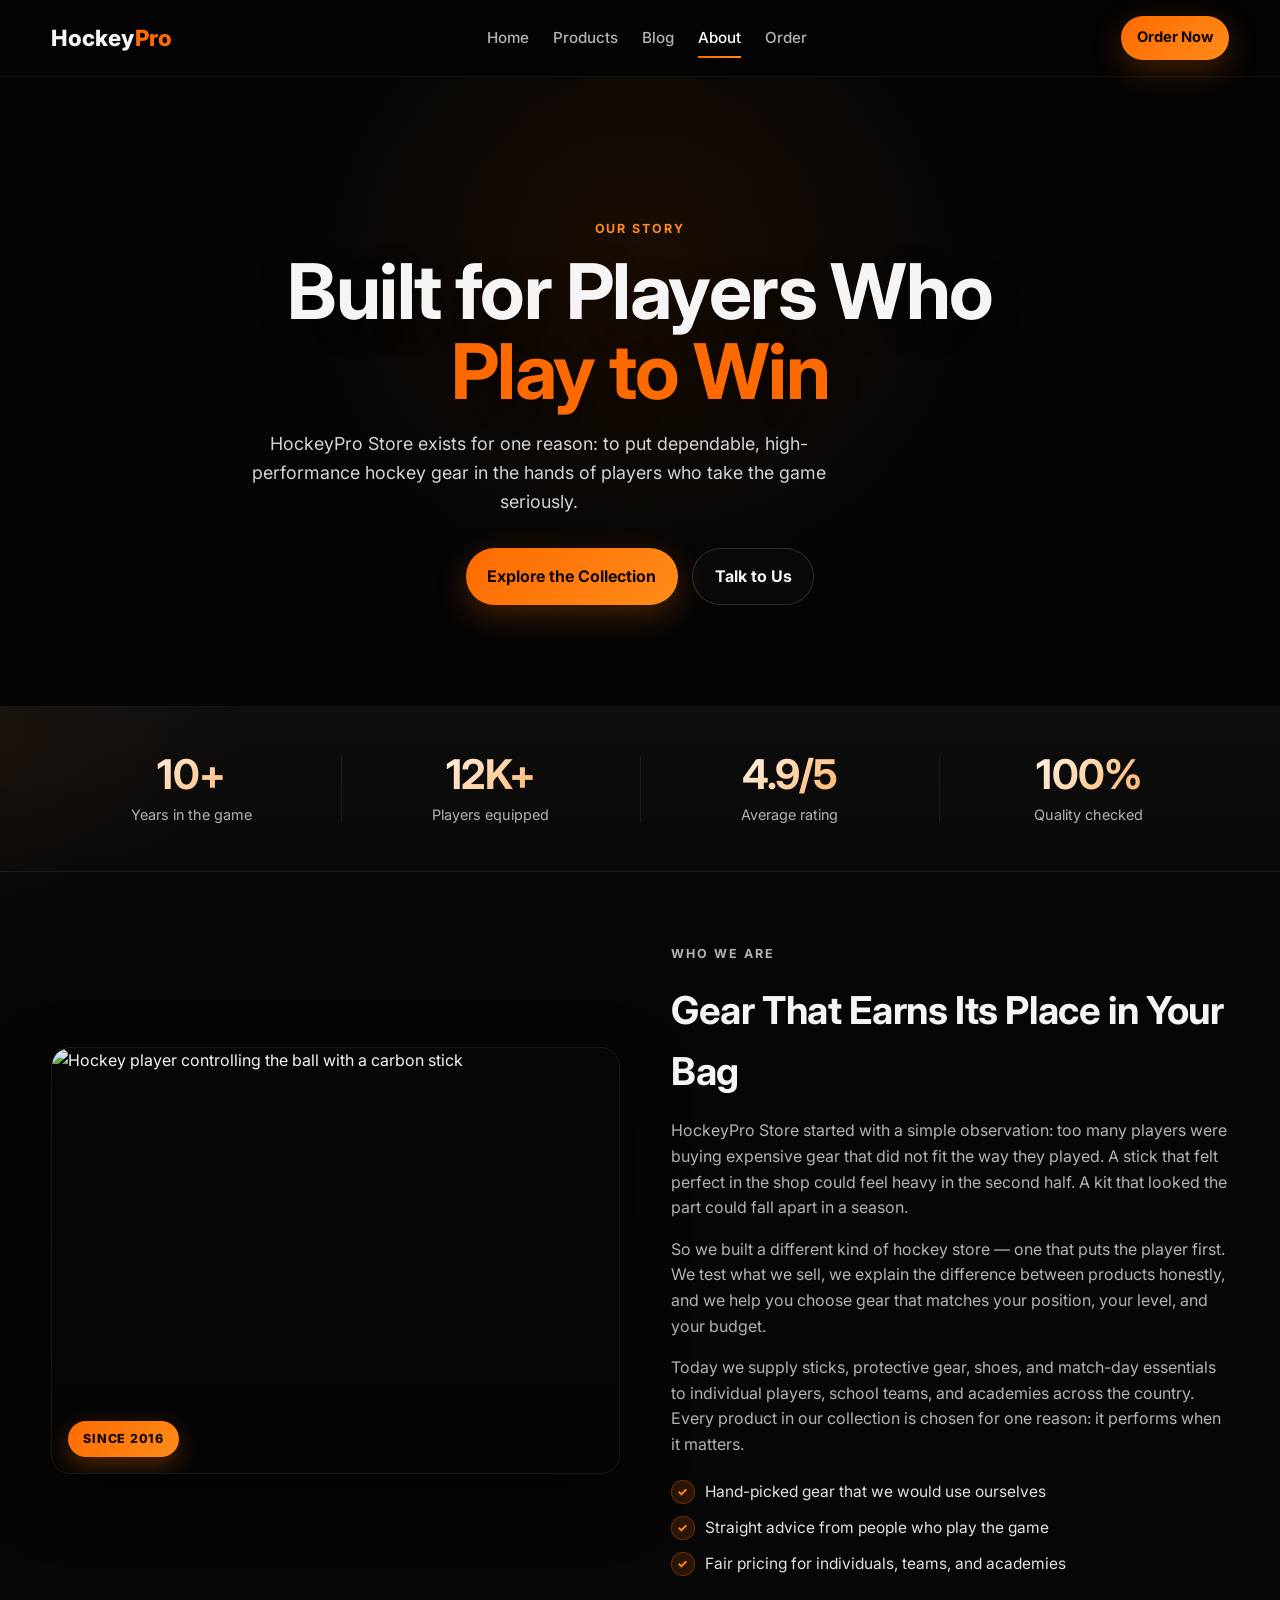
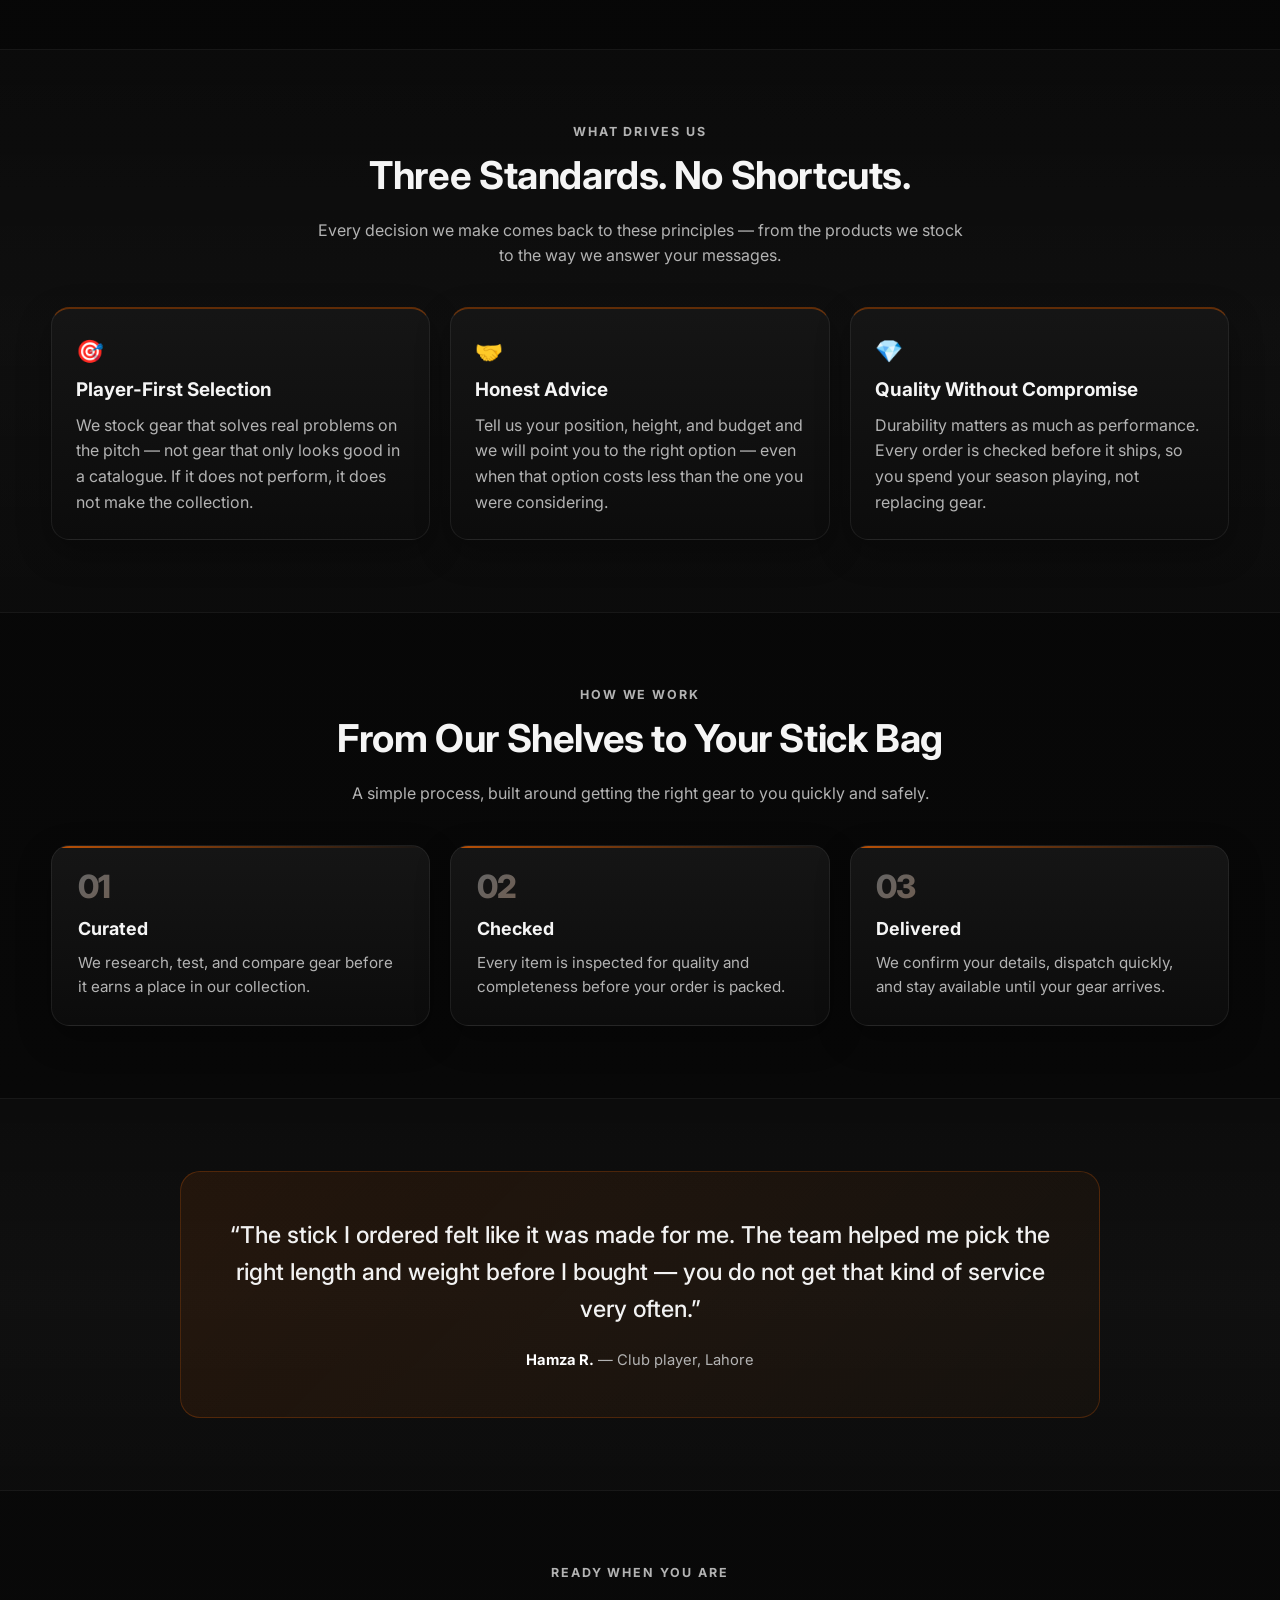
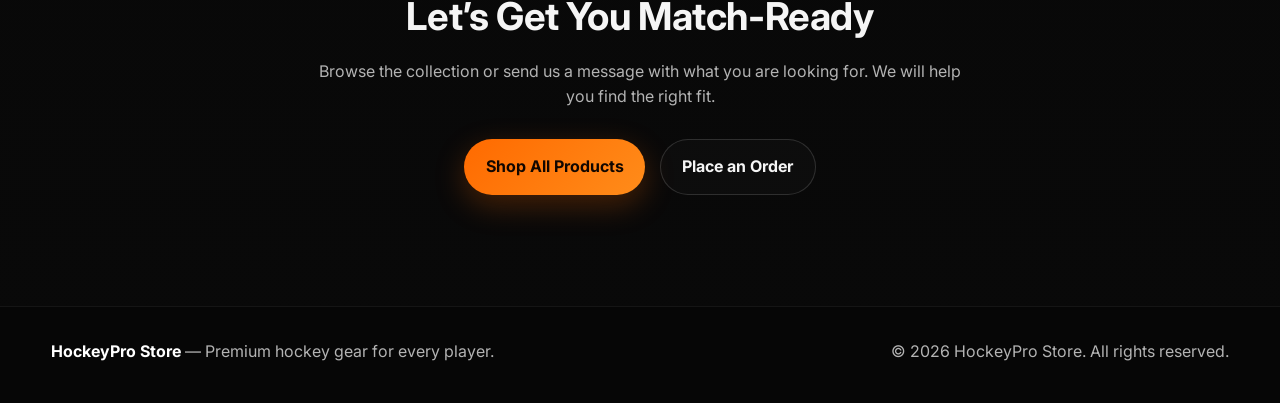
==== about.html @ 4ad11e12 "Add About Us page and unify site navigation" ====
<!DOCTYPE html>
<html lang="en">
<head>
  <meta charset="UTF-8" />
  <meta name="viewport" content="width=device-width, initial-scale=1.0" />
  <title>About Us | HockeyPro Store</title>
  <meta name="description" content="Learn about HockeyPro Store — our story, our standards, and why players, teams, and academies trust us for premium hockey gear." />
  <link rel="canonical" href="https://app-seven-orpin-24.vercel.app/about" />
  <link rel="preconnect" href="https://fonts.googleapis.com">
  <link rel="preconnect" href="https://fonts.gstatic.com" crossorigin>
  <link href="https://fonts.googleapis.com/css2?family=Inter:wght@400;500;600;700;800&display=swap" rel="stylesheet">
  <link rel="stylesheet" href="styles.css" />
</head>
<body class="about-page">
  <header class="site-header">
    <div class="container nav">
      <a class="brand" href="index.html">Hockey<span>Pro</span></a>
      <nav class="nav-links">
        <a href="index.html">Home</a>
        <a href="products.html">Products</a>
        <a href="blog.html">Blog</a>
        <a href="about.html" class="active">About</a>
        <a href="index.html#order">Order</a>
      </nav>
      <a class="btn btn-sm" href="index.html#order">Order Now</a>
    </div>
  </header>

  <main>
    <section class="about-hero">
      <div class="hero-overlay"></div>
      <div class="container about-hero-inner">
        <p class="eyebrow">Our Story</p>
        <h1>Built for Players Who <span class="accent">Play to Win</span></h1>
        <p class="lead">HockeyPro Store exists for one reason: to put dependable, high-performance hockey gear in the hands of players who take the game seriously.</p>
        <div class="hero-actions">
          <a class="btn" href="products.html">Explore the Collection</a>
          <a class="btn btn-outline" href="index.html#order">Talk to Us</a>
        </div>
      </div>
    </section>

    <section class="stats-band">
      <div class="container stats-grid">
        <div class="stat">
          <strong>10+</strong>
          <span>Years in the game</span>
        </div>
        <div class="stat">
          <strong>12K+</strong>
          <span>Players equipped</span>
        </div>
        <div class="stat">
          <strong>4.9/5</strong>
          <span>Average rating</span>
        </div>
        <div class="stat">
          <strong>100%</strong>
          <span>Quality checked</span>
        </div>
      </div>
    </section>

    <section class="section">
      <div class="container story-grid">
        <div class="story-media">
          <img src="https://images.unsplash.com/photo-1517649763962-0c623066013b?auto=format&fit=crop&w=1200&q=80" alt="Hockey player controlling the ball with a carbon stick" loading="lazy" />
          <span class="story-badge">Since 2016</span>
        </div>
        <div class="story-copy">
          <p class="eyebrow">Who We Are</p>
          <h2>Gear That Earns Its Place in Your Bag</h2>
          <p>HockeyPro Store started with a simple observation: too many players were buying expensive gear that did not fit the way they played. A stick that felt perfect in the shop could feel heavy in the second half. A kit that looked the part could fall apart in a season.</p>
          <p>So we built a different kind of hockey store — one that puts the player first. We test what we sell, we explain the difference between products honestly, and we help you choose gear that matches your position, your level, and your budget.</p>
          <p>Today we supply sticks, protective gear, shoes, and match-day essentials to individual players, school teams, and academies across the country. Every product in our collection is chosen for one reason: it performs when it matters.</p>
          <ul class="story-list">
            <li>Hand-picked gear that we would use ourselves</li>
            <li>Straight advice from people who play the game</li>
            <li>Fair pricing for individuals, teams, and academies</li>
          </ul>
        </div>
      </div>
    </section>

    <section class="section section-alt">
      <div class="container">
        <div class="section-head">
          <p class="eyebrow">What Drives Us</p>
          <h2>Three Standards. No Shortcuts.</h2>
          <p>Every decision we make comes back to these principles — from the products we stock to the way we answer your messages.</p>
        </div>
        <div class="features-grid">
          <div class="feature">
            <div class="feature-icon">🎯</div>
            <h3>Player-First Selection</h3>
            <p>We stock gear that solves real problems on the pitch — not gear that only looks good in a catalogue. If it does not perform, it does not make the collection.</p>
          </div>
          <div class="feature">
            <div class="feature-icon">🤝</div>
            <h3>Honest Advice</h3>
            <p>Tell us your position, height, and budget and we will point you to the right option — even when that option costs less than the one you were considering.</p>
          </div>
          <div class="feature">
            <div class="feature-icon">💎</div>
            <h3>Quality Without Compromise</h3>
            <p>Durability matters as much as performance. Every order is checked before it ships, so you spend your season playing, not replacing gear.</p>
          </div>
        </div>
      </div>
    </section>

    <section class="section">
      <div class="container">
        <div class="section-head">
          <p class="eyebrow">How We Work</p>
          <h2>From Our Shelves to Your Stick Bag</h2>
          <p>A simple process, built around getting the right gear to you quickly and safely.</p>
        </div>
        <div class="steps-grid">
          <div class="step-card">
            <span class="step-num">01</span>
            <h3>Curated</h3>
            <p>We research, test, and compare gear before it earns a place in our collection.</p>
          </div>
          <div class="step-card">
            <span class="step-num">02</span>
            <h3>Checked</h3>
            <p>Every item is inspected for quality and completeness before your order is packed.</p>
          </div>
          <div class="step-card">
            <span class="step-num">03</span>
            <h3>Delivered</h3>
            <p>We confirm your details, dispatch quickly, and stay available until your gear arrives.</p>
          </div>
        </div>
      </div>
    </section>

    <section class="section section-alt">
      <div class="container">
        <blockquote class="about-quote">
          <p>“The stick I ordered felt like it was made for me. The team helped me pick the right length and weight before I bought — you do not get that kind of service very often.”</p>
          <footer><strong>Hamza R.</strong> — Club player, Lahore</footer>
        </blockquote>
      </div>
    </section>

    <section class="section about-cta">
      <div class="container section-head">
        <p class="eyebrow">Ready When You Are</p>
        <h2>Let’s Get You Match-Ready</h2>
        <p>Browse the collection or send us a message with what you are looking for. We will help you find the right fit.</p>
        <div class="hero-actions">
          <a class="btn" href="products.html">Shop All Products</a>
          <a class="btn btn-outline" href="index.html#order">Place an Order</a>
        </div>
      </div>
    </section>
  </main>

  <footer class="site-footer">
    <div class="container footer-inner">
      <p><strong>HockeyPro Store</strong> — Premium hockey gear for every player.</p>
      <p>© 2026 HockeyPro Store. All rights reserved.</p>
    </div>
  </footer>

  <script src="config.js"></script>
  <script src="script.js"></script>
</body>
</html>
---- styles.css ----
:root {
  --bg: #050505;
  --bg-soft: #0b0b0b;
  --surface: #111111;
  --surface-2: #171717;
  --text: #f5f5f5;
  --muted: #b3b3b3;
  --accent: #ff6a00;
  --accent-2: #ff8c1a;
  --accent-dark: #e25800;
  --border: rgba(255, 255, 255, 0.08);
  --border-accent: rgba(255, 106, 0, 0.35);
  --shadow: 0 24px 60px rgba(0, 0, 0, 0.55);
  --glow: 0 0 0 1px rgba(255,106,0,0.12), 0 20px 50px rgba(255,106,0,0.12);
}

* { box-sizing: border-box; }
html { scroll-behavior: smooth; }
body {
  margin: 0;
  font-family: "Inter", system-ui, -apple-system, Segoe UI, Roboto, sans-serif;
  color: var(--text);
  background:
    radial-gradient(900px 500px at 85% -10%, rgba(255,106,0,0.18), transparent 60%),
    radial-gradient(700px 400px at -10% 20%, rgba(255,106,0,0.08), transparent 55%),
    linear-gradient(180deg, #050505 0%, #090909 100%);
  line-height: 1.6;
  min-height: 100vh;
}

a { color: inherit; text-decoration: none; }
.container { width: min(1180px, 92%); margin: 0 auto; }

.site-header {
  position: sticky;
  top: 0;
  z-index: 30;
  backdrop-filter: blur(14px);
  background: rgba(5, 5, 5, 0.72);
  border-bottom: 1px solid rgba(255,255,255,0.06);
}
.nav {
  display: flex;
  align-items: center;
  justify-content: space-between;
  gap: 1rem;
  padding: 1rem 0;
}
.brand { font-size: 1.4rem; font-weight: 800; letter-spacing: 0.4px; }
.brand span { color: var(--accent); }
.nav-links { display: flex; gap: 1.5rem; color: var(--muted); font-weight: 500; font-size: 0.95rem; }
.nav-links a { position: relative; padding: 0.2rem 0; transition: color 0.2s ease; }
.nav-links a:hover { color: #fff; }
.nav-links a::after {
  content: "";
  position: absolute;
  left: 0; bottom: -4px;
  width: 100%; height: 2px;
  background: linear-gradient(90deg, var(--accent), var(--accent-2));
  transform: scaleX(0);
  transform-origin: left;
  transition: transform 0.2s ease;
}
.nav-links a.active { color: #fff; }
.nav-links a.active::after { transform: scaleX(1); }

.page-hero {
  padding: 7rem 0 4.5rem;
  position: relative;
  overflow: hidden;
  min-height: 52vh;
  display: flex;
  align-items: center;
  background: url("https://images.unsplash.com/photo-1515703407324-5f753afd8be8?auto=format&fit=crop&w=1920&q=80") center/cover no-repeat;
  border-bottom: 1px solid rgba(255,255,255,0.05);
}
.page-hero .hero-simple { max-width: 820px; position: relative; z-index: 2; }

.btn {
  display: inline-flex;
  align-items: center;
  justify-content: center;
  padding: 0.9rem 1.35rem;
  border-radius: 999px;
  background: linear-gradient(135deg, var(--accent), var(--accent-2));
  color: #120700;
  font-weight: 700;
  border: none;
  cursor: pointer;
  transition: transform 0.18s ease, box-shadow 0.18s ease, filter 0.18s ease;
  box-shadow: 0 10px 30px rgba(255,106,0,0.25);
}
.btn:hover { transform: translateY(-2px); filter: brightness(1.05); box-shadow: 0 14px 34px rgba(255,106,0,0.32); }
.btn-outline {
  background: rgba(255,255,255,0.02);
  color: var(--text);
  border: 1px solid rgba(255,255,255,0.14);
  box-shadow: none;
}
.btn-outline:hover { background: rgba(255,255,255,0.06); border-color: rgba(255,106,0,0.4); box-shadow: none; }
.btn-sm { padding: 0.65rem 1rem; font-size: 0.92rem; }
.btn-block { width: 100%; }

.hero {
  padding: 8rem 0 6rem;
  position: relative;
  overflow: hidden;
  min-height: 82vh;
  display: flex;
  align-items: center;
  background: url("https://images.unsplash.com/photo-1515703407324-5f753afd8be8?auto=format&fit=crop&w=1920&q=80") center/cover no-repeat;
}
.hero-overlay {
  position: absolute;
  inset: 0;
  z-index: 1;
  background:
    linear-gradient(180deg, rgba(5,5,5,0.35) 0%, rgba(5,5,5,0.6) 50%, rgba(5,5,5,0.92) 100%),
    radial-gradient(circle at 50% 35%, rgba(255,106,0,0.18), transparent 45%);
}
.hero-simple {
  position: relative;
  z-index: 2;
  max-width: 780px;
  margin: 0 auto;
  text-align: center;
  display: flex;
  flex-direction: column;
  align-items: center;
}
.eyebrow {
  color: var(--accent-2);
  text-transform: uppercase;
  letter-spacing: 0.16em;
  font-size: 0.78rem;
  font-weight: 700;
  margin: 0 0 0.8rem;
}
h1 {
  font-size: clamp(2.6rem, 6vw, 4.8rem);
  line-height: 1.05;
  margin: 0 0 1.1rem;
  letter-spacing: -0.02em;
  text-shadow: 0 8px 30px rgba(0,0,0,0.45);
}
h1 .accent { color: var(--accent); }
.lead { color: #d4d4d4; font-size: 1.12rem; max-width: 58ch; margin: 0; }
.hero-actions { display: flex; gap: 0.9rem; margin: 2rem 0 0; flex-wrap: wrap; justify-content: center; }

.section { padding: 4.5rem 0; }
.section-alt {
  background: linear-gradient(180deg, rgba(255,255,255,0.015), rgba(255,255,255,0.03), rgba(255,255,255,0.015));
  border-top: 1px solid rgba(255,255,255,0.05);
  border-bottom: 1px solid rgba(255,255,255,0.05);
}
.section-head { text-align: center; margin-bottom: 2.4rem; }
.section-head h2 { font-size: clamp(1.8rem, 3vw, 2.6rem); margin: 0.2rem 0 0.7rem; letter-spacing: -0.01em; }
.section-head p { color: var(--muted); margin: 0 auto; max-width: 65ch; }

.product-grid {
  display: grid;
  grid-template-columns: repeat(3, 1fr);
  gap: 1.4rem;
}
.product-card, .feature, .order-form {
  background: linear-gradient(180deg, rgba(22,22,22,0.96), rgba(12,12,12,0.99));
  border: 1px solid rgba(255,255,255,0.07);
  border-radius: 1.15rem;
  box-shadow: 0 12px 34px rgba(0,0,0,0.32);
}
.feature, .order-form { padding: 1.5rem; }
.product-card {
  overflow: hidden;
  padding: 0;
  position: relative;
  transition: transform 0.22s ease, border-color 0.22s ease, box-shadow 0.22s ease;
}
.product-card:hover {
  transform: translateY(-6px);
  border-color: var(--border-accent);
  box-shadow: 0 0 0 1px rgba(255,106,0,0.15), 0 24px 50px rgba(255,106,0,0.14);
}
.product-media {
  position: relative;
  aspect-ratio: 4 / 3;
  overflow: hidden;
  background: #111;
}
.product-media img {
  width: 100%;
  height: 100%;
  object-fit: cover;
  display: block;
  transition: transform 0.5s ease, filter 0.3s ease;
  filter: saturate(1.05) contrast(1.02);
}
.product-card:hover .product-media img { transform: scale(1.06); }
.product-media::after {
  content: "";
  position: absolute;
  inset: 0;
  background: linear-gradient(to top, rgba(5,5,5,0.85) 0%, rgba(5,5,5,0.15) 45%, rgba(5,5,5,0.05) 100%);
  pointer-events: none;
}
.product-tag {
  position: absolute;
  top: 0.85rem;
  left: 0.85rem;
  z-index: 2;
  display: inline-block;
  font-size: 0.72rem;
  font-weight: 700;
  letter-spacing: 0.08em;
  text-transform: uppercase;
  color: #fff;
  background: rgba(255,106,0,0.92);
  padding: 0.35rem 0.6rem;
  border-radius: 999px;
  box-shadow: 0 6px 18px rgba(255,106,0,0.25);
}
.product-body { padding: 1.2rem 1.2rem 1.25rem; }
.product-card h3, .feature h3 { margin: 0 0 0.45rem; font-size: 1.18rem; }
.product-card p, .feature p, .order-points { color: var(--muted); margin: 0; }
.product-meta {
  display: flex;
  align-items: center;
  justify-content: space-between;
  margin-top: 1.15rem;
  gap: 0.6rem;
}
.product-meta .price { font-size: 1.12rem; color: #fff; }
.link-btn {
  background: linear-gradient(135deg, rgba(255,106,0,0.18), rgba(255,140,26,0.12));
  color: #ffd7b0;
  border: 1px solid rgba(255,106,0,0.4);
  padding: 0.5rem 0.95rem;
  border-radius: 999px;
  font-weight: 600;
  cursor: pointer;
  transition: all 0.18s ease;
}
.link-btn:hover { background: linear-gradient(135deg, var(--accent), var(--accent-2)); color: #120700; border-color: transparent; }

.features-grid { display: grid; grid-template-columns: repeat(3, 1fr); gap: 1.25rem; }
.feature { border-top: 2px solid rgba(255,106,0,0.35); }
.feature-icon { font-size: 1.4rem; margin-bottom: 0.4rem; }

.order-grid {
  display: grid;
  grid-template-columns: 1fr 1fr;
  gap: 2.2rem;
  align-items: start;
}
.order-points { padding-left: 1.2rem; margin: 1rem 0 0; }
.order-points li { margin-bottom: 0.4rem; }
.order-form {
  display: grid;
  gap: 1rem;
  background: linear-gradient(180deg, rgba(20,20,20,0.98), rgba(12,12,12,0.98));
  border: 1px solid rgba(255,106,0,0.18);
  box-shadow: var(--glow);
}
.order-form label { display: grid; gap: 0.4rem; font-weight: 500; color: #e8e8e8; font-size: 0.95rem; }
.order-form input, .order-form select, .order-form textarea {
  width: 100%;
  padding: 0.85rem 0.95rem;
  border-radius: 0.75rem;
  border: 1px solid rgba(255,255,255,0.1);
  background: rgba(255,255,255,0.03);
  color: var(--text);
  font: inherit;
  transition: border-color 0.18s ease, box-shadow 0.18s ease, background 0.18s ease;
}
.order-form input::placeholder, .order-form textarea::placeholder { color: #6f6f6f; }
.order-form input:focus, .order-form select:focus, .order-form textarea:focus {
  outline: none;
  border-color: rgba(255,106,0,0.55);
  box-shadow: 0 0 0 3px rgba(255,106,0,0.12);
  background: rgba(255,255,255,0.05);
}
.order-form select option { background: #111; color: #fff; }
.form-status { min-height: 1.4em; margin: 0.2rem 0 0; color: #ffbf8a; font-weight: 500; }

/* About page */
.about-hero {
  padding: 8rem 0 5.5rem;
  position: relative;
  overflow: hidden;
  display: flex;
  align-items: center;
  min-height: 70vh;
  background: url("https://images.unsplash.com/photo-1515703407324-5f753afd8be8?auto=format&fit=crop&w=1920&q=80") center/cover no-repeat;
  border-bottom: 1px solid rgba(255,255,255,0.05);
}
.about-hero-inner {
  position: relative;
  z-index: 2;
  max-width: 840px;
  margin: 0 auto;
  text-align: center;
}

.stats-band {
  background: linear-gradient(180deg, rgba(255,255,255,0.03), rgba(255,255,255,0.01));
  border-bottom: 1px solid rgba(255,255,255,0.06);
}
.stats-grid {
  display: grid;
  grid-template-columns: repeat(4, 1fr);
  gap: 1.2rem;
  padding: 2.4rem 0;
}
.stat { position: relative; text-align: center; padding: 0.4rem 0; }
.stat + .stat::before {
  content: "";
  position: absolute;
  left: -0.6rem;
  top: 12%;
  bottom: 12%;
  width: 1px;
  background: rgba(255,255,255,0.08);
}
.stat strong {
  display: block;
  font-size: clamp(1.9rem, 3.2vw, 2.7rem);
  line-height: 1.1;
  letter-spacing: -0.02em;
  background: linear-gradient(135deg, #ffffff 20%, var(--accent-2) 100%);
  -webkit-background-clip: text;
  background-clip: text;
  color: transparent;
}
.stat span { display: block; margin-top: 0.35rem; color: var(--muted); font-size: 0.9rem; }

.story-grid {
  display: grid;
  grid-template-columns: 1.02fr 1fr;
  gap: 3.2rem;
  align-items: center;
}
.story-media {
  position: relative;
  border-radius: 1.2rem;
  overflow: hidden;
  border: 1px solid rgba(255,255,255,0.08);
  box-shadow: var(--shadow);
}
.story-media img {
  width: 100%;
  display: block;
  aspect-ratio: 4 / 3;
  object-fit: cover;
}
.story-media::after {
  content: "";
  position: absolute;
  inset: 0;
  background: linear-gradient(180deg, transparent 55%, rgba(5,5,5,0.65));
  pointer-events: none;
}
.story-badge {
  position: absolute;
  z-index: 2;
  left: 1rem;
  bottom: 1rem;
  padding: 0.5rem 0.95rem;
  border-radius: 999px;
  background: linear-gradient(135deg, var(--accent), var(--accent-2));
  color: #120700;
  font-weight: 800;
  font-size: 0.78rem;
  letter-spacing: 0.06em;
  text-transform: uppercase;
  box-shadow: 0 8px 22px rgba(255,106,0,0.3);
}
.story-copy h2 {
  font-size: clamp(1.7rem, 3vw, 2.4rem);
  margin: 0.2rem 0 1rem;
  letter-spacing: -0.01em;
}
.story-copy p { color: var(--muted); margin: 0 0 1rem; }
.story-list {
  list-style: none;
  margin: 1.4rem 0 0;
  padding: 0;
  display: grid;
  gap: 0.7rem;
}
.story-list li {
  display: flex;
  gap: 0.65rem;
  align-items: flex-start;
  color: #e2e2e2;
  font-size: 0.97rem;
}
.story-list li::before {
  content: "✓";
  flex: 0 0 auto;
  width: 1.35rem;
  height: 1.35rem;
  border-radius: 50%;
  display: grid;
  place-items: center;
  background: rgba(255,106,0,0.14);
  color: var(--accent-2);
  font-size: 0.75rem;
  font-weight: 800;
  border: 1px solid rgba(255,106,0,0.3);
}

.steps-grid {
  display: grid;
  grid-template-columns: repeat(3, 1fr);
  gap: 1.25rem;
}
.step-card {
  position: relative;
  padding: 1.6rem;
  border-radius: 1.15rem;
  background: linear-gradient(180deg, rgba(22,22,22,0.96), rgba(12,12,12,0.99));
  border: 1px solid rgba(255,255,255,0.07);
  box-shadow: 0 12px 34px rgba(0,0,0,0.32);
  overflow: hidden;
}
.step-card::before {
  content: "";
  position: absolute;
  inset: 0 0 auto;
  height: 2px;
  background: linear-gradient(90deg, var(--accent), transparent);
  opacity: 0.7;
}
.step-num {
  display: block;
  font-size: 2rem;
  font-weight: 800;
  line-height: 1;
  letter-spacing: -0.03em;
  background: linear-gradient(135deg, rgba(255,255,255,0.35), rgba(255,106,0,0.55));
  -webkit-background-clip: text;
  background-clip: text;
  color: transparent;
  margin-bottom: 0.7rem;
}
.step-card h3 { margin: 0 0 0.45rem; font-size: 1.12rem; }
.step-card p { margin: 0; color: var(--muted); font-size: 0.95rem; }

.about-quote {
  margin: 0 auto;
  max-width: 920px;
  padding: 2.8rem 2.2rem;
  border-radius: 1.25rem;
  border: 1px solid rgba(255,106,0,0.22);
  background: linear-gradient(135deg, rgba(255,106,0,0.09), rgba(255,140,26,0.03));
  text-align: center;
}
.about-quote p {
  margin: 0;
  font-size: clamp(1.1rem, 2vw, 1.45rem);
  line-height: 1.6;
  color: #f2f2f2;
  font-weight: 500;
}
.about-quote footer { margin-top: 1.3rem; color: var(--muted); font-size: 0.92rem; }
.about-quote strong { color: #fff; }
.about-cta .hero-actions { margin-top: 1.8rem; }

/* Blog article */
.blog-hero {
  padding: 7rem 0 4.5rem;
  position: relative;
  overflow: hidden;
  display: flex;
  align-items: center;
  min-height: 60vh;
  background: url("https://images.unsplash.com/photo-1515703407324-5f753afd8be8?auto=format&fit=crop&w=1920&q=80") center/cover no-repeat;
  border-bottom: 1px solid rgba(255,255,255,0.05);
}
.blog-hero-inner {
  position: relative;
  z-index: 2;
  max-width: 880px;
  margin: 0 auto;
  text-align: center;
}
.blog-hero h1 { font-size: clamp(2.1rem, 4.6vw, 3.6rem); }
.article-meta {
  display: flex;
  flex-wrap: wrap;
  align-items: center;
  justify-content: center;
  gap: 0.55rem;
  margin-top: 1.7rem;
  color: var(--muted);
  font-size: 0.92rem;
}
.author-avatar {
  width: 2.2rem;
  height: 2.2rem;
  border-radius: 50%;
  display: inline-grid;
  place-items: center;
  background: linear-gradient(135deg, var(--accent), var(--accent-2));
  color: #120700;
  font-weight: 800;
  font-size: 0.76rem;
  letter-spacing: 0.02em;
  margin-right: 0.25rem;
}
.article-meta .dot { color: rgba(255,255,255,0.3); }

.blog-section { padding-top: 3.5rem; }
.blog-layout {
  display: grid;
  grid-template-columns: minmax(0, 1fr) 320px;
  gap: 3rem;
  align-items: start;
}
.article {
  max-width: 760px;
  color: #dcdcdc;
  font-size: 1.03rem;
}
.article-figure {
  margin: 0 0 2rem;
  border-radius: 1.15rem;
  overflow: hidden;
  border: 1px solid rgba(255,255,255,0.08);
  background: #0d0d0d;
}
.article-figure img {
  width: 100%;
  display: block;
  aspect-ratio: 16 / 9;
  object-fit: cover;
}
.article-figure figcaption {
  padding: 0.8rem 1rem;
  font-size: 0.85rem;
  color: var(--muted);
  border-top: 1px solid rgba(255,255,255,0.06);
  background: rgba(255,255,255,0.02);
}
.article p { margin: 0 0 1.15rem; }
.article-intro { font-size: 1.2rem; color: #f0f0f0; }
.article h2 {
  font-size: clamp(1.4rem, 2.4vw, 1.9rem);
  margin: 2.2rem 0 0.85rem;
  color: #fff;
  letter-spacing: -0.01em;
}
.article-list {
  margin: 0 0 1.3rem;
  padding-left: 1.3rem;
  color: var(--muted);
  display: grid;
  gap: 0.55rem;
}
.article-list strong { color: #fff; }
.article-list-numbered { color: #dcdcdc; }
.callout {
  margin: 1.8rem 0;
  padding: 1.35rem 1.5rem;
  border-radius: 1rem;
  border: 1px solid rgba(255,106,0,0.28);
  background: linear-gradient(135deg, rgba(255,106,0,0.1), rgba(255,140,26,0.04));
}
.callout h3 { margin: 0 0 0.45rem; font-size: 1.05rem; }
.callout p { margin: 0; color: #d8d8d8; }
.callout a { color: var(--accent-2); font-weight: 600; text-decoration: underline; text-underline-offset: 2px; }
.article-aside {
  position: sticky;
  top: 100px;
  display: grid;
  gap: 1.2rem;
}
.aside-card {
  background: linear-gradient(180deg, rgba(22,22,22,0.96), rgba(12,12,12,0.99));
  border: 1px solid rgba(255,255,255,0.08);
  border-radius: 1.15rem;
  padding: 1.4rem;
  box-shadow: 0 12px 34px rgba(0,0,0,0.32);
}
.aside-card h3 { margin: 0.1rem 0 0.5rem; font-size: 1.15rem; }
.aside-card p { color: var(--muted); font-size: 0.92rem; margin: 0 0 1rem; }
.aside-card img {
  width: 100%;
  aspect-ratio: 4 / 3;
  object-fit: cover;
  border-radius: 0.8rem;
  margin: 0.4rem 0 0.8rem;
  display: block;
}
.aside-card .aside-price { color: #fff; font-size: 1.2rem; margin: 0 0 1rem; }
.aside-card-alt { border-color: rgba(255,106,0,0.22); }
.blog-cta { border-top: none; }

.site-footer {
  border-top: 1px solid rgba(255,255,255,0.06);
  padding: 1.8rem 0 2.2rem;
  color: var(--muted);
  background: rgba(0,0,0,0.3);
}

.products-page {
  background:
    linear-gradient(rgba(5,5,5,0.82), rgba(5,5,5,0.9)),
    url("https://images.unsplash.com/photo-1515703407324-5f753afd8be8?auto=format&fit=crop&w=1920&q=80") center/cover fixed no-repeat;
}
.products-section {
  background: transparent;
}
.footer-inner { display: flex; justify-content: space-between; gap: 1rem; flex-wrap: wrap; align-items: center; }
.footer-inner p { margin: 0.2rem 0; }
.footer-inner strong { color: #fff; }

@media (max-width: 900px) {
  .order-grid { grid-template-columns: 1fr; }
  .product-grid, .features-grid { grid-template-columns: repeat(2, 1fr); }
  .hero { min-height: 72vh; padding: 6.5rem 0 4.5rem; }
  .blog-layout { grid-template-columns: 1fr; gap: 2.4rem; }
  .article { max-width: none; }
  .article-aside { position: static; grid-template-columns: 1fr 1fr; }
  .blog-hero { min-height: 52vh; padding: 6rem 0 3.5rem; }
  .story-grid { grid-template-columns: 1fr; gap: 2.2rem; }
  .story-media { max-width: 640px; width: 100%; }
  .about-hero { min-height: 58vh; padding: 6.5rem 0 4rem; }
}
@media (max-width: 640px) {
  .nav-links { display: none; }
  .product-grid, .features-grid { grid-template-columns: 1fr; }
  .hero { min-height: 70vh; padding: 5.5rem 0 3.5rem; }
  .hero-actions { flex-direction: column; width: 100%; max-width: 320px; }
  .hero-actions .btn { width: 100%; }
  .article-aside { grid-template-columns: 1fr; }
  .article-meta { font-size: 0.85rem; }
  .article-intro { font-size: 1.08rem; }
  .callout { padding: 1.15rem 1.2rem; }
  .stats-grid { grid-template-columns: 1fr 1fr; gap: 1.4rem 1rem; padding: 1.9rem 0; }
  .stat + .stat::before { display: none; }
  .steps-grid { grid-template-columns: 1fr; }
  .about-quote { padding: 2rem 1.25rem; }
  .about-hero { min-height: 0; padding: 5.5rem 0 3.2rem; }
}
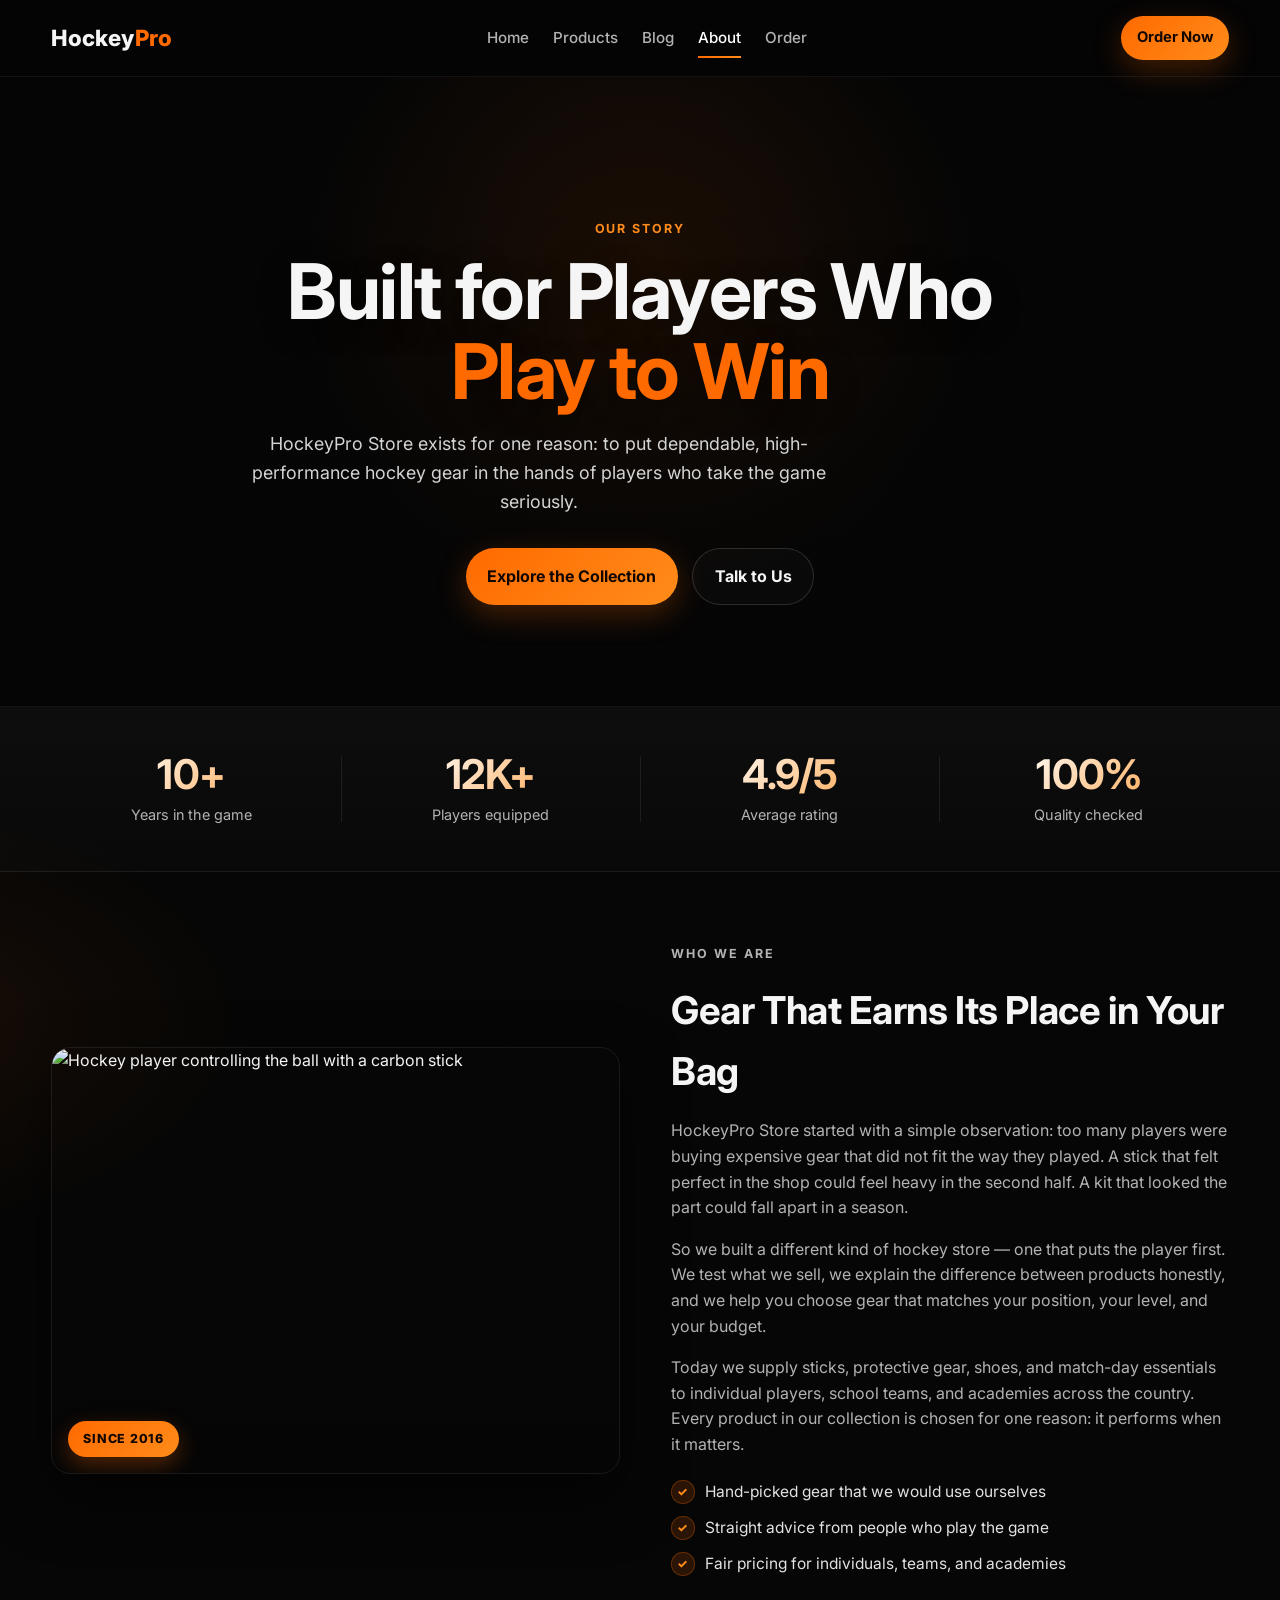
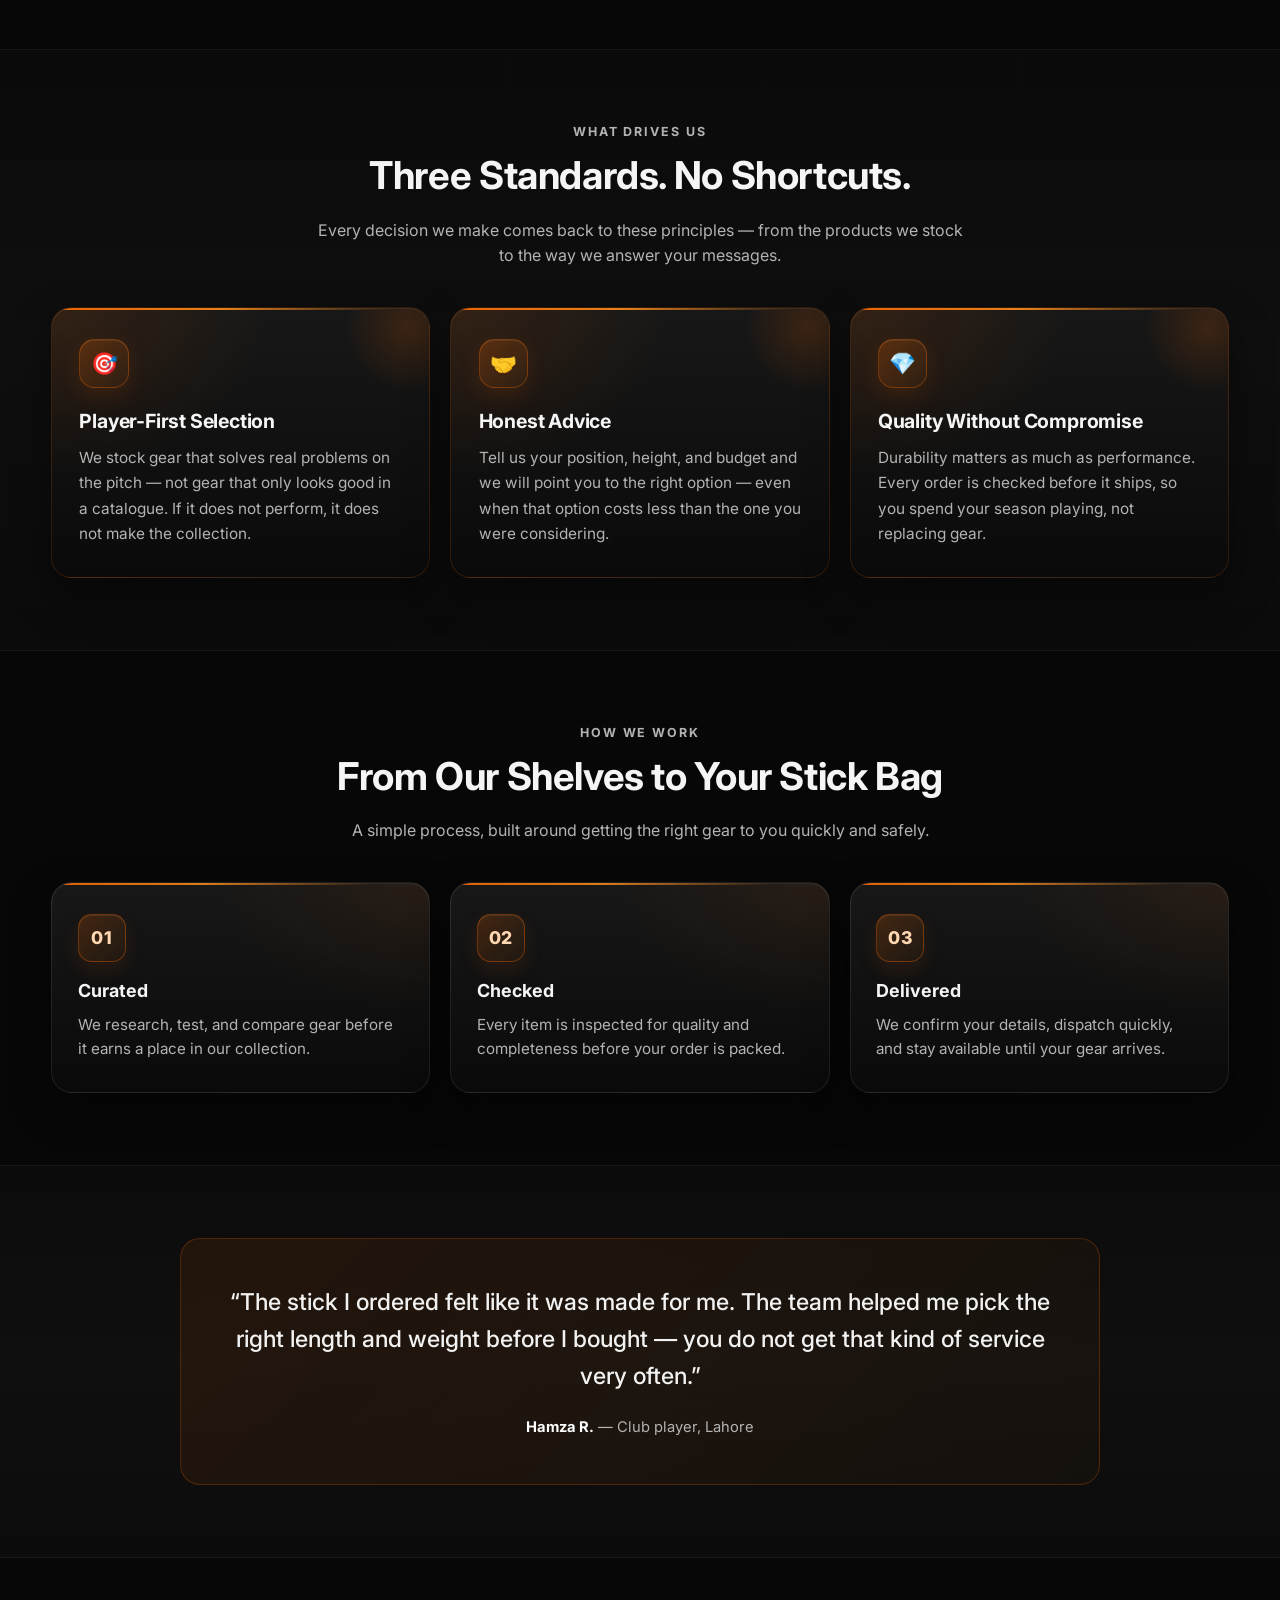
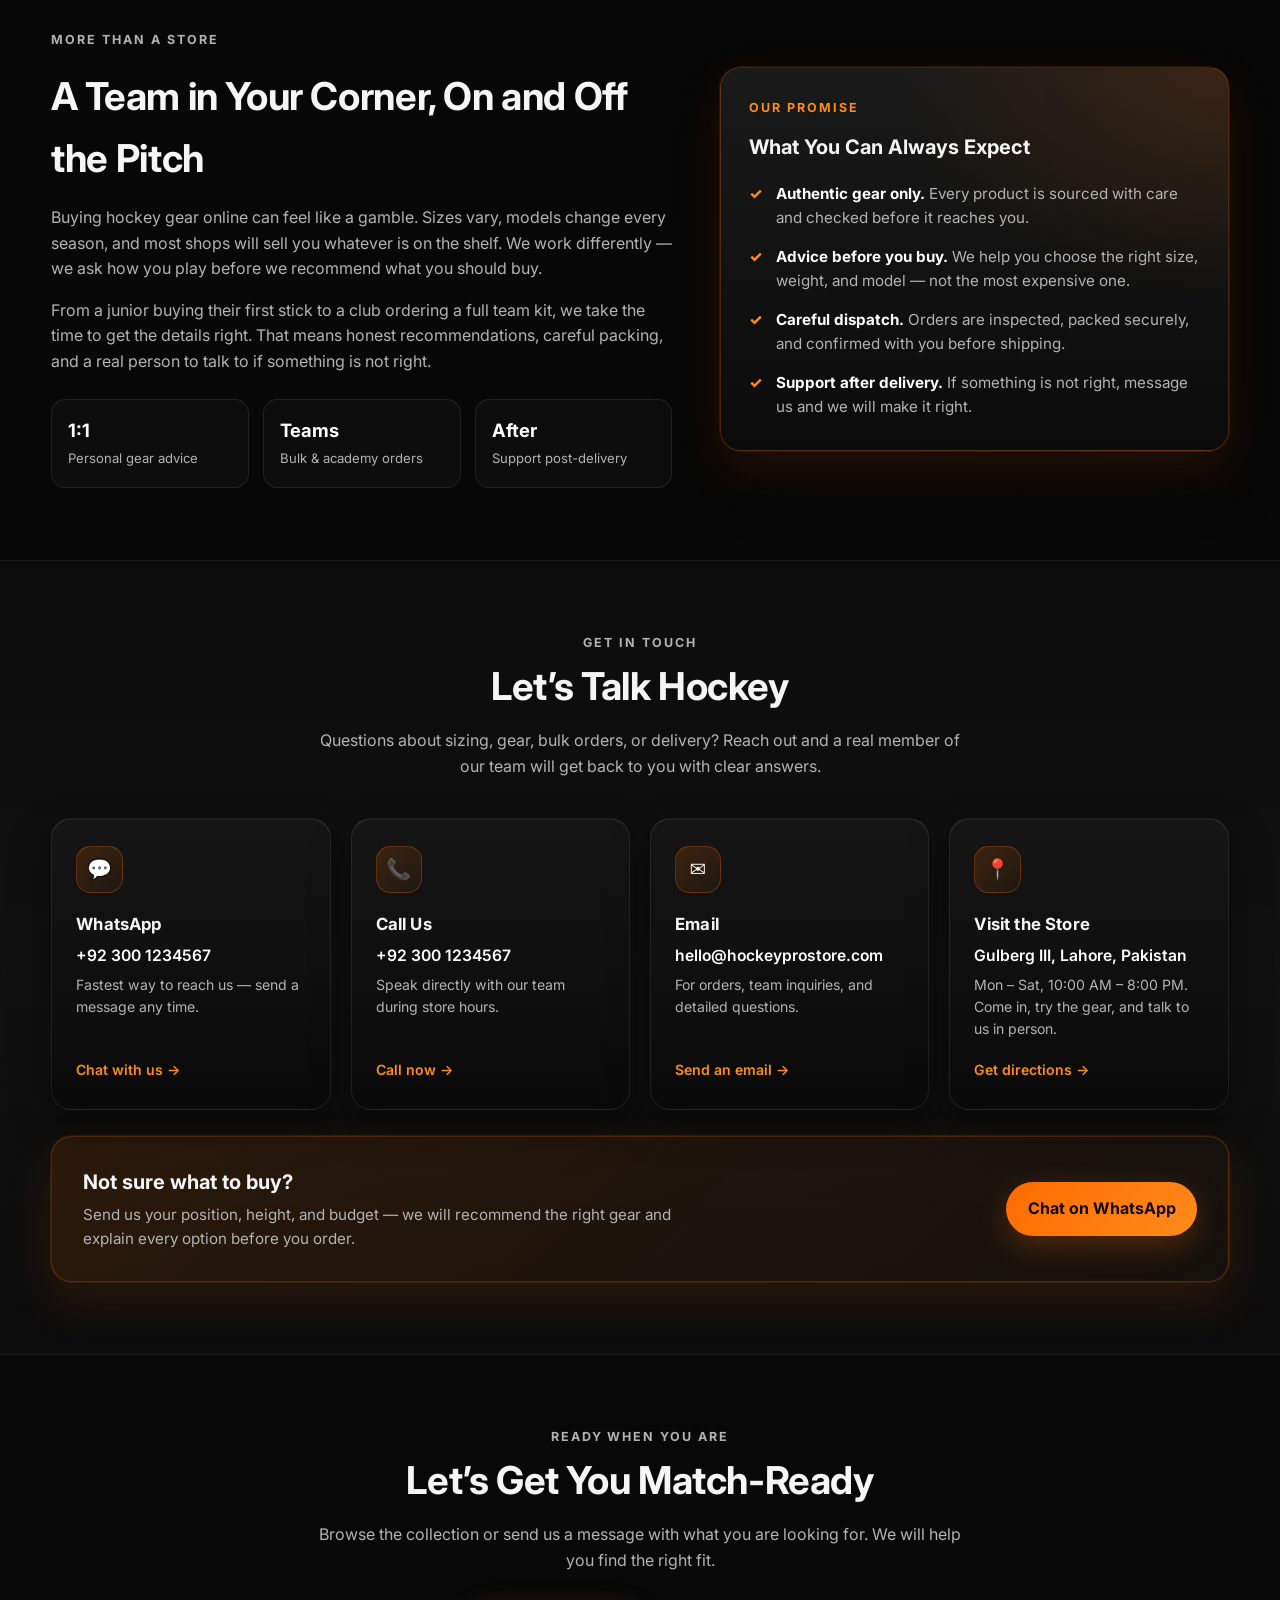
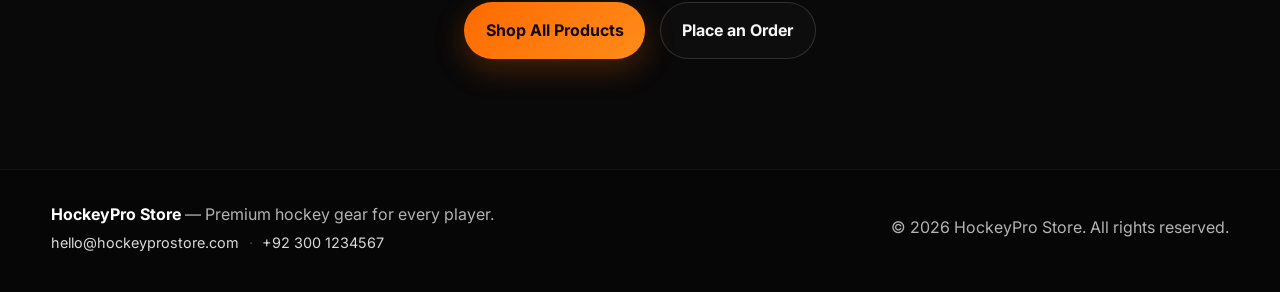
==== commit 883e2ca8: "Upgrade About cards, add brand story and contact section" ====
--- a/about.html
+++ b/about.html
@@ -35,7 +35,7 @@
         <p class="lead">HockeyPro Store exists for one reason: to put dependable, high-performance hockey gear in the hands of players who take the game seriously.</p>
         <div class="hero-actions">
           <a class="btn" href="products.html">Explore the Collection</a>
-          <a class="btn btn-outline" href="index.html#order">Talk to Us</a>
+          <a class="btn btn-outline" href="#contact">Talk to Us</a>
         </div>
       </div>
     </section>
@@ -145,6 +145,88 @@
       </div>
     </section>
 
+    <section class="section">
+      <div class="container about-extra-grid">
+        <div class="about-extra-copy">
+          <p class="eyebrow">More Than a Store</p>
+          <h2>A Team in Your Corner, On and Off the Pitch</h2>
+          <p>Buying hockey gear online can feel like a gamble. Sizes vary, models change every season, and most shops will sell you whatever is on the shelf. We work differently — we ask how you play before we recommend what you should buy.</p>
+          <p>From a junior buying their first stick to a club ordering a full team kit, we take the time to get the details right. That means honest recommendations, careful packing, and a real person to talk to if something is not right.</p>
+          <div class="about-highlights">
+            <div>
+              <strong>1:1</strong>
+              <span>Personal gear advice</span>
+            </div>
+            <div>
+              <strong>Teams</strong>
+              <span>Bulk &amp; academy orders</span>
+            </div>
+            <div>
+              <strong>After</strong>
+              <span>Support post-delivery</span>
+            </div>
+          </div>
+        </div>
+        <aside class="promise-card">
+          <p class="eyebrow">Our Promise</p>
+          <h3>What You Can Always Expect</h3>
+          <ul class="promise-list">
+            <li><strong>Authentic gear only.</strong> Every product is sourced with care and checked before it reaches you.</li>
+            <li><strong>Advice before you buy.</strong> We help you choose the right size, weight, and model — not the most expensive one.</li>
+            <li><strong>Careful dispatch.</strong> Orders are inspected, packed securely, and confirmed with you before shipping.</li>
+            <li><strong>Support after delivery.</strong> If something is not right, message us and we will make it right.</li>
+          </ul>
+        </aside>
+      </div>
+    </section>
+
+    <section id="contact" class="section section-alt">
+      <div class="container">
+        <div class="section-head">
+          <p class="eyebrow">Get in Touch</p>
+          <h2>Let’s Talk Hockey</h2>
+          <p>Questions about sizing, gear, bulk orders, or delivery? Reach out and a real member of our team will get back to you with clear answers.</p>
+        </div>
+        <div class="contact-grid">
+          <a class="contact-card" href="https://wa.me/923001234567" target="_blank" rel="noopener">
+            <span class="contact-icon">💬</span>
+            <h3>WhatsApp</h3>
+            <p class="contact-detail">+92 300 1234567</p>
+            <p class="contact-sub">Fastest way to reach us — send a message any time.</p>
+            <span class="contact-action">Chat with us →</span>
+          </a>
+          <a class="contact-card" href="tel:+923001234567">
+            <span class="contact-icon">📞</span>
+            <h3>Call Us</h3>
+            <p class="contact-detail">+92 300 1234567</p>
+            <p class="contact-sub">Speak directly with our team during store hours.</p>
+            <span class="contact-action">Call now →</span>
+          </a>
+          <a class="contact-card" href="mailto:hello@hockeyprostore.com">
+            <span class="contact-icon">✉️</span>
+            <h3>Email</h3>
+            <p class="contact-detail">hello@hockeyprostore.com</p>
+            <p class="contact-sub">For orders, team inquiries, and detailed questions.</p>
+            <span class="contact-action">Send an email →</span>
+          </a>
+          <div class="contact-card">
+            <span class="contact-icon">📍</span>
+            <h3>Visit the Store</h3>
+            <p class="contact-detail">Gulberg III, Lahore, Pakistan</p>
+            <p class="contact-sub">Mon – Sat, 10:00 AM – 8:00 PM. Come in, try the gear, and talk to us in person.</p>
+            <a class="contact-action" href="https://www.google.com/maps/search/?api=1&amp;query=Gulberg+III+Lahore+Pakistan" target="_blank" rel="noopener">Get directions →</a>
+          </div>
+        </div>
+        <div class="contact-cta">
+          <div>
+            <h3>Not sure what to buy?</h3>
+            <p>Send us your position, height, and budget — we will recommend the right gear and explain every option before you order.</p>
+          </div>
+          <a class="btn" href="https://wa.me/923001234567" target="_blank" rel="noopener">Chat on WhatsApp</a>
+        </div>
+      </div>
+    </section>
+
     <section class="section about-cta">
       <div class="container section-head">
         <p class="eyebrow">Ready When You Are</p>
@@ -160,7 +242,14 @@
 
   <footer class="site-footer">
     <div class="container footer-inner">
-      <p><strong>HockeyPro Store</strong> — Premium hockey gear for every player.</p>
+      <div class="footer-brand">
+        <p><strong>HockeyPro Store</strong> — Premium hockey gear for every player.</p>
+        <p class="footer-contact">
+          <a href="mailto:hello@hockeyprostore.com">hello@hockeyprostore.com</a>
+          <span>·</span>
+          <a href="tel:+923001234567">+92 300 1234567</a>
+        </p>
+      </div>
       <p>© 2026 HockeyPro Store. All rights reserved.</p>
     </div>
   </footer>
--- a/styles.css
+++ b/styles.css
@@ -415,32 +415,43 @@
 }
 .step-card {
   position: relative;
-  padding: 1.6rem;
-  border-radius: 1.15rem;
-  background: linear-gradient(180deg, rgba(22,22,22,0.96), rgba(12,12,12,0.99));
-  border: 1px solid rgba(255,255,255,0.07);
-  box-shadow: 0 12px 34px rgba(0,0,0,0.32);
-  overflow: hidden;
+  padding: 1.9rem 1.6rem;
+  border-radius: 1.3rem;
+  background:
+    radial-gradient(120% 130% at 100% 0%, rgba(255,106,0,0.07), transparent 48%),
+    linear-gradient(180deg, rgba(24,24,24,0.98), rgba(10,10,10,0.99));
+  border: 1px solid rgba(255,255,255,0.08);
+  box-shadow: 0 18px 44px rgba(0,0,0,0.42), inset 0 1px 0 rgba(255,255,255,0.05);
+  overflow: hidden;
+  transition: transform 0.25s ease, border-color 0.25s ease, box-shadow 0.25s ease;
+}
+.step-card:hover {
+  transform: translateY(-6px);
+  border-color: rgba(255,106,0,0.38);
+  box-shadow: 0 26px 60px rgba(0,0,0,0.5), 0 0 0 1px rgba(255,106,0,0.14), 0 18px 44px rgba(255,106,0,0.1);
 }
 .step-card::before {
   content: "";
   position: absolute;
   inset: 0 0 auto;
   height: 2px;
-  background: linear-gradient(90deg, var(--accent), transparent);
-  opacity: 0.7;
+  background: linear-gradient(90deg, var(--accent), var(--accent-2) 40%, transparent 85%);
+  opacity: 0.85;
 }
 .step-num {
-  display: block;
-  font-size: 2rem;
+  display: inline-grid;
+  place-items: center;
+  width: 3rem;
+  height: 3rem;
+  border-radius: 0.85rem;
+  font-size: 1.1rem;
   font-weight: 800;
-  line-height: 1;
-  letter-spacing: -0.03em;
-  background: linear-gradient(135deg, rgba(255,255,255,0.35), rgba(255,106,0,0.55));
-  -webkit-background-clip: text;
-  background-clip: text;
-  color: transparent;
-  margin-bottom: 0.7rem;
+  letter-spacing: 0.02em;
+  color: #ffd7b0;
+  background: linear-gradient(135deg, rgba(255,106,0,0.2), rgba(255,140,26,0.05));
+  border: 1px solid rgba(255,106,0,0.32);
+  box-shadow: inset 0 1px 0 rgba(255,255,255,0.08), 0 8px 20px rgba(255,106,0,0.1);
+  margin-bottom: 0.95rem;
 }
 .step-card h3 { margin: 0 0 0.45rem; font-size: 1.12rem; }
 .step-card p { margin: 0; color: var(--muted); font-size: 0.95rem; }
@@ -464,6 +475,199 @@
 .about-quote footer { margin-top: 1.3rem; color: var(--muted); font-size: 0.92rem; }
 .about-quote strong { color: #fff; }
 .about-cta .hero-actions { margin-top: 1.8rem; }
+
+/* Premium cards on the About page */
+.about-page .feature {
+  position: relative;
+  padding: 1.9rem 1.7rem;
+  border-radius: 1.3rem;
+  border: 1px solid rgba(255,106,0,0.16);
+  background:
+    radial-gradient(120% 130% at 0% 0%, rgba(255,106,0,0.12), transparent 48%),
+    linear-gradient(180deg, rgba(24,24,24,0.98), rgba(10,10,10,0.99));
+  box-shadow: 0 18px 44px rgba(0,0,0,0.45), inset 0 1px 0 rgba(255,255,255,0.06);
+  overflow: hidden;
+  transition: transform 0.25s ease, border-color 0.25s ease, box-shadow 0.25s ease;
+}
+.about-page .feature::before {
+  content: "";
+  position: absolute;
+  inset: 0 0 auto;
+  height: 2px;
+  background: linear-gradient(90deg, var(--accent), var(--accent-2) 45%, transparent 90%);
+  opacity: 0.9;
+}
+.about-page .feature::after {
+  content: "";
+  position: absolute;
+  top: -45px;
+  right: -45px;
+  width: 130px;
+  height: 130px;
+  border-radius: 50%;
+  background: radial-gradient(circle, rgba(255,106,0,0.16), transparent 70%);
+  pointer-events: none;
+}
+.about-page .feature > * { position: relative; z-index: 1; }
+.about-page .feature:hover {
+  transform: translateY(-8px);
+  border-color: rgba(255,106,0,0.45);
+  box-shadow: 0 26px 60px rgba(0,0,0,0.55), 0 0 0 1px rgba(255,106,0,0.18), 0 18px 44px rgba(255,106,0,0.12);
+}
+.about-page .feature-icon {
+  width: 3.1rem;
+  height: 3.1rem;
+  border-radius: 0.95rem;
+  display: grid;
+  place-items: center;
+  background: linear-gradient(135deg, rgba(255,106,0,0.22), rgba(255,140,26,0.06));
+  border: 1px solid rgba(255,106,0,0.3);
+  box-shadow: inset 0 1px 0 rgba(255,255,255,0.08), 0 8px 22px rgba(255,106,0,0.12);
+  font-size: 1.35rem;
+  margin-bottom: 1.1rem;
+}
+.about-page .feature h3 { font-size: 1.22rem; letter-spacing: -0.01em; margin-bottom: 0.5rem; }
+.about-page .feature p { font-size: 0.96rem; line-height: 1.65; }
+
+/* More about us */
+.about-extra-grid {
+  display: grid;
+  grid-template-columns: 1.1fr 0.9fr;
+  gap: 3rem;
+  align-items: center;
+}
+.about-extra-copy h2 {
+  font-size: clamp(1.7rem, 3vw, 2.4rem);
+  margin: 0.2rem 0 1rem;
+  letter-spacing: -0.01em;
+}
+.about-extra-copy p { color: var(--muted); margin: 0 0 1rem; }
+.about-highlights {
+  display: grid;
+  grid-template-columns: repeat(3, 1fr);
+  gap: 0.9rem;
+  margin-top: 1.5rem;
+}
+.about-highlights div {
+  padding: 1rem;
+  border-radius: 0.9rem;
+  border: 1px solid rgba(255,255,255,0.08);
+  background: rgba(255,255,255,0.025);
+}
+.about-highlights strong { display: block; font-size: 1.15rem; color: #fff; }
+.about-highlights span { color: var(--muted); font-size: 0.82rem; }
+
+.promise-card {
+  position: relative;
+  padding: 1.9rem 1.7rem;
+  border-radius: 1.3rem;
+  border: 1px solid rgba(255,106,0,0.24);
+  background:
+    radial-gradient(130% 120% at 100% 0%, rgba(255,106,0,0.14), transparent 50%),
+    linear-gradient(180deg, rgba(26,26,26,0.99), rgba(11,11,11,1));
+  box-shadow: var(--glow), 0 22px 55px rgba(0,0,0,0.5);
+}
+.promise-card h3 { margin: 0.1rem 0 0.4rem; font-size: 1.25rem; }
+.promise-list {
+  list-style: none;
+  margin: 1.2rem 0 0;
+  padding: 0;
+  display: grid;
+  gap: 0.9rem;
+}
+.promise-list li {
+  position: relative;
+  padding-left: 1.7rem;
+  color: var(--muted);
+  font-size: 0.95rem;
+  line-height: 1.6;
+}
+.promise-list li::before {
+  content: "✓";
+  position: absolute;
+  left: 0;
+  top: 0.02rem;
+  color: var(--accent-2);
+  font-weight: 800;
+}
+.promise-list strong { color: #fff; }
+
+/* Contact */
+.contact-grid {
+  display: grid;
+  grid-template-columns: repeat(auto-fit, minmax(240px, 1fr));
+  gap: 1.25rem;
+}
+.contact-card {
+  position: relative;
+  display: flex;
+  flex-direction: column;
+  gap: 0.35rem;
+  padding: 1.7rem 1.5rem;
+  border-radius: 1.25rem;
+  border: 1px solid rgba(255,255,255,0.08);
+  background: linear-gradient(180deg, rgba(22,22,22,0.97), rgba(10,10,10,0.99));
+  box-shadow: 0 16px 40px rgba(0,0,0,0.4), inset 0 1px 0 rgba(255,255,255,0.05);
+  overflow: hidden;
+  transition: transform 0.25s ease, border-color 0.25s ease, box-shadow 0.25s ease;
+}
+.contact-card::before {
+  content: "";
+  position: absolute;
+  inset: 0 0 auto;
+  height: 2px;
+  background: linear-gradient(90deg, var(--accent), transparent 85%);
+  opacity: 0;
+  transition: opacity 0.25s ease;
+}
+.contact-card:hover {
+  transform: translateY(-6px);
+  border-color: rgba(255,106,0,0.4);
+  box-shadow: 0 24px 55px rgba(0,0,0,0.5), 0 0 0 1px rgba(255,106,0,0.14);
+}
+.contact-card:hover::before { opacity: 1; }
+.contact-icon {
+  width: 2.9rem;
+  height: 2.9rem;
+  display: grid;
+  place-items: center;
+  border-radius: 0.9rem;
+  background: linear-gradient(135deg, rgba(255,106,0,0.18), rgba(255,140,26,0.05));
+  border: 1px solid rgba(255,106,0,0.28);
+  font-size: 1.25rem;
+  margin-bottom: 0.8rem;
+}
+.contact-card h3 { margin: 0; font-size: 1.05rem; letter-spacing: 0.01em; }
+.contact-detail {
+  margin: 0;
+  color: #fff;
+  font-weight: 600;
+  font-size: 0.98rem;
+  word-break: break-word;
+}
+.contact-sub { margin: 0; color: var(--muted); font-size: 0.88rem; line-height: 1.55; }
+.contact-action {
+  margin-top: auto;
+  padding-top: 0.9rem;
+  color: var(--accent-2);
+  font-size: 0.88rem;
+  font-weight: 600;
+}
+.contact-cta {
+  margin-top: 1.6rem;
+  display: flex;
+  align-items: center;
+  justify-content: space-between;
+  gap: 1.5rem;
+  padding: 1.8rem 1.9rem;
+  border-radius: 1.3rem;
+  border: 1px solid rgba(255,106,0,0.24);
+  background: linear-gradient(135deg, rgba(255,106,0,0.12), rgba(255,140,26,0.03));
+  box-shadow: var(--glow);
+}
+.contact-cta h3 { margin: 0 0 0.35rem; font-size: 1.25rem; }
+.contact-cta p { margin: 0; color: var(--muted); font-size: 0.95rem; max-width: 60ch; }
+.contact-cta .btn { flex: 0 0 auto; }
 
 /* Blog article */
 .blog-hero {
@@ -613,6 +817,15 @@
 .footer-inner { display: flex; justify-content: space-between; gap: 1rem; flex-wrap: wrap; align-items: center; }
 .footer-inner p { margin: 0.2rem 0; }
 .footer-inner strong { color: #fff; }
+.footer-contact {
+  display: flex;
+  flex-wrap: wrap;
+  gap: 0.35rem 0.6rem;
+  font-size: 0.9rem;
+}
+.footer-contact a { color: #d8d8d8; transition: color 0.2s ease; }
+.footer-contact a:hover { color: var(--accent-2); }
+.footer-contact span { color: rgba(255,255,255,0.25); }
 
 @media (max-width: 900px) {
   .order-grid { grid-template-columns: 1fr; }
@@ -625,6 +838,10 @@
   .story-grid { grid-template-columns: 1fr; gap: 2.2rem; }
   .story-media { max-width: 640px; width: 100%; }
   .about-hero { min-height: 58vh; padding: 6.5rem 0 4rem; }
+  .about-extra-grid { grid-template-columns: 1fr; gap: 2.2rem; }
+  .contact-cta { flex-direction: column; align-items: flex-start; }
+  .about-page .features-grid { grid-template-columns: 1fr; }
+  .contact-grid { grid-template-columns: repeat(2, minmax(0, 1fr)); }
 }
 @media (max-width: 640px) {
   .nav-links { display: none; }
@@ -641,4 +858,8 @@
   .steps-grid { grid-template-columns: 1fr; }
   .about-quote { padding: 2rem 1.25rem; }
   .about-hero { min-height: 0; padding: 5.5rem 0 3.2rem; }
-}
+  .about-highlights { grid-template-columns: 1fr; }
+  .contact-cta { padding: 1.5rem 1.3rem; }
+  .contact-cta .btn { width: 100%; }
+  .contact-grid { grid-template-columns: 1fr; }
+}
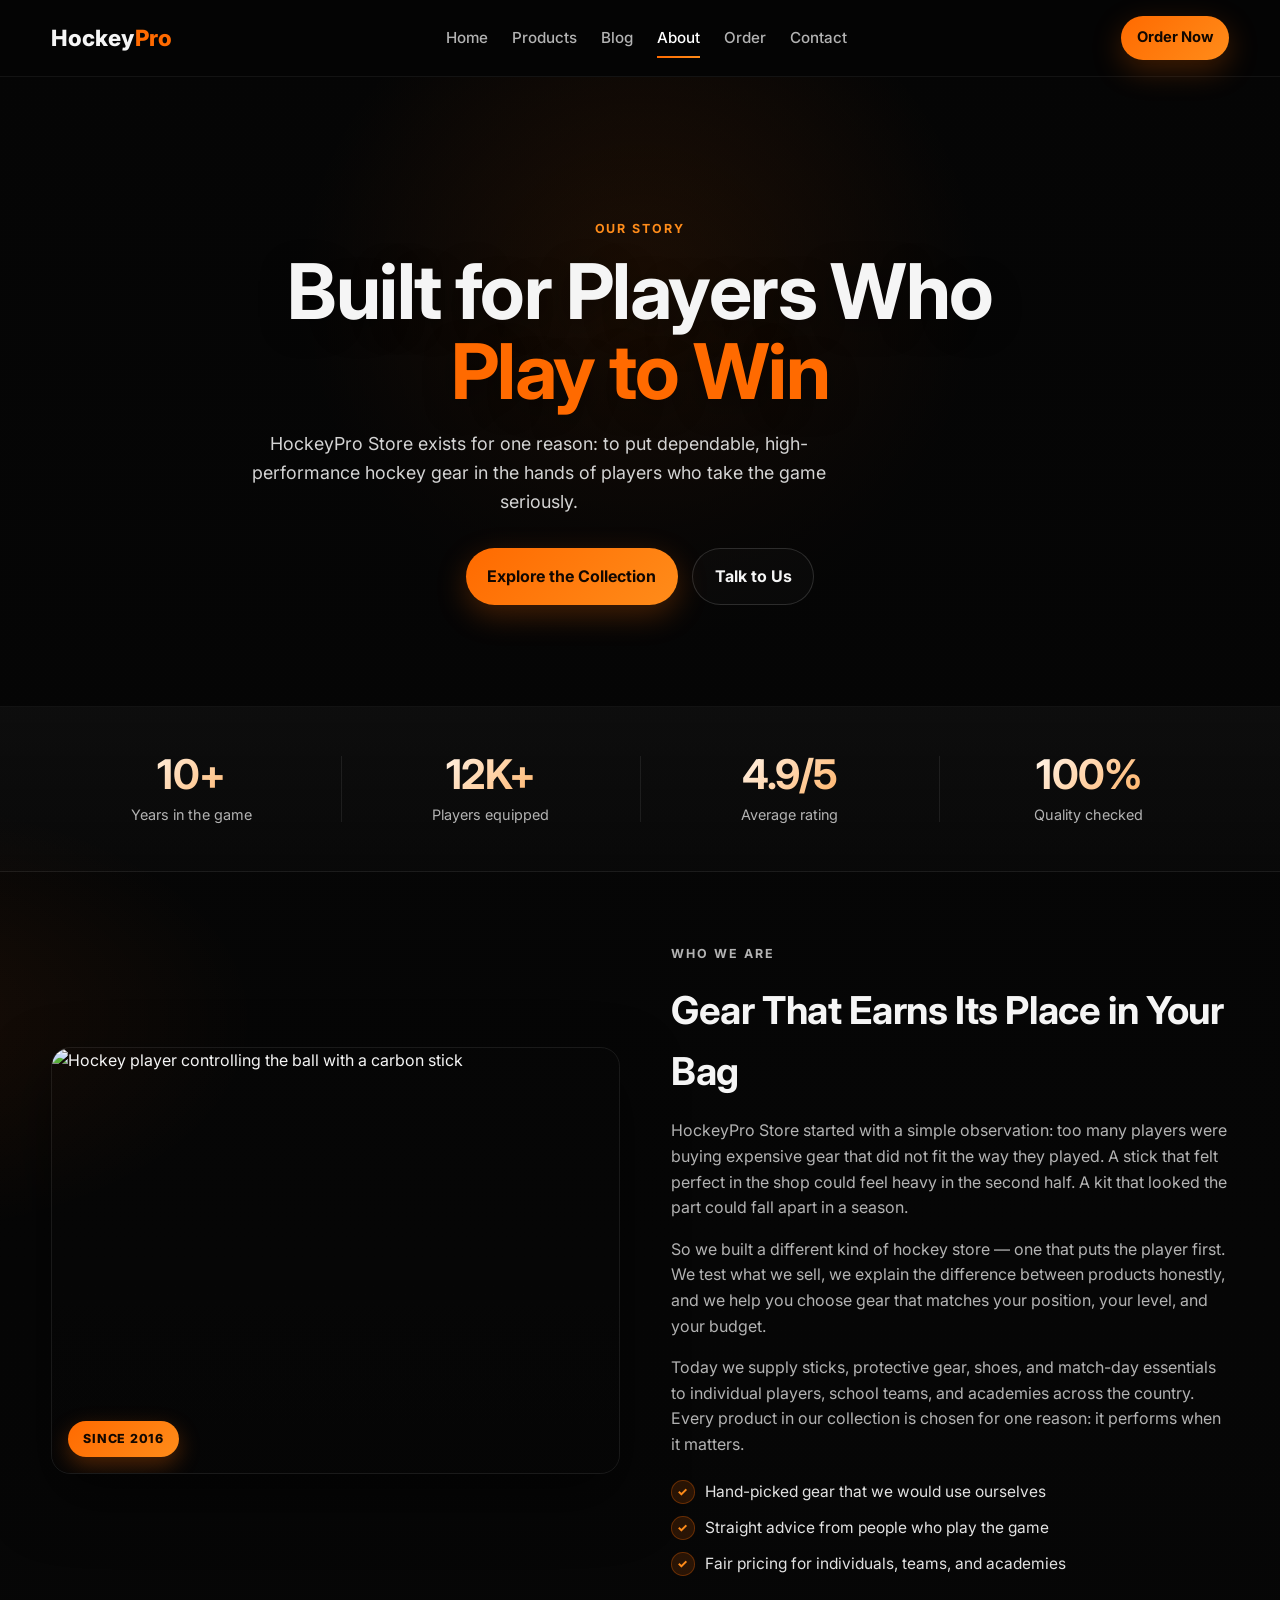
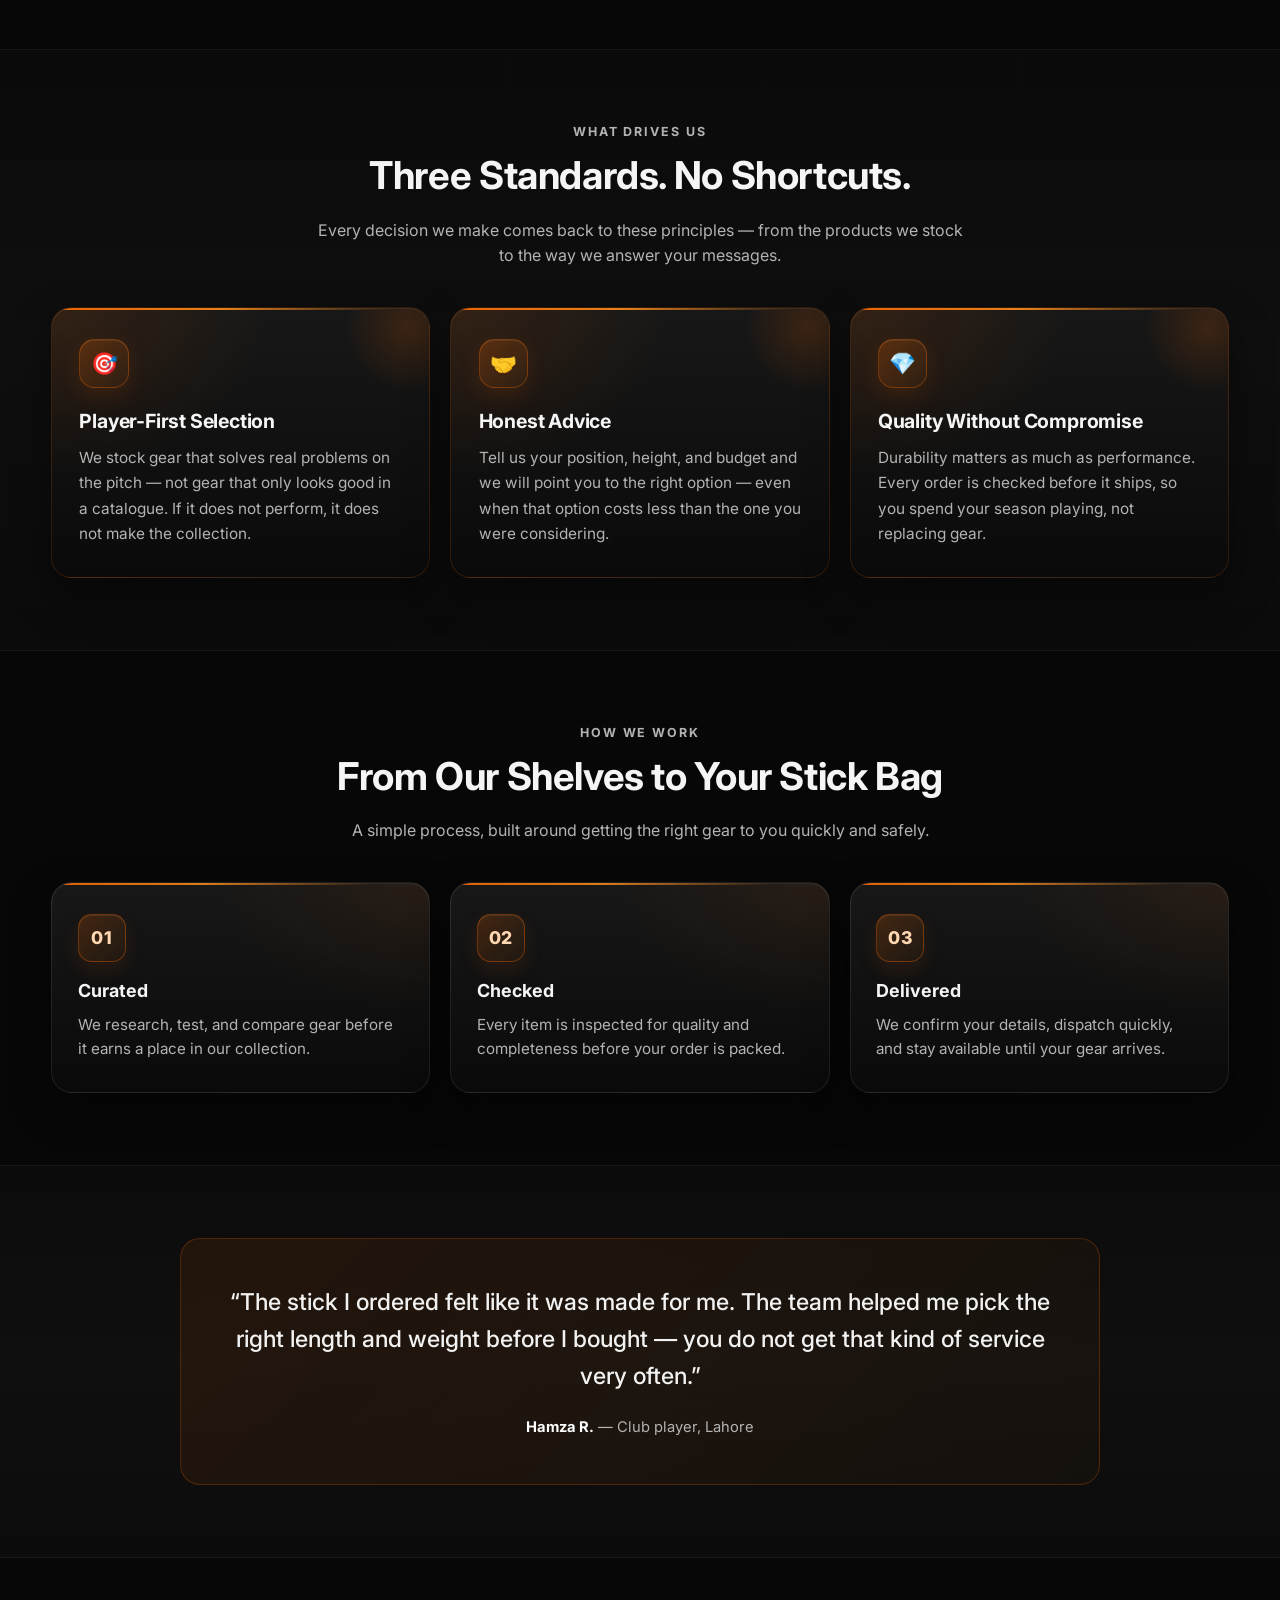
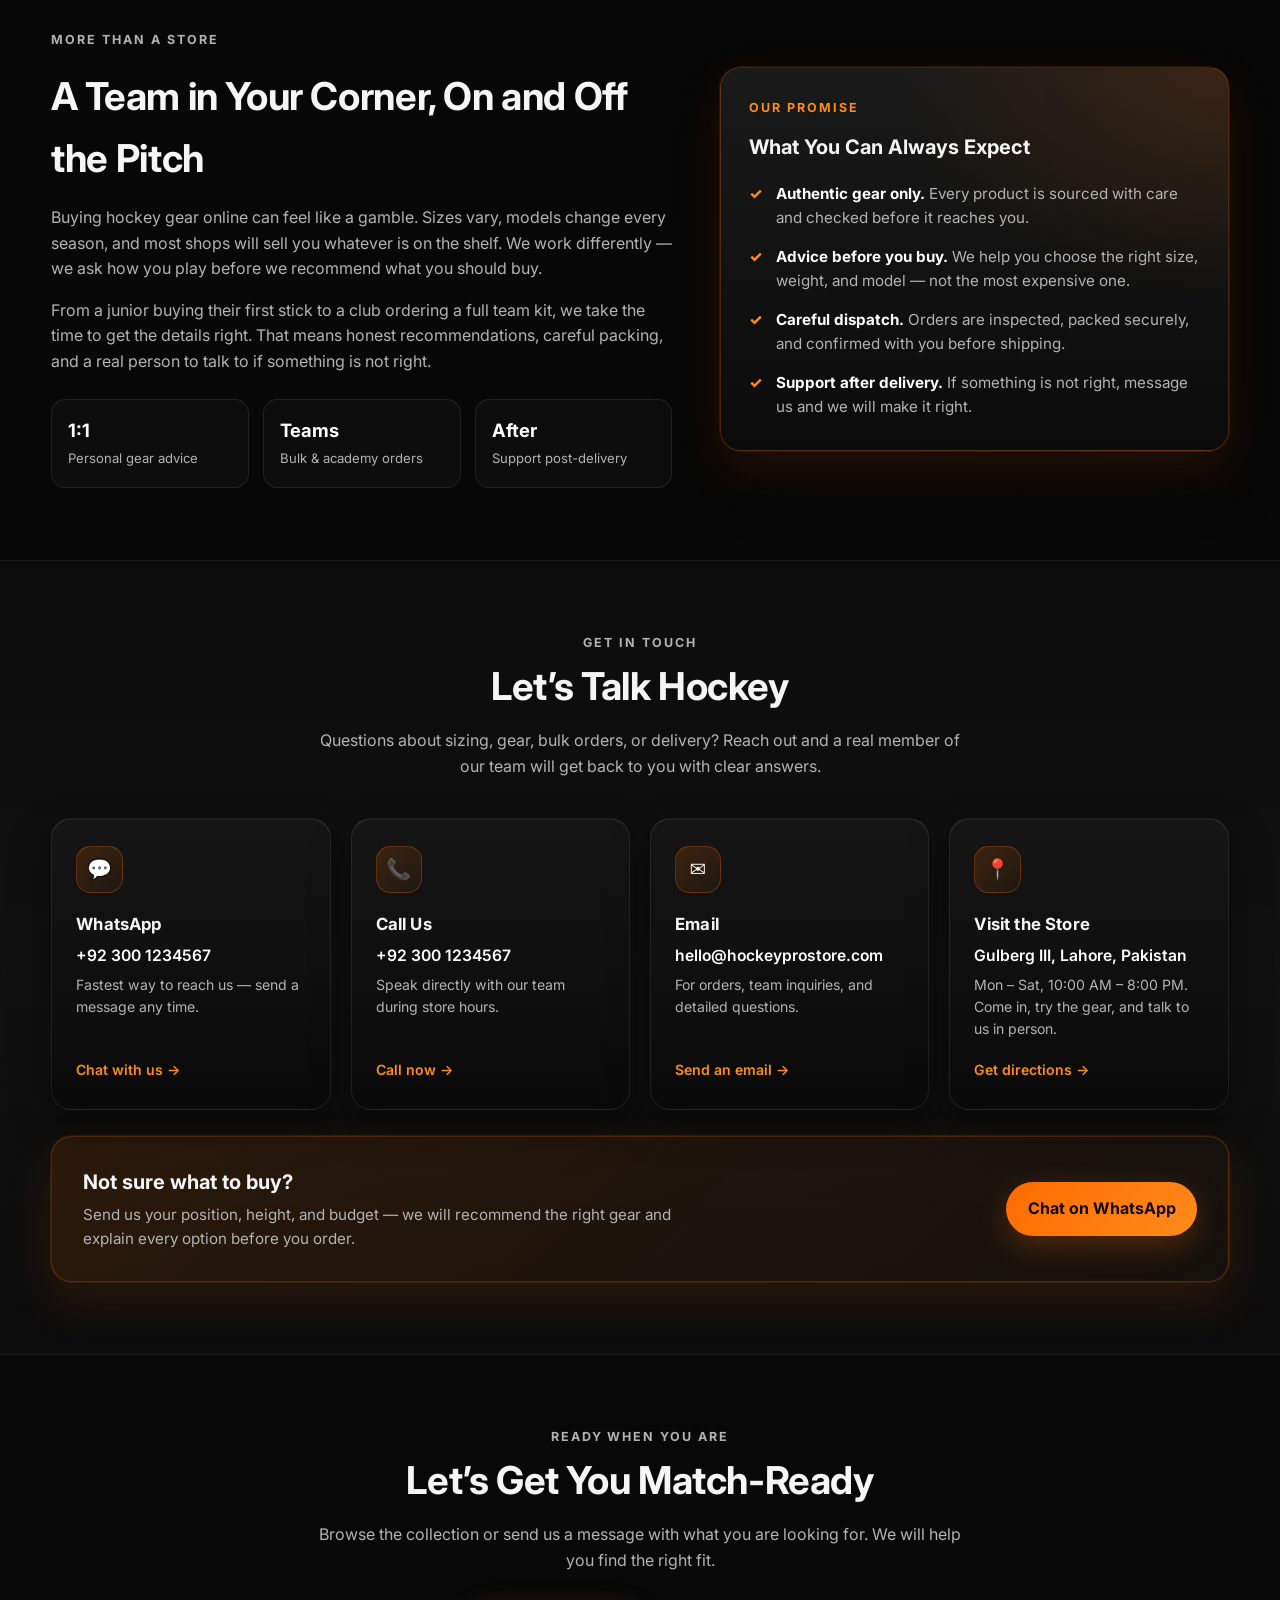
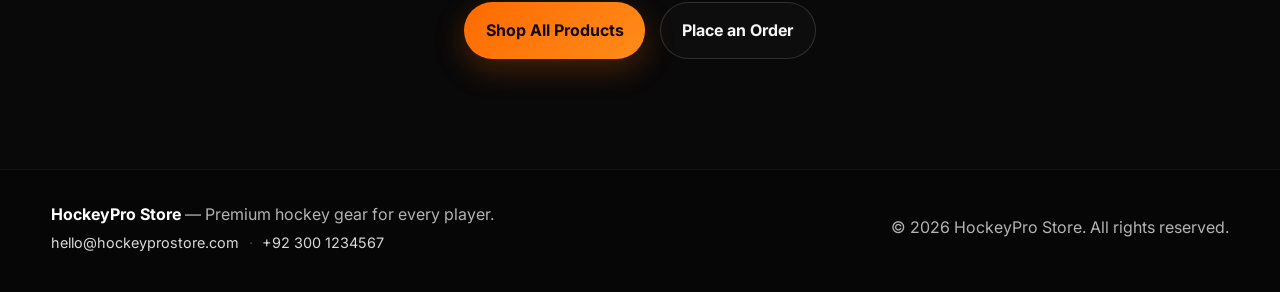
==== commit 28747844: "Add contact page with working form and mobile navigation" ====
--- a/about.html
+++ b/about.html
@@ -15,14 +15,18 @@
   <header class="site-header">
     <div class="container nav">
       <a class="brand" href="index.html">Hockey<span>Pro</span></a>
-      <nav class="nav-links">
+      <nav class="nav-links" id="site-menu">
         <a href="index.html">Home</a>
         <a href="products.html">Products</a>
         <a href="blog.html">Blog</a>
         <a href="about.html" class="active">About</a>
-        <a href="index.html#order">Order</a>
+        <a href="order.html">Order</a>
+        <a href="contact.html">Contact</a>
       </nav>
-      <a class="btn btn-sm" href="index.html#order">Order Now</a>
+      <a class="btn btn-sm" href="order.html">Order Now</a>
+      <button class="nav-toggle" type="button" aria-label="Open menu" aria-expanded="false" aria-controls="site-menu">
+        <span></span><span></span><span></span>
+      </button>
     </div>
   </header>
 
@@ -234,7 +238,7 @@
         <p>Browse the collection or send us a message with what you are looking for. We will help you find the right fit.</p>
         <div class="hero-actions">
           <a class="btn" href="products.html">Shop All Products</a>
-          <a class="btn btn-outline" href="index.html#order">Place an Order</a>
+          <a class="btn btn-outline" href="order.html">Place an Order</a>
         </div>
       </div>
     </section>
--- a/styles.css
+++ b/styles.css
@@ -64,6 +64,34 @@
 .nav-links a.active { color: #fff; }
 .nav-links a.active::after { transform: scaleX(1); }
 
+.nav-toggle {
+  display: none;
+  flex-direction: column;
+  align-items: center;
+  justify-content: center;
+  gap: 4px;
+  width: 2.5rem;
+  height: 2.5rem;
+  padding: 0;
+  border-radius: 0.7rem;
+  border: 1px solid rgba(255,255,255,0.16);
+  background: rgba(255,255,255,0.04);
+  cursor: pointer;
+  transition: border-color 0.2s ease, background 0.2s ease;
+}
+.nav-toggle:hover { border-color: rgba(255,106,0,0.45); background: rgba(255,106,0,0.08); }
+.nav-toggle span {
+  display: block;
+  width: 1.05rem;
+  height: 2px;
+  border-radius: 2px;
+  background: #fff;
+  transition: transform 0.22s ease, opacity 0.22s ease;
+}
+.nav-toggle[aria-expanded="true"] span:nth-child(1) { transform: translateY(6px) rotate(45deg); }
+.nav-toggle[aria-expanded="true"] span:nth-child(2) { opacity: 0; }
+.nav-toggle[aria-expanded="true"] span:nth-child(3) { transform: translateY(-6px) rotate(-45deg); }
+
 .page-hero {
   padding: 7rem 0 4.5rem;
   position: relative;
@@ -260,8 +288,9 @@
   border: 1px solid rgba(255,106,0,0.18);
   box-shadow: var(--glow);
 }
-.order-form label { display: grid; gap: 0.4rem; font-weight: 500; color: #e8e8e8; font-size: 0.95rem; }
-.order-form input, .order-form select, .order-form textarea {
+.order-form label, .order-page-form label { display: grid; gap: 0.4rem; font-weight: 500; color: #e8e8e8; font-size: 0.95rem; }
+.order-form input, .order-form select, .order-form textarea,
+.order-page-form input, .order-page-form select, .order-page-form textarea {
   width: 100%;
   padding: 0.85rem 0.95rem;
   border-radius: 0.75rem;
@@ -271,14 +300,16 @@
   font: inherit;
   transition: border-color 0.18s ease, box-shadow 0.18s ease, background 0.18s ease;
 }
-.order-form input::placeholder, .order-form textarea::placeholder { color: #6f6f6f; }
-.order-form input:focus, .order-form select:focus, .order-form textarea:focus {
+.order-form input::placeholder, .order-form textarea::placeholder,
+.order-page-form input::placeholder, .order-page-form textarea::placeholder { color: #6f6f6f; }
+.order-form input:focus, .order-form select:focus, .order-form textarea:focus,
+.order-page-form input:focus, .order-page-form select:focus, .order-page-form textarea:focus {
   outline: none;
   border-color: rgba(255,106,0,0.55);
   box-shadow: 0 0 0 3px rgba(255,106,0,0.12);
   background: rgba(255,255,255,0.05);
 }
-.order-form select option { background: #111; color: #fff; }
+.order-form select option, .order-page-form select option { background: #111; color: #fff; }
 .form-status { min-height: 1.4em; margin: 0.2rem 0 0; color: #ffbf8a; font-weight: 500; }
 
 /* About page */
@@ -476,8 +507,8 @@
 .about-quote strong { color: #fff; }
 .about-cta .hero-actions { margin-top: 1.8rem; }
 
-/* Premium cards on the About page */
-.about-page .feature {
+/* Premium feature cards (Home + About) */
+.feature {
   position: relative;
   padding: 1.9rem 1.7rem;
   border-radius: 1.3rem;
@@ -489,7 +520,7 @@
   overflow: hidden;
   transition: transform 0.25s ease, border-color 0.25s ease, box-shadow 0.25s ease;
 }
-.about-page .feature::before {
+.feature::before {
   content: "";
   position: absolute;
   inset: 0 0 auto;
@@ -497,7 +528,7 @@
   background: linear-gradient(90deg, var(--accent), var(--accent-2) 45%, transparent 90%);
   opacity: 0.9;
 }
-.about-page .feature::after {
+.feature::after {
   content: "";
   position: absolute;
   top: -45px;
@@ -508,13 +539,13 @@
   background: radial-gradient(circle, rgba(255,106,0,0.16), transparent 70%);
   pointer-events: none;
 }
-.about-page .feature > * { position: relative; z-index: 1; }
-.about-page .feature:hover {
+.feature > * { position: relative; z-index: 1; }
+.feature:hover {
   transform: translateY(-8px);
   border-color: rgba(255,106,0,0.45);
   box-shadow: 0 26px 60px rgba(0,0,0,0.55), 0 0 0 1px rgba(255,106,0,0.18), 0 18px 44px rgba(255,106,0,0.12);
 }
-.about-page .feature-icon {
+.feature-icon {
   width: 3.1rem;
   height: 3.1rem;
   border-radius: 0.95rem;
@@ -526,8 +557,8 @@
   font-size: 1.35rem;
   margin-bottom: 1.1rem;
 }
-.about-page .feature h3 { font-size: 1.22rem; letter-spacing: -0.01em; margin-bottom: 0.5rem; }
-.about-page .feature p { font-size: 0.96rem; line-height: 1.65; }
+.feature h3 { font-size: 1.22rem; letter-spacing: -0.01em; margin-bottom: 0.5rem; }
+.feature p { font-size: 0.96rem; line-height: 1.65; }
 
 /* More about us */
 .about-extra-grid {
@@ -814,6 +845,654 @@
 .products-section {
   background: transparent;
 }
+
+/* Premium shop page */
+.shop-trust {
+  background: rgba(5,5,5,0.6);
+  border-bottom: 1px solid rgba(255,255,255,0.06);
+  backdrop-filter: blur(10px);
+}
+.trust-grid {
+  display: grid;
+  grid-template-columns: repeat(4, 1fr);
+  gap: 1.2rem;
+  padding: 1.15rem 0;
+}
+.trust-item { display: flex; align-items: center; gap: 0.7rem; }
+.trust-icon {
+  flex: 0 0 auto;
+  width: 2.5rem;
+  height: 2.5rem;
+  display: grid;
+  place-items: center;
+  border-radius: 0.8rem;
+  background: linear-gradient(135deg, rgba(255,106,0,0.16), rgba(255,140,26,0.04));
+  border: 1px solid rgba(255,106,0,0.25);
+  font-size: 1.05rem;
+}
+.trust-item strong { display: block; font-size: 0.9rem; line-height: 1.25; }
+.trust-item small { color: var(--muted); font-size: 0.76rem; }
+
+.shop-toolbar {
+  display: flex;
+  align-items: center;
+  justify-content: space-between;
+  gap: 1rem 1.5rem;
+  flex-wrap: wrap;
+  margin-bottom: 1.9rem;
+}
+.filter-chips { display: flex; flex-wrap: wrap; gap: 0.5rem; }
+.filter-chip {
+  padding: 0.5rem 0.95rem;
+  border-radius: 999px;
+  border: 1px solid rgba(255,255,255,0.12);
+  background: rgba(255,255,255,0.03);
+  color: var(--muted);
+  font: inherit;
+  font-size: 0.85rem;
+  font-weight: 600;
+  cursor: pointer;
+  transition: color 0.2s ease, background 0.2s ease, border-color 0.2s ease, transform 0.2s ease, box-shadow 0.2s ease;
+}
+.filter-chip:hover {
+  color: #fff;
+  border-color: rgba(255,106,0,0.38);
+  background: rgba(255,106,0,0.09);
+  transform: translateY(-1px);
+}
+.filter-chip.is-active {
+  color: #120700;
+  background: linear-gradient(135deg, var(--accent), var(--accent-2));
+  border-color: transparent;
+  box-shadow: 0 8px 22px rgba(255,106,0,0.26);
+}
+.filter-chip:focus-visible { outline: 2px solid rgba(255,140,26,0.75); outline-offset: 2px; }
+.product-count { margin: 0; color: var(--muted); font-size: 0.88rem; }
+
+.products-grid { gap: 1.5rem; }
+.products-page .product-card {
+  background: linear-gradient(180deg, rgba(20,20,20,0.98), rgba(9,9,9,0.99));
+  border: 1px solid rgba(255,255,255,0.08);
+  box-shadow: 0 18px 40px rgba(0,0,0,0.38), inset 0 1px 0 rgba(255,255,255,0.04);
+}
+.products-page .product-card:hover {
+  transform: translateY(-8px);
+  border-color: rgba(255,106,0,0.42);
+  box-shadow: 0 28px 60px rgba(0,0,0,0.5), 0 0 0 1px rgba(255,106,0,0.16), 0 20px 46px rgba(255,106,0,0.12);
+}
+.products-page .product-media::after {
+  background: linear-gradient(to top, rgba(5,5,5,0.9) 0%, rgba(5,5,5,0.12) 50%, rgba(5,5,5,0) 100%);
+}
+.products-page .product-tag {
+  background: linear-gradient(135deg, var(--accent), var(--accent-2));
+  color: #120700;
+  box-shadow: 0 8px 20px rgba(255,106,0,0.28);
+}
+.products-page .product-body { padding: 1.3rem 1.3rem 1.35rem; }
+.products-page .product-card .product-cat {
+  margin: 0 0 0.4rem;
+  font-size: 0.7rem;
+  line-height: 1.4;
+  font-weight: 700;
+  letter-spacing: 0.15em;
+  text-transform: uppercase;
+  color: var(--accent-2);
+}
+.products-page .product-card h3 { font-size: 1.16rem; margin-bottom: 0.45rem; }
+.products-page .product-card p { font-size: 0.92rem; line-height: 1.6; }
+.products-page .product-meta {
+  margin-top: 1.1rem;
+  padding-top: 0.9rem;
+  border-top: 1px solid rgba(255,255,255,0.06);
+}
+.products-page .product-meta .price { font-weight: 700; }
+.products-page .link-btn { display: inline-flex; align-items: center; gap: 0.35rem; font-size: 0.9rem; }
+.products-page .link-btn::after { content: "→"; transition: transform 0.2s ease; }
+.products-page .link-btn:hover::after { transform: translateX(2px); }
+.product-card.is-hidden { display: none; }
+
+.shop-help-inner {
+  display: flex;
+  align-items: center;
+  justify-content: space-between;
+  gap: 2rem;
+  flex-wrap: wrap;
+}
+.shop-help h2 {
+  font-size: clamp(1.6rem, 2.8vw, 2.2rem);
+  margin: 0.2rem 0 0.6rem;
+  letter-spacing: -0.01em;
+}
+.shop-help p { color: var(--muted); margin: 0; max-width: 60ch; }
+.shop-help-actions { display: flex; gap: 0.8rem; flex-wrap: wrap; }
+
+/* Home page premium cards */
+.section-cta { margin: 1.5rem 0 0; text-align: center; }
+
+.home-page .product-card {
+  background: linear-gradient(180deg, rgba(20,20,20,0.98), rgba(9,9,9,0.99));
+  border: 1px solid rgba(255,255,255,0.08);
+  box-shadow: 0 18px 40px rgba(0,0,0,0.38), inset 0 1px 0 rgba(255,255,255,0.04);
+}
+.home-page .product-card:hover {
+  transform: translateY(-8px);
+  border-color: rgba(255,106,0,0.42);
+  box-shadow: 0 28px 60px rgba(0,0,0,0.5), 0 0 0 1px rgba(255,106,0,0.16), 0 20px 46px rgba(255,106,0,0.12);
+}
+.home-page .product-media::after {
+  background: linear-gradient(to top, rgba(5,5,5,0.9) 0%, rgba(5,5,5,0.12) 50%, rgba(5,5,5,0) 100%);
+}
+.home-page .product-tag {
+  background: linear-gradient(135deg, var(--accent), var(--accent-2));
+  color: #120700;
+  box-shadow: 0 8px 20px rgba(255,106,0,0.28);
+}
+.home-page .product-body { padding: 1.3rem 1.3rem 1.35rem; }
+.home-page .product-card .product-cat {
+  margin: 0 0 0.4rem;
+  font-size: 0.7rem;
+  line-height: 1.4;
+  font-weight: 700;
+  letter-spacing: 0.15em;
+  text-transform: uppercase;
+  color: var(--accent-2);
+}
+.home-page .product-card h3 { font-size: 1.16rem; margin-bottom: 0.45rem; }
+.home-page .product-card p { font-size: 0.92rem; line-height: 1.6; }
+.home-page .product-meta {
+  margin-top: 1.1rem;
+  padding-top: 0.9rem;
+  border-top: 1px solid rgba(255,255,255,0.06);
+}
+.home-page .product-meta .price { font-weight: 700; }
+.home-page .link-btn {
+  display: inline-flex;
+  align-items: center;
+  gap: 0.35rem;
+  font-size: 0.9rem;
+}
+.home-page .link-btn::after { content: "→"; transition: transform 0.2s ease; }
+.home-page .link-btn:hover::after { transform: translateX(2px); }
+
+/* Home page order section */
+.home-page .order-points {
+  list-style: none;
+  padding-left: 0;
+  margin-top: 1.3rem;
+  display: grid;
+  gap: 0.65rem;
+}
+.home-page .order-points li {
+  position: relative;
+  padding-left: 1.85rem;
+  margin-bottom: 0;
+  color: #dcdcdc;
+  font-size: 0.96rem;
+}
+.home-page .order-points li::before {
+  content: "✓";
+  position: absolute;
+  left: 0;
+  top: 0;
+  width: 1.3rem;
+  height: 1.3rem;
+  border-radius: 50%;
+  display: grid;
+  place-items: center;
+  background: rgba(255,106,0,0.14);
+  border: 1px solid rgba(255,106,0,0.32);
+  color: var(--accent-2);
+  font-size: 0.72rem;
+  font-weight: 800;
+}
+.order-contact { margin-top: 1.4rem; color: var(--muted); font-size: 0.92rem; }
+.order-contact a { color: var(--accent-2); font-weight: 600; }
+.order-contact a:hover { text-decoration: underline; text-underline-offset: 2px; }
+
+.home-page .order-form {
+  position: relative;
+  border: 1px solid rgba(255,106,0,0.26);
+  background:
+    radial-gradient(120% 110% at 100% 0%, rgba(255,106,0,0.12), transparent 45%),
+    linear-gradient(180deg, rgba(22,22,22,0.99), rgba(9,9,9,0.99));
+  box-shadow: 0 24px 60px rgba(0,0,0,0.5), 0 0 0 1px rgba(255,106,0,0.07);
+  overflow: hidden;
+}
+.home-page .order-form::before {
+  content: "";
+  position: absolute;
+  inset: 0 0 auto;
+  height: 2px;
+  background: linear-gradient(90deg, var(--accent), var(--accent-2) 45%, transparent 90%);
+}
+.home-page .order-form > * { position: relative; z-index: 1; }
+.order-form-head {
+  display: flex;
+  align-items: center;
+  gap: 0.9rem;
+  padding-bottom: 1.1rem;
+  border-bottom: 1px solid rgba(255,255,255,0.07);
+}
+.order-form-head h3 { margin: 0; font-size: 1.2rem; }
+.order-form-head p { margin: 0.15rem 0 0; color: var(--muted); font-size: 0.86rem; }
+.order-form-icon {
+  flex: 0 0 auto;
+  width: 2.9rem;
+  height: 2.9rem;
+  border-radius: 0.85rem;
+  display: grid;
+  place-items: center;
+  background: linear-gradient(135deg, rgba(255,106,0,0.2), rgba(255,140,26,0.05));
+  border: 1px solid rgba(255,106,0,0.3);
+  font-size: 1.25rem;
+}
+.form-note {
+  display: flex;
+  gap: 0.45rem;
+  align-items: flex-start;
+  margin: 0;
+  color: var(--muted);
+  font-size: 0.82rem;
+  line-height: 1.5;
+}
+
+/* Order page */
+.order-hero { min-height: 62vh; }
+.order-page-section { padding-top: 4rem; }
+
+.order-page-grid {
+  display: grid;
+  grid-template-columns: minmax(0, 1.3fr) 380px;
+  gap: 2.2rem;
+  align-items: start;
+}
+.order-fields { display: grid; gap: 1.2rem; }
+.form-card {
+  position: relative;
+  padding: 1.6rem 1.6rem 1.7rem;
+  border-radius: 1.25rem;
+  border: 1px solid rgba(255,255,255,0.08);
+  background:
+    radial-gradient(120% 120% at 0% 0%, rgba(255,106,0,0.06), transparent 45%),
+    linear-gradient(180deg, rgba(20,20,20,0.98), rgba(9,9,9,0.99));
+  box-shadow: 0 18px 42px rgba(0,0,0,0.4), inset 0 1px 0 rgba(255,255,255,0.05);
+  transition: border-color 0.2s ease, box-shadow 0.2s ease;
+}
+.form-card:focus-within {
+  border-color: rgba(255,106,0,0.28);
+  box-shadow: 0 22px 48px rgba(0,0,0,0.45), 0 0 0 1px rgba(255,106,0,0.08);
+}
+.form-card-head {
+  display: flex;
+  gap: 0.9rem;
+  align-items: flex-start;
+  padding-bottom: 1.1rem;
+  margin-bottom: 1.2rem;
+  border-bottom: 1px solid rgba(255,255,255,0.07);
+}
+.form-step {
+  flex: 0 0 auto;
+  width: 2.4rem;
+  height: 2.4rem;
+  display: grid;
+  place-items: center;
+  border-radius: 0.75rem;
+  background: linear-gradient(135deg, rgba(255,106,0,0.2), rgba(255,140,26,0.05));
+  border: 1px solid rgba(255,106,0,0.3);
+  color: #ffd7b0;
+  font-size: 0.85rem;
+  font-weight: 800;
+}
+.form-card-head h3 { margin: 0; font-size: 1.18rem; }
+.form-card-head p { margin: 0.2rem 0 0; color: var(--muted); font-size: 0.86rem; }
+
+.field-grid { display: grid; grid-template-columns: 1fr 1fr; gap: 1rem; }
+.field-grid .span-2 { grid-column: 1 / -1; }
+.order-page-form .field-grid label { font-size: 0.94rem; }
+
+.choice-fieldset { margin: 1.2rem 0 0; padding: 0; border: 0; }
+.choice-fieldset legend {
+  padding: 0;
+  margin: 0 0 0.7rem;
+  font-weight: 600;
+  font-size: 0.95rem;
+  color: #e8e8e8;
+}
+.choice-group { display: grid; gap: 0.7rem; }
+.choice { position: relative; display: block; cursor: pointer; }
+.choice input {
+  position: absolute;
+  opacity: 0;
+  width: 1px;
+  height: 1px;
+  margin: 0;
+  padding: 0;
+  border: 0;
+}
+.choice-card {
+  display: flex;
+  align-items: center;
+  justify-content: space-between;
+  gap: 1rem;
+  padding: 0.95rem 1.05rem;
+  border-radius: 0.85rem;
+  border: 1px solid rgba(255,255,255,0.1);
+  background: rgba(255,255,255,0.025);
+  transition: border-color 0.2s ease, background 0.2s ease, box-shadow 0.2s ease;
+}
+.choice-title {
+  display: flex;
+  flex-direction: column;
+  font-weight: 600;
+  font-size: 0.94rem;
+  color: #f0f0f0;
+}
+.choice-title small { font-weight: 400; color: var(--muted); font-size: 0.8rem; margin-top: 0.15rem; }
+.choice-price { font-weight: 700; font-size: 0.95rem; color: #fff; white-space: nowrap; }
+.choice-badge {
+  flex: 0 0 auto;
+  font-size: 0.7rem;
+  font-weight: 700;
+  text-transform: uppercase;
+  letter-spacing: 0.08em;
+  color: var(--accent-2);
+  background: rgba(255,106,0,0.1);
+  border: 1px solid rgba(255,106,0,0.25);
+  padding: 0.25rem 0.5rem;
+  border-radius: 999px;
+  white-space: nowrap;
+}
+.choice input:checked + .choice-card {
+  border-color: rgba(255,106,0,0.5);
+  background: linear-gradient(135deg, rgba(255,106,0,0.12), rgba(255,140,26,0.03));
+  box-shadow: 0 0 0 1px rgba(255,106,0,0.15), 0 10px 26px rgba(255,106,0,0.08);
+}
+.choice input:focus-visible + .choice-card { outline: 2px solid rgba(255,140,26,0.7); outline-offset: 2px; }
+.choice-note { margin: 0.7rem 0 0; color: var(--muted); font-size: 0.82rem; }
+.order-page-form .form-note { margin-top: 1.1rem; }
+
+.order-side { position: sticky; top: 100px; display: grid; gap: 1.2rem; }
+.summary-card {
+  position: relative;
+  padding: 1.6rem;
+  border-radius: 1.25rem;
+  border: 1px solid rgba(255,106,0,0.28);
+  background:
+    radial-gradient(120% 110% at 100% 0%, rgba(255,106,0,0.14), transparent 45%),
+    linear-gradient(180deg, rgba(24,24,24,0.99), rgba(10,10,10,0.99));
+  box-shadow: 0 24px 60px rgba(0,0,0,0.5), var(--glow);
+  overflow: hidden;
+}
+.summary-card::before {
+  content: "";
+  position: absolute;
+  inset: 0 0 auto;
+  height: 2px;
+  background: linear-gradient(90deg, var(--accent), var(--accent-2) 45%, transparent 90%);
+}
+.summary-card > * { position: relative; z-index: 1; }
+.summary-card h3 { margin: 0.1rem 0 1.1rem; font-size: 1.25rem; }
+.summary-product {
+  padding: 0.9rem 1rem;
+  border-radius: 0.85rem;
+  border: 1px solid rgba(255,255,255,0.08);
+  background: rgba(255,255,255,0.025);
+  margin-bottom: 1.1rem;
+}
+.summary-label {
+  margin: 0 0 0.2rem;
+  font-size: 0.72rem;
+  letter-spacing: 0.12em;
+  text-transform: uppercase;
+  color: var(--muted);
+}
+.summary-name { margin: 0; font-weight: 600; font-size: 0.96rem; color: #fff; line-height: 1.4; }
+.summary-row {
+  display: flex;
+  justify-content: space-between;
+  gap: 1rem;
+  padding: 0.45rem 0;
+  color: var(--muted);
+  font-size: 0.93rem;
+}
+.summary-row span:last-child { color: #fff; font-weight: 600; }
+.summary-total {
+  margin-top: 0.55rem;
+  padding-top: 0.9rem;
+  border-top: 1px solid rgba(255,255,255,0.09);
+  font-size: 1.05rem;
+  color: #fff;
+  font-weight: 700;
+}
+.summary-total span:last-child { color: var(--accent-2); font-size: 1.25rem; }
+.summary-card .btn { margin-top: 1.1rem; }
+.summary-note {
+  margin: 0.8rem 0 0;
+  color: var(--muted);
+  font-size: 0.8rem;
+  text-align: center;
+  line-height: 1.5;
+}
+.summary-card .form-status { margin-top: 0.6rem; text-align: center; font-size: 0.88rem; }
+.summary-help {
+  padding: 1.5rem;
+  border-radius: 1.25rem;
+  border: 1px solid rgba(255,255,255,0.08);
+  background: linear-gradient(180deg, rgba(20,20,20,0.97), rgba(10,10,10,0.99));
+  box-shadow: 0 16px 40px rgba(0,0,0,0.38);
+}
+.summary-help h3 { margin: 0.1rem 0 0.5rem; font-size: 1.15rem; }
+.summary-help p { color: var(--muted); font-size: 0.9rem; margin: 0 0 1rem; }
+.summary-contact {
+  display: block;
+  margin-top: 0.9rem;
+  text-align: center;
+  color: var(--accent-2);
+  font-size: 0.88rem;
+  font-weight: 600;
+  word-break: break-word;
+}
+.summary-contact:hover { text-decoration: underline; text-underline-offset: 2px; }
+
+/* Order success state */
+.order-page-form[hidden] { display: none; }
+.order-success {
+  position: relative;
+  max-width: 640px;
+  margin: 0 auto;
+  padding: 2.4rem 2rem 2rem;
+  border-radius: 1.35rem;
+  border: 1px solid rgba(255,106,0,0.3);
+  background:
+    radial-gradient(120% 110% at 100% 0%, rgba(255,106,0,0.15), transparent 45%),
+    linear-gradient(180deg, rgba(24,24,24,0.99), rgba(10,10,10,0.99));
+  box-shadow: 0 26px 70px rgba(0,0,0,0.55), var(--glow);
+  text-align: center;
+  overflow: hidden;
+}
+.order-success::before {
+  content: "";
+  position: absolute;
+  inset: 0 0 auto;
+  height: 2px;
+  background: linear-gradient(90deg, var(--accent), var(--accent-2) 45%, transparent 90%);
+}
+.order-success > * { position: relative; z-index: 1; }
+.success-icon {
+  width: 3.4rem;
+  height: 3.4rem;
+  margin: 0 auto 1rem;
+  display: grid;
+  place-items: center;
+  border-radius: 50%;
+  background: linear-gradient(135deg, rgba(255,106,0,0.22), rgba(255,140,26,0.06));
+  border: 1px solid rgba(255,106,0,0.4);
+  color: var(--accent-2);
+  font-size: 1.5rem;
+  font-weight: 800;
+  box-shadow: 0 0 0 6px rgba(255,106,0,0.06);
+}
+.order-success h2 { margin: 0.15rem 0 0.6rem; font-size: clamp(1.7rem, 3vw, 2.1rem); }
+.success-lead {
+  max-width: 34rem;
+  margin: 0 auto 1.6rem;
+  color: var(--muted);
+  font-size: 0.96rem;
+  line-height: 1.7;
+}
+.success-details {
+  margin: 0 0 1.7rem;
+  padding: 1.1rem 1.2rem;
+  border-radius: 0.9rem;
+  border: 1px solid rgba(255,255,255,0.08);
+  background: rgba(255,255,255,0.025);
+  text-align: left;
+}
+.success-row {
+  display: flex;
+  justify-content: space-between;
+  align-items: baseline;
+  gap: 1rem;
+  padding: 0.4rem 0;
+  font-size: 0.92rem;
+}
+.success-row dt { color: var(--muted); }
+.success-row dd { margin: 0; color: #fff; font-weight: 600; text-align: right; }
+.success-row .success-ref {
+  color: var(--accent-2);
+  font-family: ui-monospace, SFMono-Regular, Menlo, Consolas, monospace;
+  letter-spacing: 0.04em;
+}
+.success-row-total {
+  margin-top: 0.45rem;
+  padding-top: 0.8rem;
+  border-top: 1px solid rgba(255,255,255,0.09);
+  font-size: 1.02rem;
+}
+.success-row-total dd { color: var(--accent-2); font-size: 1.15rem; }
+.success-actions { display: grid; gap: 0.7rem; max-width: 340px; margin: 0 auto 1.1rem; }
+.success-actions .btn { width: 100%; }
+.success-reset {
+  display: inline-block;
+  margin-top: 0.4rem;
+  padding: 0.4rem 0.2rem;
+  border: 0;
+  background: none;
+  color: var(--accent-2);
+  font: inherit;
+  font-size: 0.88rem;
+  font-weight: 600;
+  cursor: pointer;
+}
+.success-reset:hover { text-decoration: underline; text-underline-offset: 2px; }
+
+/* Contact page */
+.contact-hero { min-height: 58vh; }
+.contact-channels { padding-bottom: 3.5rem; }
+.contact-layout {
+  display: grid;
+  grid-template-columns: minmax(0, 1.15fr) 380px;
+  gap: 2.2rem;
+  align-items: start;
+}
+.contact-form-card { padding-bottom: 1.8rem; }
+.contact-form-card[hidden] { display: none; }
+.contact-form { display: grid; gap: 1rem; }
+.contact-form .field-grid { gap: 1rem; }
+.contact-form .btn { margin-top: 0.3rem; }
+.contact-form .form-note { margin-top: 0.9rem; }
+.contact-side { position: sticky; top: 100px; display: grid; gap: 1.2rem; }
+.contact-info-card h3 { margin-bottom: 1rem; }
+.contact-info-card .btn { margin-top: 1.15rem; }
+
+.info-list {
+  list-style: none;
+  margin: 0;
+  padding: 0;
+  display: grid;
+  gap: 0.9rem;
+}
+.info-item {
+  display: flex;
+  gap: 0.8rem;
+  align-items: flex-start;
+  padding-top: 0.9rem;
+  border-top: 1px solid rgba(255,255,255,0.07);
+}
+.info-item:first-child { padding-top: 0; border-top: 0; }
+.info-icon {
+  flex: 0 0 auto;
+  width: 2.2rem;
+  height: 2.2rem;
+  display: grid;
+  place-items: center;
+  border-radius: 0.65rem;
+  background: rgba(255,106,0,0.08);
+  border: 1px solid rgba(255,106,0,0.22);
+  font-size: 0.95rem;
+}
+.info-item strong { display: block; font-size: 0.9rem; color: #fff; }
+.info-item p { margin: 0.1rem 0 0; color: var(--muted); font-size: 0.86rem; line-height: 1.55; }
+.info-item a { color: #e6e6e6; word-break: break-word; }
+.info-item a:hover { color: var(--accent-2); }
+
+.contact-map-section { padding-top: 4rem; }
+.map-frame {
+  border-radius: 1.25rem;
+  border: 1px solid rgba(255,255,255,0.09);
+  overflow: hidden;
+  box-shadow: 0 20px 50px rgba(0,0,0,0.45);
+  aspect-ratio: 16 / 8;
+  background: #0b0b0b;
+}
+.map-frame iframe { display: block; width: 100%; height: 100%; border: 0; }
+.map-link { margin: 1rem 0 0; text-align: center; font-size: 0.9rem; font-weight: 600; }
+.map-link a { color: var(--accent-2); }
+.map-link a:hover { text-decoration: underline; text-underline-offset: 2px; }
+
+/* FAQ */
+.faq-list { max-width: 820px; margin: 0 auto; display: grid; gap: 0.8rem; }
+.faq-item {
+  border-radius: 1rem;
+  border: 1px solid rgba(255,255,255,0.08);
+  background: linear-gradient(180deg, rgba(20,20,20,0.97), rgba(10,10,10,0.99));
+  overflow: hidden;
+  transition: border-color 0.2s ease;
+}
+.faq-item[open] { border-color: rgba(255,106,0,0.32); }
+.faq-item summary {
+  list-style: none;
+  cursor: pointer;
+  padding: 1.15rem 1.3rem;
+  display: flex;
+  align-items: center;
+  justify-content: space-between;
+  gap: 1rem;
+  font-weight: 600;
+  color: #f2f2f2;
+}
+.faq-item summary::-webkit-details-marker { display: none; }
+.faq-icon {
+  flex: 0 0 auto;
+  width: 1.6rem;
+  height: 1.6rem;
+  display: grid;
+  place-items: center;
+  border-radius: 50%;
+  border: 1px solid rgba(255,106,0,0.35);
+  color: var(--accent-2);
+  font-size: 1rem;
+  transition: transform 0.2s ease;
+}
+.faq-item[open] .faq-icon { transform: rotate(45deg); }
+.faq-item p {
+  margin: 0;
+  padding: 0 1.3rem 1.2rem;
+  color: var(--muted);
+  font-size: 0.94rem;
+  line-height: 1.7;
+}
+
 .footer-inner { display: flex; justify-content: space-between; gap: 1rem; flex-wrap: wrap; align-items: center; }
 .footer-inner p { margin: 0.2rem 0; }
 .footer-inner strong { color: #fff; }
@@ -840,11 +1519,40 @@
   .about-hero { min-height: 58vh; padding: 6.5rem 0 4rem; }
   .about-extra-grid { grid-template-columns: 1fr; gap: 2.2rem; }
   .contact-cta { flex-direction: column; align-items: flex-start; }
-  .about-page .features-grid { grid-template-columns: 1fr; }
+  .features-grid { grid-template-columns: 1fr; }
   .contact-grid { grid-template-columns: repeat(2, minmax(0, 1fr)); }
+  .trust-grid { grid-template-columns: repeat(2, 1fr); }
+  .order-page-grid { grid-template-columns: 1fr; }
+  .order-side { position: static; }
+  .nav-links { gap: 0.95rem; font-size: 0.9rem; }
+  .contact-layout { grid-template-columns: 1fr; }
+  .contact-side { position: static; grid-template-columns: 1fr 1fr; }
 }
 @media (max-width: 640px) {
-  .nav-links { display: none; }
+  .nav { position: relative; gap: 0.6rem; }
+  .nav .btn-sm { margin-left: auto; }
+  .nav-toggle { display: inline-flex; }
+  .nav-links {
+    display: none;
+    position: absolute;
+    top: calc(100% + 0.55rem);
+    left: 0;
+    right: 0;
+    flex-direction: column;
+    gap: 0.1rem;
+    padding: 0.55rem;
+    border-radius: 1rem;
+    border: 1px solid rgba(255,255,255,0.1);
+    background: rgba(8,8,8,0.98);
+    box-shadow: 0 24px 50px rgba(0,0,0,0.65);
+    backdrop-filter: blur(14px);
+    z-index: 40;
+  }
+  .nav-links.is-open { display: flex; }
+  .nav-links a { padding: 0.75rem 0.85rem; border-radius: 0.6rem; font-size: 1rem; }
+  .nav-links a:hover,
+  .nav-links a.active { background: rgba(255,106,0,0.08); }
+  .nav-links a::after { display: none; }
   .product-grid, .features-grid { grid-template-columns: 1fr; }
   .hero { min-height: 70vh; padding: 5.5rem 0 3.5rem; }
   .hero-actions { flex-direction: column; width: 100%; max-width: 320px; }
@@ -862,4 +1570,18 @@
   .contact-cta { padding: 1.5rem 1.3rem; }
   .contact-cta .btn { width: 100%; }
   .contact-grid { grid-template-columns: 1fr; }
-}
+  .trust-grid { grid-template-columns: 1fr; }
+  .shop-toolbar { align-items: flex-start; }
+  .shop-help-inner { flex-direction: column; align-items: flex-start; }
+  .shop-help-actions { width: 100%; }
+  .shop-help-actions .btn { width: 100%; }
+  .field-grid { grid-template-columns: 1fr; }
+  .form-card { padding: 1.3rem 1.2rem; }
+  .choice-card { flex-wrap: wrap; }
+  .order-hero { min-height: 0; padding: 5.5rem 0 3.2rem; }
+  .order-page-section { padding-top: 3rem; }
+  .contact-hero { min-height: 0; padding: 5.5rem 0 3.2rem; }
+  .contact-side { grid-template-columns: 1fr; }
+  .map-frame { aspect-ratio: 4 / 3; }
+  .contact-map-section { padding-top: 3rem; }
+}
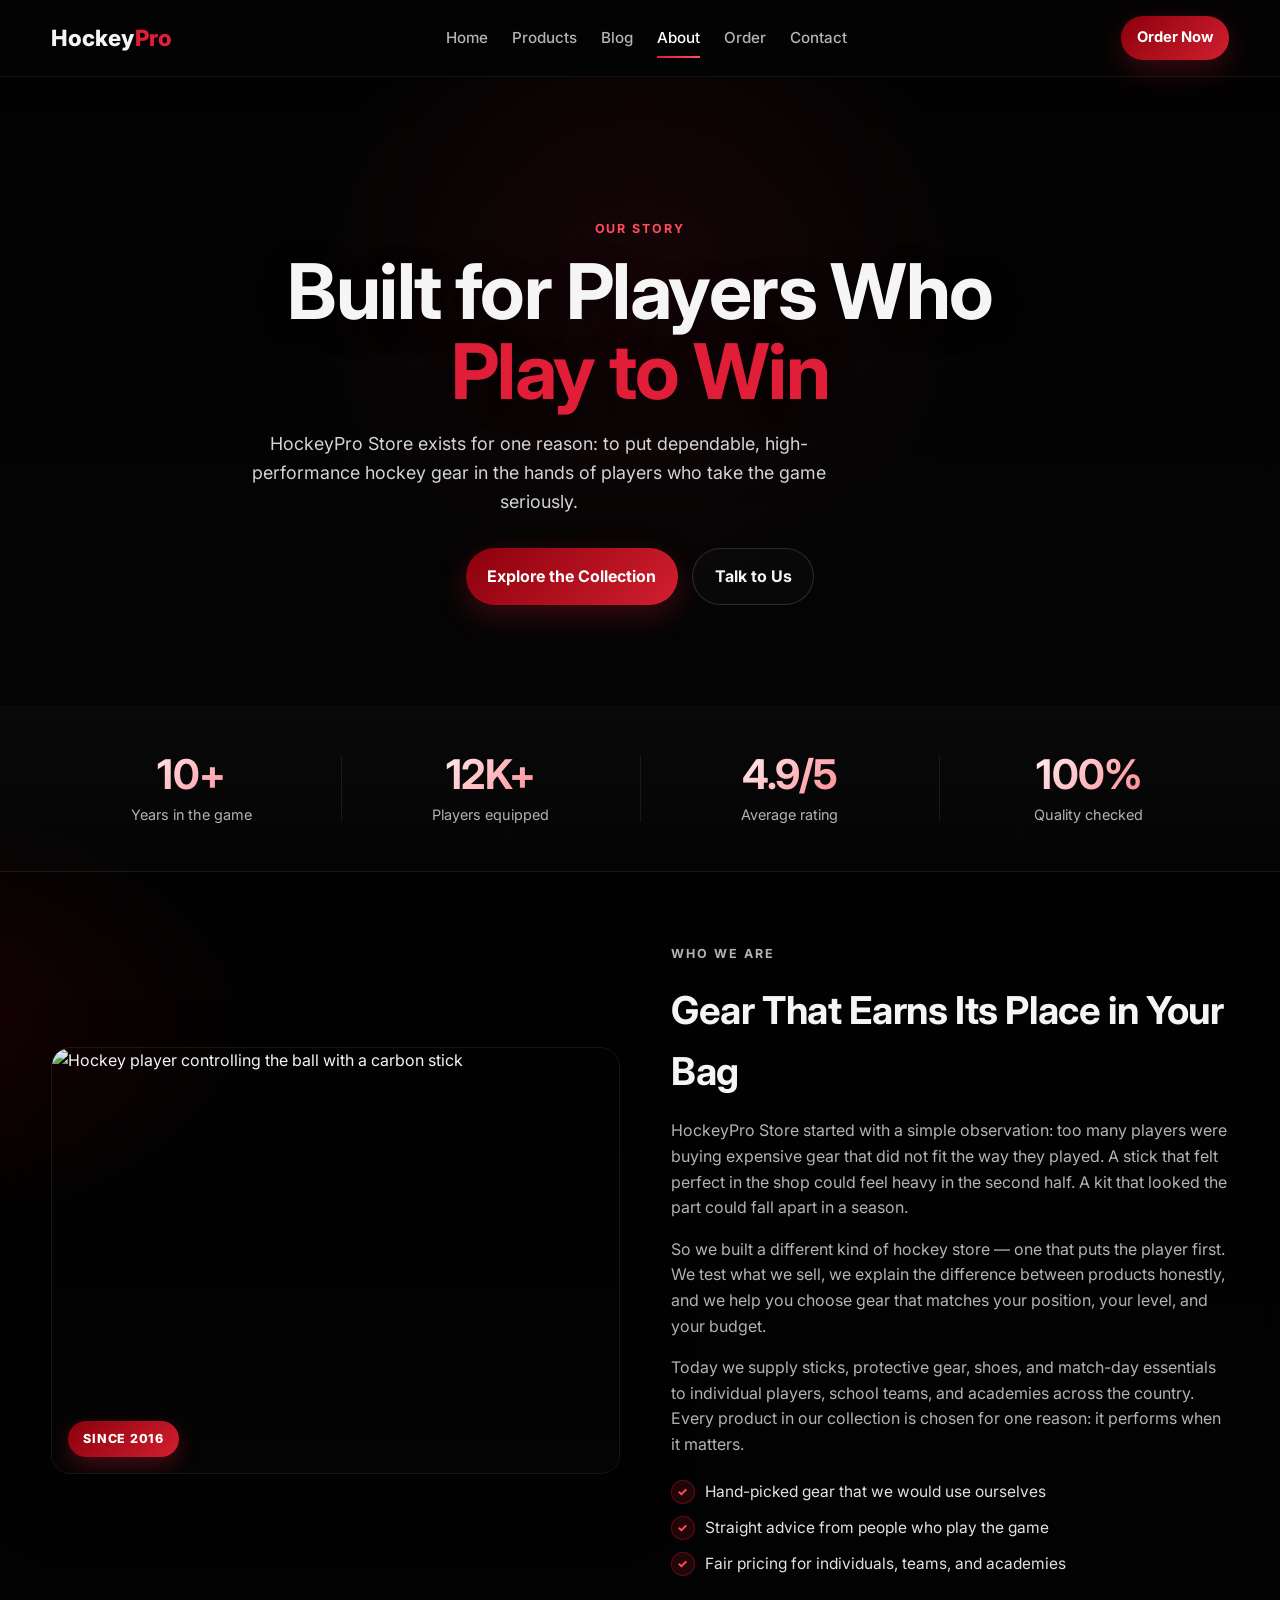
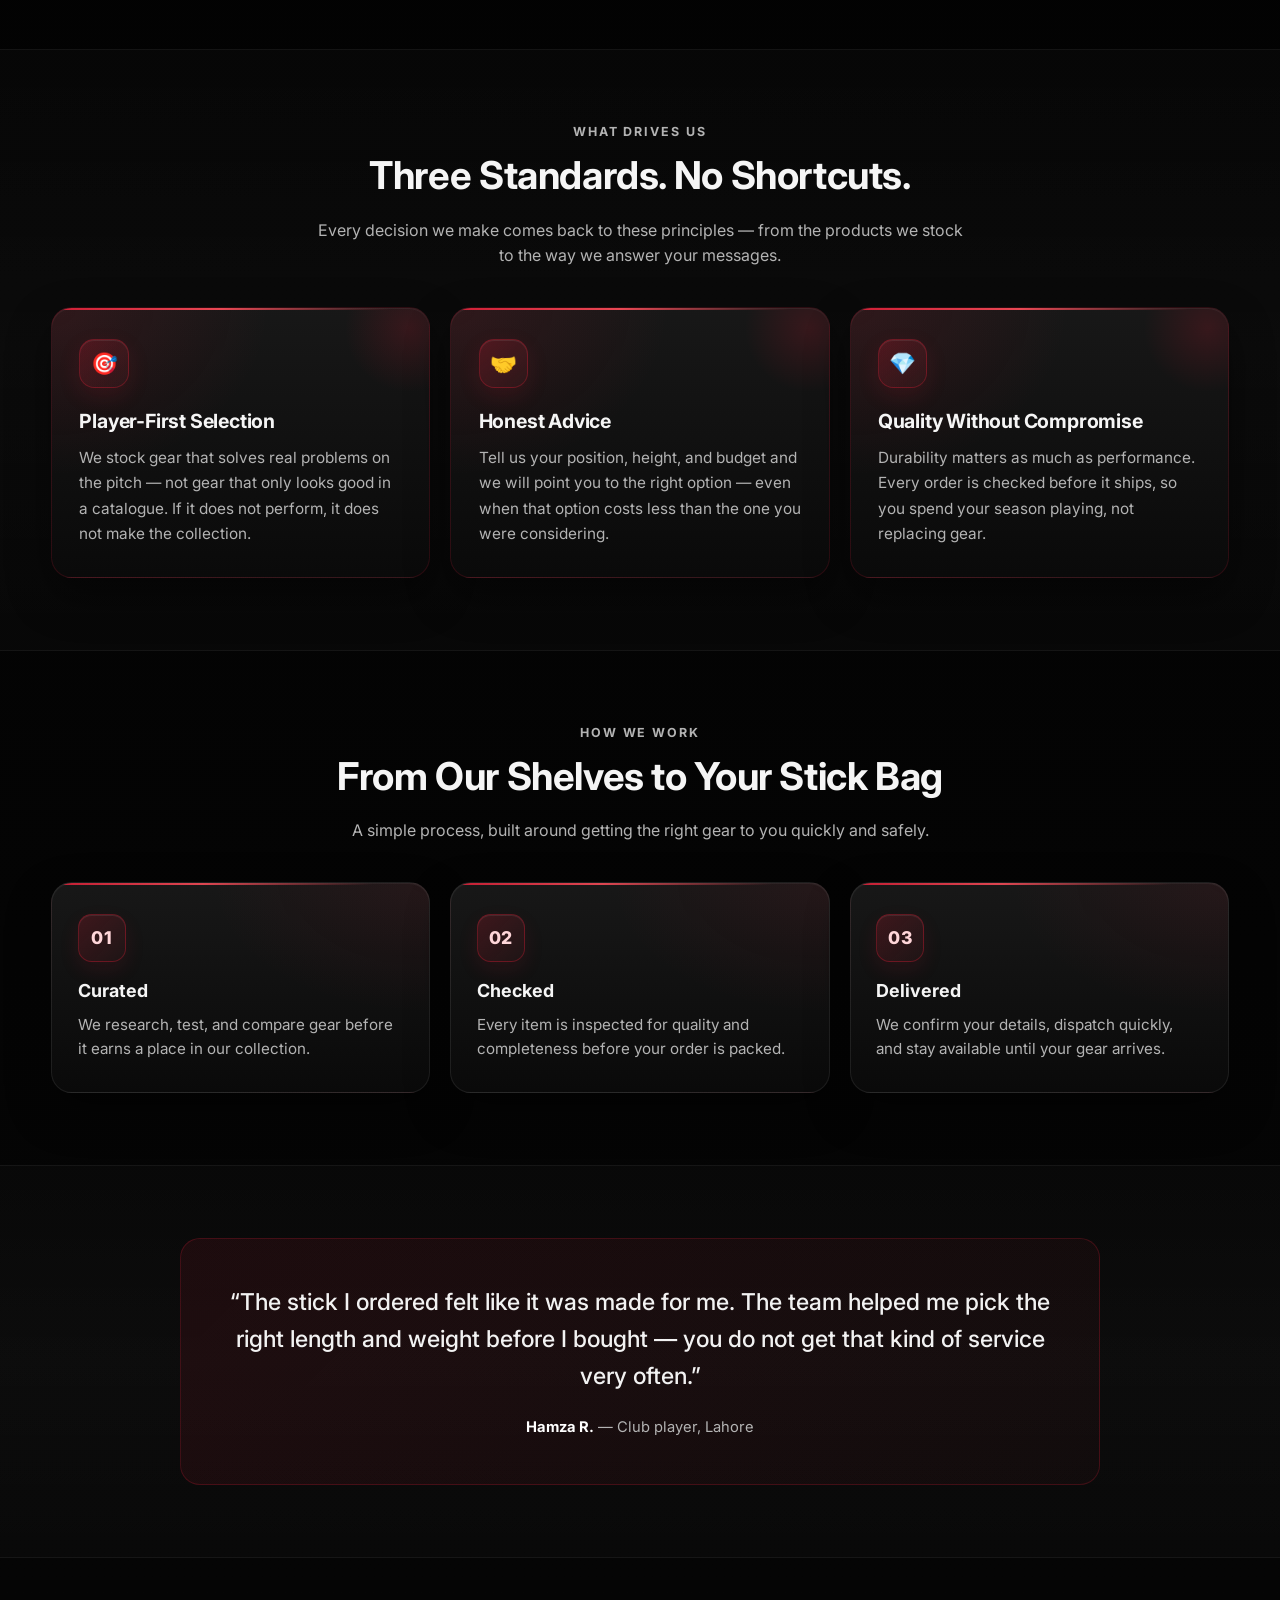
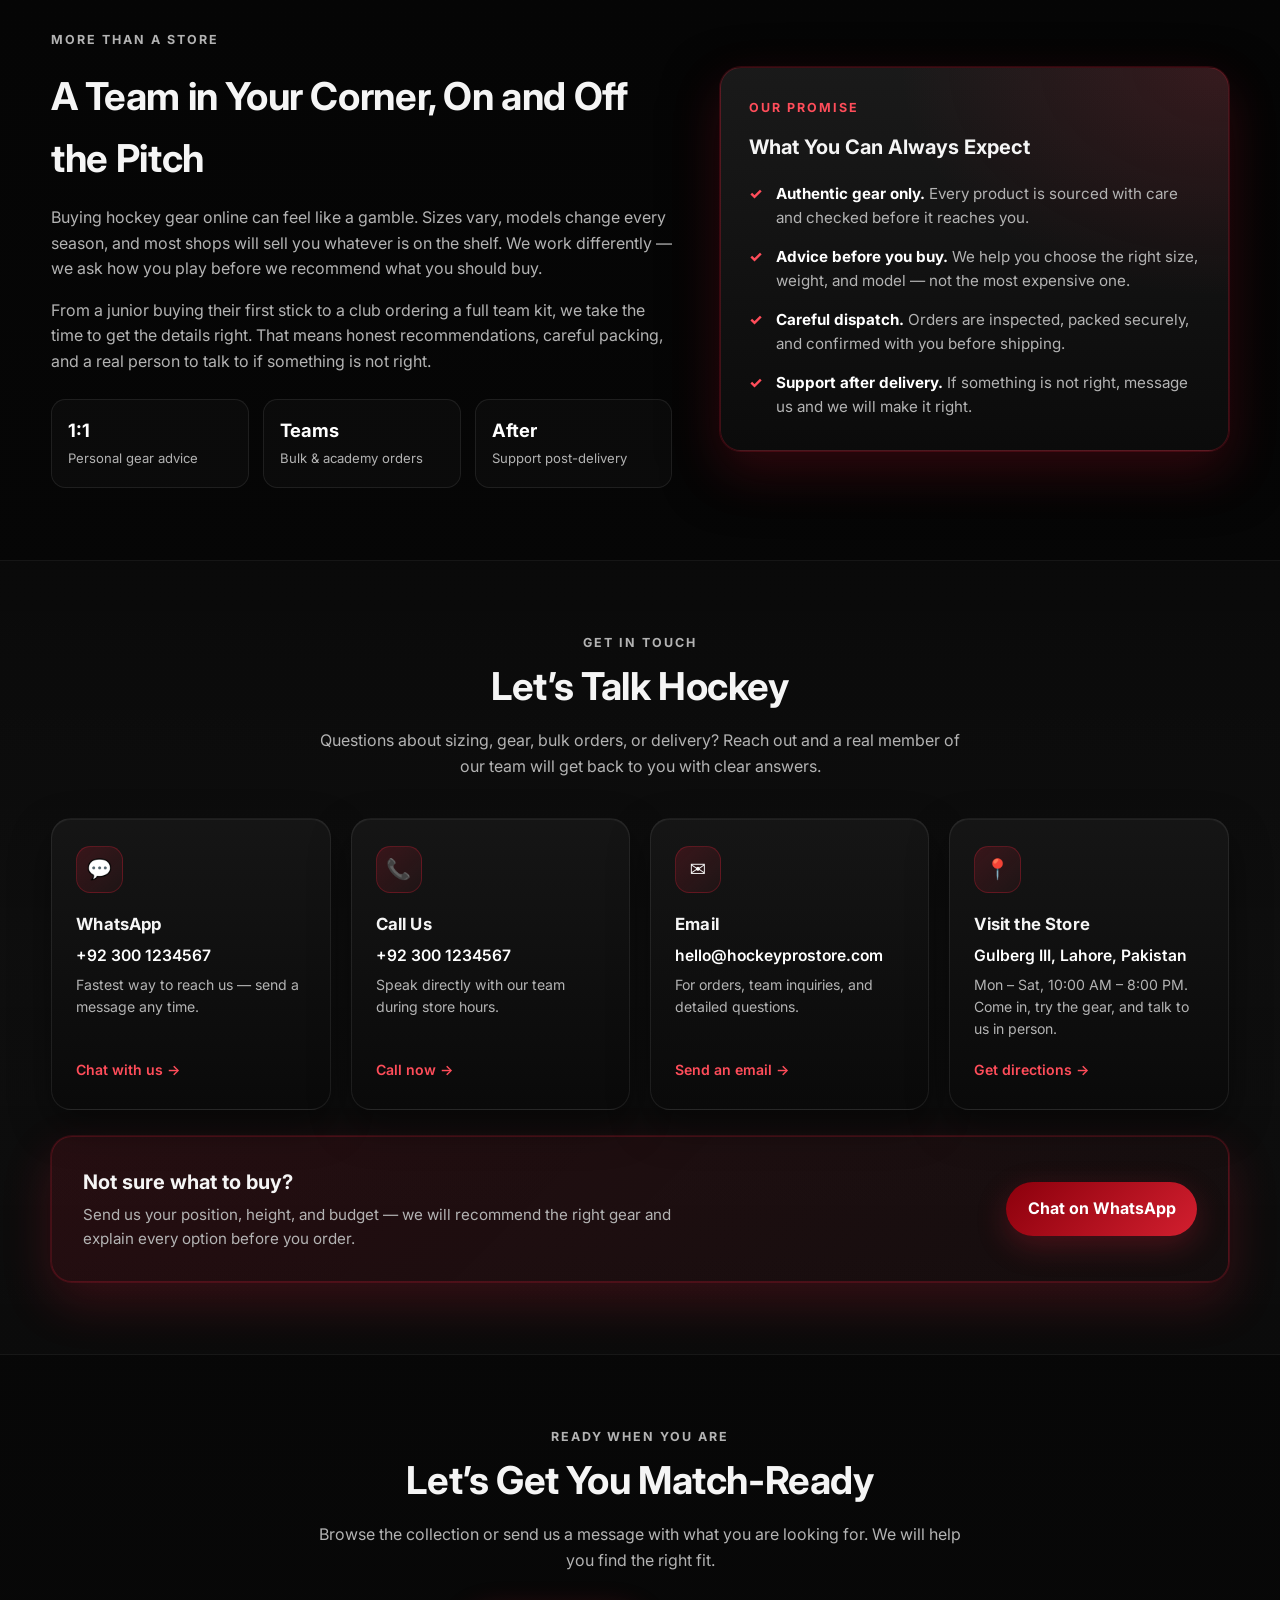
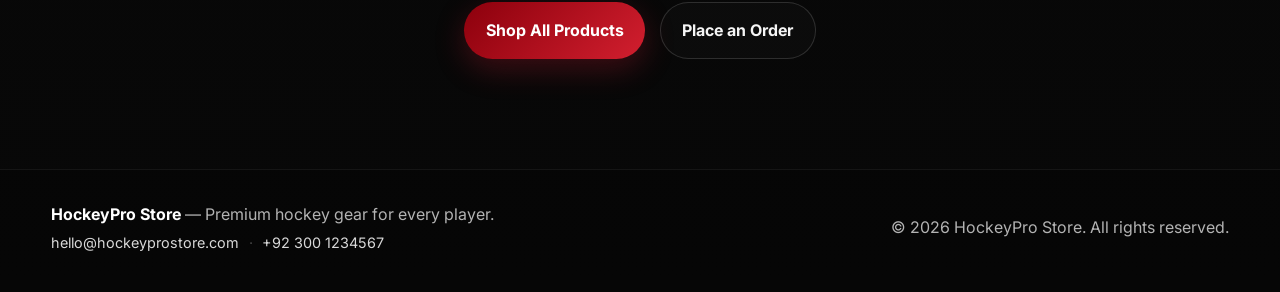
==== commit f734eaf2: "Switch site theme to blood red on black" ====
--- a/about.html
+++ b/about.html
@@ -3,6 +3,7 @@
 <head>
   <meta charset="UTF-8" />
   <meta name="viewport" content="width=device-width, initial-scale=1.0" />
+  <meta name="theme-color" content="#000000" />
   <title>About Us | HockeyPro Store</title>
   <meta name="description" content="Learn about HockeyPro Store — our story, our standards, and why players, teams, and academies trust us for premium hockey gear." />
   <link rel="canonical" href="https://app-seven-orpin-24.vercel.app/about" />
--- a/styles.css
+++ b/styles.css
@@ -5,30 +5,32 @@
   --surface-2: #171717;
   --text: #f5f5f5;
   --muted: #b3b3b3;
-  --accent: #ff6a00;
-  --accent-2: #ff8c1a;
-  --accent-dark: #e25800;
+  --accent: #e01e37;
+  --accent-2: #ff4d5a;
+  --accent-dark: #8c000c;
+  --accent-grad-end: #d21f2f;
   --border: rgba(255, 255, 255, 0.08);
-  --border-accent: rgba(255, 106, 0, 0.35);
+  --border-accent: rgba(255, 77, 90, 0.35);
   --shadow: 0 24px 60px rgba(0, 0, 0, 0.55);
-  --glow: 0 0 0 1px rgba(255,106,0,0.12), 0 20px 50px rgba(255,106,0,0.12);
+  --glow: 0 0 0 1px rgba(224,30,55,0.18), 0 20px 50px rgba(224,30,55,0.2);
 }
 
 * { box-sizing: border-box; }
-html { scroll-behavior: smooth; }
+html { scroll-behavior: smooth; background: #000; }
 body {
   margin: 0;
   font-family: "Inter", system-ui, -apple-system, Segoe UI, Roboto, sans-serif;
   color: var(--text);
   background:
-    radial-gradient(900px 500px at 85% -10%, rgba(255,106,0,0.18), transparent 60%),
-    radial-gradient(700px 400px at -10% 20%, rgba(255,106,0,0.08), transparent 55%),
-    linear-gradient(180deg, #050505 0%, #090909 100%);
+    radial-gradient(900px 500px at 85% -10%, rgba(224,30,55,0.20), transparent 60%),
+    radial-gradient(700px 400px at -10% 20%, rgba(140,0,12,0.18), transparent 55%),
+    linear-gradient(180deg, #000000 0%, #080808 100%);
   line-height: 1.6;
   min-height: 100vh;
 }
 
 a { color: inherit; text-decoration: none; }
+::selection { background: rgba(224,30,55,0.7); color: #fff; }
 .container { width: min(1180px, 92%); margin: 0 auto; }
 
 .site-header {
@@ -79,7 +81,7 @@
   cursor: pointer;
   transition: border-color 0.2s ease, background 0.2s ease;
 }
-.nav-toggle:hover { border-color: rgba(255,106,0,0.45); background: rgba(255,106,0,0.08); }
+.nav-toggle:hover { border-color: rgba(224,30,55,0.45); background: rgba(224,30,55,0.08); }
 .nav-toggle span {
   display: block;
   width: 1.05rem;
@@ -110,22 +112,22 @@
   justify-content: center;
   padding: 0.9rem 1.35rem;
   border-radius: 999px;
-  background: linear-gradient(135deg, var(--accent), var(--accent-2));
-  color: #120700;
+  background: linear-gradient(135deg, var(--accent-dark), var(--accent-grad-end));
+  color: #fff;
   font-weight: 700;
   border: none;
   cursor: pointer;
   transition: transform 0.18s ease, box-shadow 0.18s ease, filter 0.18s ease;
-  box-shadow: 0 10px 30px rgba(255,106,0,0.25);
-}
-.btn:hover { transform: translateY(-2px); filter: brightness(1.05); box-shadow: 0 14px 34px rgba(255,106,0,0.32); }
+  box-shadow: 0 10px 30px rgba(224,30,55,0.25);
+}
+.btn:hover { transform: translateY(-2px); filter: brightness(1.05); box-shadow: 0 14px 34px rgba(224,30,55,0.32); }
 .btn-outline {
   background: rgba(255,255,255,0.02);
   color: var(--text);
   border: 1px solid rgba(255,255,255,0.14);
   box-shadow: none;
 }
-.btn-outline:hover { background: rgba(255,255,255,0.06); border-color: rgba(255,106,0,0.4); box-shadow: none; }
+.btn-outline:hover { background: rgba(255,255,255,0.06); border-color: rgba(224,30,55,0.4); box-shadow: none; }
 .btn-sm { padding: 0.65rem 1rem; font-size: 0.92rem; }
 .btn-block { width: 100%; }
 
@@ -144,7 +146,7 @@
   z-index: 1;
   background:
     linear-gradient(180deg, rgba(5,5,5,0.35) 0%, rgba(5,5,5,0.6) 50%, rgba(5,5,5,0.92) 100%),
-    radial-gradient(circle at 50% 35%, rgba(255,106,0,0.18), transparent 45%);
+    radial-gradient(circle at 50% 35%, rgba(224,30,55,0.18), transparent 45%);
 }
 .hero-simple {
   position: relative;
@@ -206,7 +208,7 @@
 .product-card:hover {
   transform: translateY(-6px);
   border-color: var(--border-accent);
-  box-shadow: 0 0 0 1px rgba(255,106,0,0.15), 0 24px 50px rgba(255,106,0,0.14);
+  box-shadow: 0 0 0 1px rgba(224,30,55,0.15), 0 24px 50px rgba(224,30,55,0.14);
 }
 .product-media {
   position: relative;
@@ -241,10 +243,10 @@
   letter-spacing: 0.08em;
   text-transform: uppercase;
   color: #fff;
-  background: rgba(255,106,0,0.92);
+  background: rgba(224,30,55,0.92);
   padding: 0.35rem 0.6rem;
   border-radius: 999px;
-  box-shadow: 0 6px 18px rgba(255,106,0,0.25);
+  box-shadow: 0 6px 18px rgba(224,30,55,0.25);
 }
 .product-body { padding: 1.2rem 1.2rem 1.25rem; }
 .product-card h3, .feature h3 { margin: 0 0 0.45rem; font-size: 1.18rem; }
@@ -258,19 +260,19 @@
 }
 .product-meta .price { font-size: 1.12rem; color: #fff; }
 .link-btn {
-  background: linear-gradient(135deg, rgba(255,106,0,0.18), rgba(255,140,26,0.12));
-  color: #ffd7b0;
-  border: 1px solid rgba(255,106,0,0.4);
+  background: linear-gradient(135deg, rgba(224,30,55,0.18), rgba(255,77,90,0.12));
+  color: #ffd6d9;
+  border: 1px solid rgba(224,30,55,0.4);
   padding: 0.5rem 0.95rem;
   border-radius: 999px;
   font-weight: 600;
   cursor: pointer;
   transition: all 0.18s ease;
 }
-.link-btn:hover { background: linear-gradient(135deg, var(--accent), var(--accent-2)); color: #120700; border-color: transparent; }
+.link-btn:hover { background: linear-gradient(135deg, var(--accent-dark), var(--accent-grad-end)); color: #fff; border-color: transparent; }
 
 .features-grid { display: grid; grid-template-columns: repeat(3, 1fr); gap: 1.25rem; }
-.feature { border-top: 2px solid rgba(255,106,0,0.35); }
+.feature { border-top: 2px solid rgba(224,30,55,0.35); }
 .feature-icon { font-size: 1.4rem; margin-bottom: 0.4rem; }
 
 .order-grid {
@@ -285,7 +287,7 @@
   display: grid;
   gap: 1rem;
   background: linear-gradient(180deg, rgba(20,20,20,0.98), rgba(12,12,12,0.98));
-  border: 1px solid rgba(255,106,0,0.18);
+  border: 1px solid rgba(224,30,55,0.18);
   box-shadow: var(--glow);
 }
 .order-form label, .order-page-form label { display: grid; gap: 0.4rem; font-weight: 500; color: #e8e8e8; font-size: 0.95rem; }
@@ -305,12 +307,12 @@
 .order-form input:focus, .order-form select:focus, .order-form textarea:focus,
 .order-page-form input:focus, .order-page-form select:focus, .order-page-form textarea:focus {
   outline: none;
-  border-color: rgba(255,106,0,0.55);
-  box-shadow: 0 0 0 3px rgba(255,106,0,0.12);
+  border-color: rgba(224,30,55,0.55);
+  box-shadow: 0 0 0 3px rgba(224,30,55,0.12);
   background: rgba(255,255,255,0.05);
 }
 .order-form select option, .order-page-form select option { background: #111; color: #fff; }
-.form-status { min-height: 1.4em; margin: 0.2rem 0 0; color: #ffbf8a; font-weight: 500; }
+.form-status { min-height: 1.4em; margin: 0.2rem 0 0; color: #ffb3b8; font-weight: 500; }
 
 /* About page */
 .about-hero {
@@ -396,13 +398,13 @@
   bottom: 1rem;
   padding: 0.5rem 0.95rem;
   border-radius: 999px;
-  background: linear-gradient(135deg, var(--accent), var(--accent-2));
-  color: #120700;
+  background: linear-gradient(135deg, var(--accent-dark), var(--accent-grad-end));
+  color: #fff;
   font-weight: 800;
   font-size: 0.78rem;
   letter-spacing: 0.06em;
   text-transform: uppercase;
-  box-shadow: 0 8px 22px rgba(255,106,0,0.3);
+  box-shadow: 0 8px 22px rgba(224,30,55,0.3);
 }
 .story-copy h2 {
   font-size: clamp(1.7rem, 3vw, 2.4rem);
@@ -432,11 +434,11 @@
   border-radius: 50%;
   display: grid;
   place-items: center;
-  background: rgba(255,106,0,0.14);
+  background: rgba(224,30,55,0.14);
   color: var(--accent-2);
   font-size: 0.75rem;
   font-weight: 800;
-  border: 1px solid rgba(255,106,0,0.3);
+  border: 1px solid rgba(224,30,55,0.3);
 }
 
 .steps-grid {
@@ -449,7 +451,7 @@
   padding: 1.9rem 1.6rem;
   border-radius: 1.3rem;
   background:
-    radial-gradient(120% 130% at 100% 0%, rgba(255,106,0,0.07), transparent 48%),
+    radial-gradient(120% 130% at 100% 0%, rgba(224,30,55,0.07), transparent 48%),
     linear-gradient(180deg, rgba(24,24,24,0.98), rgba(10,10,10,0.99));
   border: 1px solid rgba(255,255,255,0.08);
   box-shadow: 0 18px 44px rgba(0,0,0,0.42), inset 0 1px 0 rgba(255,255,255,0.05);
@@ -458,8 +460,8 @@
 }
 .step-card:hover {
   transform: translateY(-6px);
-  border-color: rgba(255,106,0,0.38);
-  box-shadow: 0 26px 60px rgba(0,0,0,0.5), 0 0 0 1px rgba(255,106,0,0.14), 0 18px 44px rgba(255,106,0,0.1);
+  border-color: rgba(224,30,55,0.38);
+  box-shadow: 0 26px 60px rgba(0,0,0,0.5), 0 0 0 1px rgba(224,30,55,0.14), 0 18px 44px rgba(224,30,55,0.1);
 }
 .step-card::before {
   content: "";
@@ -478,10 +480,10 @@
   font-size: 1.1rem;
   font-weight: 800;
   letter-spacing: 0.02em;
-  color: #ffd7b0;
-  background: linear-gradient(135deg, rgba(255,106,0,0.2), rgba(255,140,26,0.05));
-  border: 1px solid rgba(255,106,0,0.32);
-  box-shadow: inset 0 1px 0 rgba(255,255,255,0.08), 0 8px 20px rgba(255,106,0,0.1);
+  color: #ffd6d9;
+  background: linear-gradient(135deg, rgba(224,30,55,0.2), rgba(255,77,90,0.05));
+  border: 1px solid rgba(224,30,55,0.32);
+  box-shadow: inset 0 1px 0 rgba(255,255,255,0.08), 0 8px 20px rgba(224,30,55,0.1);
   margin-bottom: 0.95rem;
 }
 .step-card h3 { margin: 0 0 0.45rem; font-size: 1.12rem; }
@@ -492,8 +494,8 @@
   max-width: 920px;
   padding: 2.8rem 2.2rem;
   border-radius: 1.25rem;
-  border: 1px solid rgba(255,106,0,0.22);
-  background: linear-gradient(135deg, rgba(255,106,0,0.09), rgba(255,140,26,0.03));
+  border: 1px solid rgba(224,30,55,0.22);
+  background: linear-gradient(135deg, rgba(224,30,55,0.09), rgba(255,77,90,0.03));
   text-align: center;
 }
 .about-quote p {
@@ -512,9 +514,9 @@
   position: relative;
   padding: 1.9rem 1.7rem;
   border-radius: 1.3rem;
-  border: 1px solid rgba(255,106,0,0.16);
+  border: 1px solid rgba(224,30,55,0.16);
   background:
-    radial-gradient(120% 130% at 0% 0%, rgba(255,106,0,0.12), transparent 48%),
+    radial-gradient(120% 130% at 0% 0%, rgba(224,30,55,0.12), transparent 48%),
     linear-gradient(180deg, rgba(24,24,24,0.98), rgba(10,10,10,0.99));
   box-shadow: 0 18px 44px rgba(0,0,0,0.45), inset 0 1px 0 rgba(255,255,255,0.06);
   overflow: hidden;
@@ -536,14 +538,14 @@
   width: 130px;
   height: 130px;
   border-radius: 50%;
-  background: radial-gradient(circle, rgba(255,106,0,0.16), transparent 70%);
+  background: radial-gradient(circle, rgba(224,30,55,0.16), transparent 70%);
   pointer-events: none;
 }
 .feature > * { position: relative; z-index: 1; }
 .feature:hover {
   transform: translateY(-8px);
-  border-color: rgba(255,106,0,0.45);
-  box-shadow: 0 26px 60px rgba(0,0,0,0.55), 0 0 0 1px rgba(255,106,0,0.18), 0 18px 44px rgba(255,106,0,0.12);
+  border-color: rgba(224,30,55,0.45);
+  box-shadow: 0 26px 60px rgba(0,0,0,0.55), 0 0 0 1px rgba(224,30,55,0.18), 0 18px 44px rgba(224,30,55,0.12);
 }
 .feature-icon {
   width: 3.1rem;
@@ -551,9 +553,9 @@
   border-radius: 0.95rem;
   display: grid;
   place-items: center;
-  background: linear-gradient(135deg, rgba(255,106,0,0.22), rgba(255,140,26,0.06));
-  border: 1px solid rgba(255,106,0,0.3);
-  box-shadow: inset 0 1px 0 rgba(255,255,255,0.08), 0 8px 22px rgba(255,106,0,0.12);
+  background: linear-gradient(135deg, rgba(224,30,55,0.22), rgba(255,77,90,0.06));
+  border: 1px solid rgba(224,30,55,0.3);
+  box-shadow: inset 0 1px 0 rgba(255,255,255,0.08), 0 8px 22px rgba(224,30,55,0.12);
   font-size: 1.35rem;
   margin-bottom: 1.1rem;
 }
@@ -592,9 +594,9 @@
   position: relative;
   padding: 1.9rem 1.7rem;
   border-radius: 1.3rem;
-  border: 1px solid rgba(255,106,0,0.24);
+  border: 1px solid rgba(224,30,55,0.24);
   background:
-    radial-gradient(130% 120% at 100% 0%, rgba(255,106,0,0.14), transparent 50%),
+    radial-gradient(130% 120% at 100% 0%, rgba(224,30,55,0.14), transparent 50%),
     linear-gradient(180deg, rgba(26,26,26,0.99), rgba(11,11,11,1));
   box-shadow: var(--glow), 0 22px 55px rgba(0,0,0,0.5);
 }
@@ -653,8 +655,8 @@
 }
 .contact-card:hover {
   transform: translateY(-6px);
-  border-color: rgba(255,106,0,0.4);
-  box-shadow: 0 24px 55px rgba(0,0,0,0.5), 0 0 0 1px rgba(255,106,0,0.14);
+  border-color: rgba(224,30,55,0.4);
+  box-shadow: 0 24px 55px rgba(0,0,0,0.5), 0 0 0 1px rgba(224,30,55,0.14);
 }
 .contact-card:hover::before { opacity: 1; }
 .contact-icon {
@@ -663,8 +665,8 @@
   display: grid;
   place-items: center;
   border-radius: 0.9rem;
-  background: linear-gradient(135deg, rgba(255,106,0,0.18), rgba(255,140,26,0.05));
-  border: 1px solid rgba(255,106,0,0.28);
+  background: linear-gradient(135deg, rgba(224,30,55,0.18), rgba(255,77,90,0.05));
+  border: 1px solid rgba(224,30,55,0.28);
   font-size: 1.25rem;
   margin-bottom: 0.8rem;
 }
@@ -692,8 +694,8 @@
   gap: 1.5rem;
   padding: 1.8rem 1.9rem;
   border-radius: 1.3rem;
-  border: 1px solid rgba(255,106,0,0.24);
-  background: linear-gradient(135deg, rgba(255,106,0,0.12), rgba(255,140,26,0.03));
+  border: 1px solid rgba(224,30,55,0.24);
+  background: linear-gradient(135deg, rgba(224,30,55,0.12), rgba(255,77,90,0.03));
   box-shadow: var(--glow);
 }
 .contact-cta h3 { margin: 0 0 0.35rem; font-size: 1.25rem; }
@@ -735,8 +737,8 @@
   border-radius: 50%;
   display: inline-grid;
   place-items: center;
-  background: linear-gradient(135deg, var(--accent), var(--accent-2));
-  color: #120700;
+  background: linear-gradient(135deg, var(--accent-dark), var(--accent-grad-end));
+  color: #fff;
   font-weight: 800;
   font-size: 0.76rem;
   letter-spacing: 0.02em;
@@ -797,8 +799,8 @@
   margin: 1.8rem 0;
   padding: 1.35rem 1.5rem;
   border-radius: 1rem;
-  border: 1px solid rgba(255,106,0,0.28);
-  background: linear-gradient(135deg, rgba(255,106,0,0.1), rgba(255,140,26,0.04));
+  border: 1px solid rgba(224,30,55,0.28);
+  background: linear-gradient(135deg, rgba(224,30,55,0.1), rgba(255,77,90,0.04));
 }
 .callout h3 { margin: 0 0 0.45rem; font-size: 1.05rem; }
 .callout p { margin: 0; color: #d8d8d8; }
@@ -827,7 +829,7 @@
   display: block;
 }
 .aside-card .aside-price { color: #fff; font-size: 1.2rem; margin: 0 0 1rem; }
-.aside-card-alt { border-color: rgba(255,106,0,0.22); }
+.aside-card-alt { border-color: rgba(224,30,55,0.22); }
 .blog-cta { border-top: none; }
 
 .site-footer {
@@ -866,8 +868,8 @@
   display: grid;
   place-items: center;
   border-radius: 0.8rem;
-  background: linear-gradient(135deg, rgba(255,106,0,0.16), rgba(255,140,26,0.04));
-  border: 1px solid rgba(255,106,0,0.25);
+  background: linear-gradient(135deg, rgba(224,30,55,0.16), rgba(255,77,90,0.04));
+  border: 1px solid rgba(224,30,55,0.25);
   font-size: 1.05rem;
 }
 .trust-item strong { display: block; font-size: 0.9rem; line-height: 1.25; }
@@ -896,17 +898,17 @@
 }
 .filter-chip:hover {
   color: #fff;
-  border-color: rgba(255,106,0,0.38);
-  background: rgba(255,106,0,0.09);
+  border-color: rgba(224,30,55,0.38);
+  background: rgba(224,30,55,0.09);
   transform: translateY(-1px);
 }
 .filter-chip.is-active {
-  color: #120700;
-  background: linear-gradient(135deg, var(--accent), var(--accent-2));
+  color: #fff;
+  background: linear-gradient(135deg, var(--accent-dark), var(--accent-grad-end));
   border-color: transparent;
-  box-shadow: 0 8px 22px rgba(255,106,0,0.26);
-}
-.filter-chip:focus-visible { outline: 2px solid rgba(255,140,26,0.75); outline-offset: 2px; }
+  box-shadow: 0 8px 22px rgba(224,30,55,0.26);
+}
+.filter-chip:focus-visible { outline: 2px solid rgba(255,77,90,0.75); outline-offset: 2px; }
 .product-count { margin: 0; color: var(--muted); font-size: 0.88rem; }
 
 .products-grid { gap: 1.5rem; }
@@ -917,16 +919,16 @@
 }
 .products-page .product-card:hover {
   transform: translateY(-8px);
-  border-color: rgba(255,106,0,0.42);
-  box-shadow: 0 28px 60px rgba(0,0,0,0.5), 0 0 0 1px rgba(255,106,0,0.16), 0 20px 46px rgba(255,106,0,0.12);
+  border-color: rgba(224,30,55,0.42);
+  box-shadow: 0 28px 60px rgba(0,0,0,0.5), 0 0 0 1px rgba(224,30,55,0.16), 0 20px 46px rgba(224,30,55,0.12);
 }
 .products-page .product-media::after {
   background: linear-gradient(to top, rgba(5,5,5,0.9) 0%, rgba(5,5,5,0.12) 50%, rgba(5,5,5,0) 100%);
 }
 .products-page .product-tag {
-  background: linear-gradient(135deg, var(--accent), var(--accent-2));
-  color: #120700;
-  box-shadow: 0 8px 20px rgba(255,106,0,0.28);
+  background: linear-gradient(135deg, var(--accent-dark), var(--accent-grad-end));
+  color: #fff;
+  box-shadow: 0 8px 20px rgba(224,30,55,0.28);
 }
 .products-page .product-body { padding: 1.3rem 1.3rem 1.35rem; }
 .products-page .product-card .product-cat {
@@ -976,16 +978,16 @@
 }
 .home-page .product-card:hover {
   transform: translateY(-8px);
-  border-color: rgba(255,106,0,0.42);
-  box-shadow: 0 28px 60px rgba(0,0,0,0.5), 0 0 0 1px rgba(255,106,0,0.16), 0 20px 46px rgba(255,106,0,0.12);
+  border-color: rgba(224,30,55,0.42);
+  box-shadow: 0 28px 60px rgba(0,0,0,0.5), 0 0 0 1px rgba(224,30,55,0.16), 0 20px 46px rgba(224,30,55,0.12);
 }
 .home-page .product-media::after {
   background: linear-gradient(to top, rgba(5,5,5,0.9) 0%, rgba(5,5,5,0.12) 50%, rgba(5,5,5,0) 100%);
 }
 .home-page .product-tag {
-  background: linear-gradient(135deg, var(--accent), var(--accent-2));
-  color: #120700;
-  box-shadow: 0 8px 20px rgba(255,106,0,0.28);
+  background: linear-gradient(135deg, var(--accent-dark), var(--accent-grad-end));
+  color: #fff;
+  box-shadow: 0 8px 20px rgba(224,30,55,0.28);
 }
 .home-page .product-body { padding: 1.3rem 1.3rem 1.35rem; }
 .home-page .product-card .product-cat {
@@ -1039,8 +1041,8 @@
   border-radius: 50%;
   display: grid;
   place-items: center;
-  background: rgba(255,106,0,0.14);
-  border: 1px solid rgba(255,106,0,0.32);
+  background: rgba(224,30,55,0.14);
+  border: 1px solid rgba(224,30,55,0.32);
   color: var(--accent-2);
   font-size: 0.72rem;
   font-weight: 800;
@@ -1051,11 +1053,11 @@
 
 .home-page .order-form {
   position: relative;
-  border: 1px solid rgba(255,106,0,0.26);
+  border: 1px solid rgba(224,30,55,0.26);
   background:
-    radial-gradient(120% 110% at 100% 0%, rgba(255,106,0,0.12), transparent 45%),
+    radial-gradient(120% 110% at 100% 0%, rgba(224,30,55,0.12), transparent 45%),
     linear-gradient(180deg, rgba(22,22,22,0.99), rgba(9,9,9,0.99));
-  box-shadow: 0 24px 60px rgba(0,0,0,0.5), 0 0 0 1px rgba(255,106,0,0.07);
+  box-shadow: 0 24px 60px rgba(0,0,0,0.5), 0 0 0 1px rgba(224,30,55,0.07);
   overflow: hidden;
 }
 .home-page .order-form::before {
@@ -1082,8 +1084,8 @@
   border-radius: 0.85rem;
   display: grid;
   place-items: center;
-  background: linear-gradient(135deg, rgba(255,106,0,0.2), rgba(255,140,26,0.05));
-  border: 1px solid rgba(255,106,0,0.3);
+  background: linear-gradient(135deg, rgba(224,30,55,0.2), rgba(255,77,90,0.05));
+  border: 1px solid rgba(224,30,55,0.3);
   font-size: 1.25rem;
 }
 .form-note {
@@ -1113,14 +1115,14 @@
   border-radius: 1.25rem;
   border: 1px solid rgba(255,255,255,0.08);
   background:
-    radial-gradient(120% 120% at 0% 0%, rgba(255,106,0,0.06), transparent 45%),
+    radial-gradient(120% 120% at 0% 0%, rgba(224,30,55,0.06), transparent 45%),
     linear-gradient(180deg, rgba(20,20,20,0.98), rgba(9,9,9,0.99));
   box-shadow: 0 18px 42px rgba(0,0,0,0.4), inset 0 1px 0 rgba(255,255,255,0.05);
   transition: border-color 0.2s ease, box-shadow 0.2s ease;
 }
 .form-card:focus-within {
-  border-color: rgba(255,106,0,0.28);
-  box-shadow: 0 22px 48px rgba(0,0,0,0.45), 0 0 0 1px rgba(255,106,0,0.08);
+  border-color: rgba(224,30,55,0.28);
+  box-shadow: 0 22px 48px rgba(0,0,0,0.45), 0 0 0 1px rgba(224,30,55,0.08);
 }
 .form-card-head {
   display: flex;
@@ -1137,9 +1139,9 @@
   display: grid;
   place-items: center;
   border-radius: 0.75rem;
-  background: linear-gradient(135deg, rgba(255,106,0,0.2), rgba(255,140,26,0.05));
-  border: 1px solid rgba(255,106,0,0.3);
-  color: #ffd7b0;
+  background: linear-gradient(135deg, rgba(224,30,55,0.2), rgba(255,77,90,0.05));
+  border: 1px solid rgba(224,30,55,0.3);
+  color: #ffd6d9;
   font-size: 0.85rem;
   font-weight: 800;
 }
@@ -1196,18 +1198,18 @@
   text-transform: uppercase;
   letter-spacing: 0.08em;
   color: var(--accent-2);
-  background: rgba(255,106,0,0.1);
-  border: 1px solid rgba(255,106,0,0.25);
+  background: rgba(224,30,55,0.1);
+  border: 1px solid rgba(224,30,55,0.25);
   padding: 0.25rem 0.5rem;
   border-radius: 999px;
   white-space: nowrap;
 }
 .choice input:checked + .choice-card {
-  border-color: rgba(255,106,0,0.5);
-  background: linear-gradient(135deg, rgba(255,106,0,0.12), rgba(255,140,26,0.03));
-  box-shadow: 0 0 0 1px rgba(255,106,0,0.15), 0 10px 26px rgba(255,106,0,0.08);
-}
-.choice input:focus-visible + .choice-card { outline: 2px solid rgba(255,140,26,0.7); outline-offset: 2px; }
+  border-color: rgba(224,30,55,0.5);
+  background: linear-gradient(135deg, rgba(224,30,55,0.12), rgba(255,77,90,0.03));
+  box-shadow: 0 0 0 1px rgba(224,30,55,0.15), 0 10px 26px rgba(224,30,55,0.08);
+}
+.choice input:focus-visible + .choice-card { outline: 2px solid rgba(255,77,90,0.7); outline-offset: 2px; }
 .choice-note { margin: 0.7rem 0 0; color: var(--muted); font-size: 0.82rem; }
 .order-page-form .form-note { margin-top: 1.1rem; }
 
@@ -1216,9 +1218,9 @@
   position: relative;
   padding: 1.6rem;
   border-radius: 1.25rem;
-  border: 1px solid rgba(255,106,0,0.28);
+  border: 1px solid rgba(224,30,55,0.28);
   background:
-    radial-gradient(120% 110% at 100% 0%, rgba(255,106,0,0.14), transparent 45%),
+    radial-gradient(120% 110% at 100% 0%, rgba(224,30,55,0.14), transparent 45%),
     linear-gradient(180deg, rgba(24,24,24,0.99), rgba(10,10,10,0.99));
   box-shadow: 0 24px 60px rgba(0,0,0,0.5), var(--glow);
   overflow: hidden;
@@ -1302,9 +1304,9 @@
   margin: 0 auto;
   padding: 2.4rem 2rem 2rem;
   border-radius: 1.35rem;
-  border: 1px solid rgba(255,106,0,0.3);
+  border: 1px solid rgba(224,30,55,0.3);
   background:
-    radial-gradient(120% 110% at 100% 0%, rgba(255,106,0,0.15), transparent 45%),
+    radial-gradient(120% 110% at 100% 0%, rgba(224,30,55,0.15), transparent 45%),
     linear-gradient(180deg, rgba(24,24,24,0.99), rgba(10,10,10,0.99));
   box-shadow: 0 26px 70px rgba(0,0,0,0.55), var(--glow);
   text-align: center;
@@ -1325,12 +1327,12 @@
   display: grid;
   place-items: center;
   border-radius: 50%;
-  background: linear-gradient(135deg, rgba(255,106,0,0.22), rgba(255,140,26,0.06));
-  border: 1px solid rgba(255,106,0,0.4);
+  background: linear-gradient(135deg, rgba(224,30,55,0.22), rgba(255,77,90,0.06));
+  border: 1px solid rgba(224,30,55,0.4);
   color: var(--accent-2);
   font-size: 1.5rem;
   font-weight: 800;
-  box-shadow: 0 0 0 6px rgba(255,106,0,0.06);
+  box-shadow: 0 0 0 6px rgba(224,30,55,0.06);
 }
 .order-success h2 { margin: 0.15rem 0 0.6rem; font-size: clamp(1.7rem, 3vw, 2.1rem); }
 .success-lead {
@@ -1427,8 +1429,8 @@
   display: grid;
   place-items: center;
   border-radius: 0.65rem;
-  background: rgba(255,106,0,0.08);
-  border: 1px solid rgba(255,106,0,0.22);
+  background: rgba(224,30,55,0.08);
+  border: 1px solid rgba(224,30,55,0.22);
   font-size: 0.95rem;
 }
 .info-item strong { display: block; font-size: 0.9rem; color: #fff; }
@@ -1459,7 +1461,7 @@
   overflow: hidden;
   transition: border-color 0.2s ease;
 }
-.faq-item[open] { border-color: rgba(255,106,0,0.32); }
+.faq-item[open] { border-color: rgba(224,30,55,0.32); }
 .faq-item summary {
   list-style: none;
   cursor: pointer;
@@ -1479,7 +1481,7 @@
   display: grid;
   place-items: center;
   border-radius: 50%;
-  border: 1px solid rgba(255,106,0,0.35);
+  border: 1px solid rgba(224,30,55,0.35);
   color: var(--accent-2);
   font-size: 1rem;
   transition: transform 0.2s ease;
@@ -1551,7 +1553,7 @@
   .nav-links.is-open { display: flex; }
   .nav-links a { padding: 0.75rem 0.85rem; border-radius: 0.6rem; font-size: 1rem; }
   .nav-links a:hover,
-  .nav-links a.active { background: rgba(255,106,0,0.08); }
+  .nav-links a.active { background: rgba(224,30,55,0.08); }
   .nav-links a::after { display: none; }
   .product-grid, .features-grid { grid-template-columns: 1fr; }
   .hero { min-height: 70vh; padding: 5.5rem 0 3.5rem; }
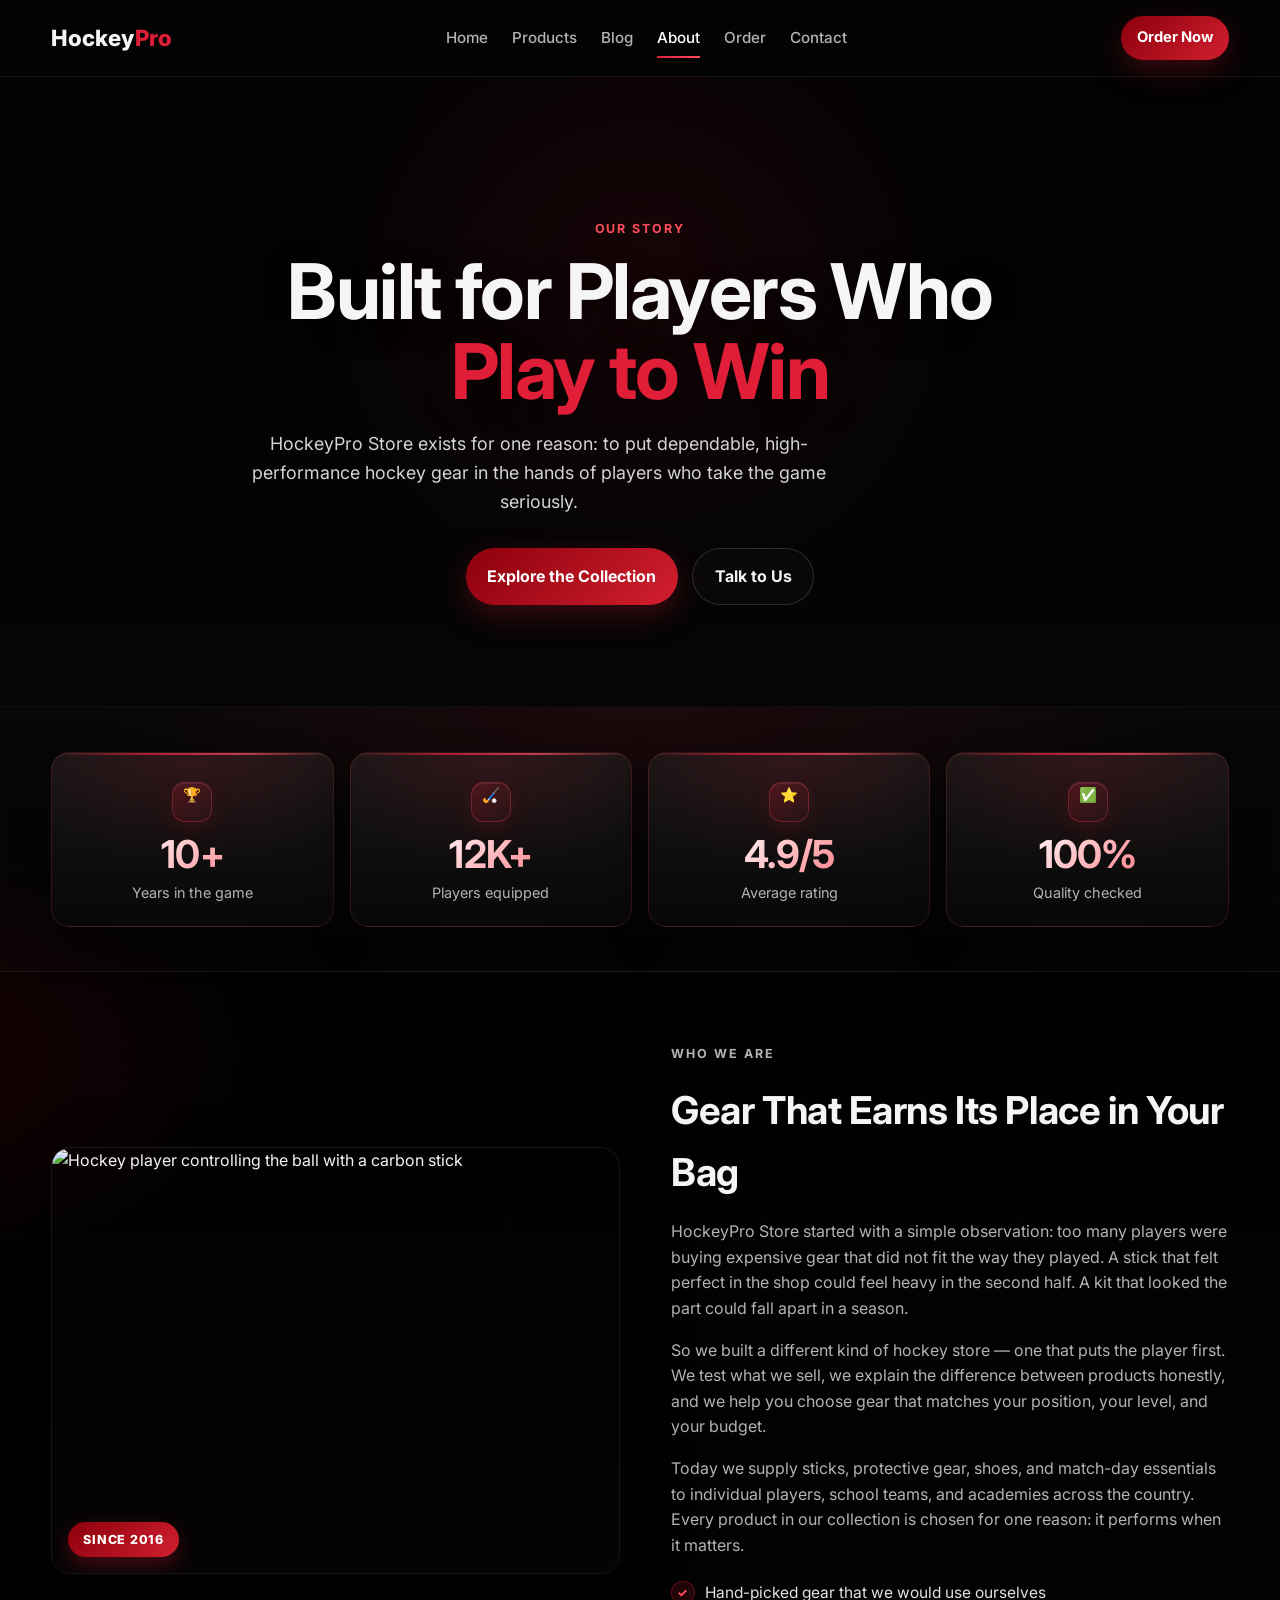
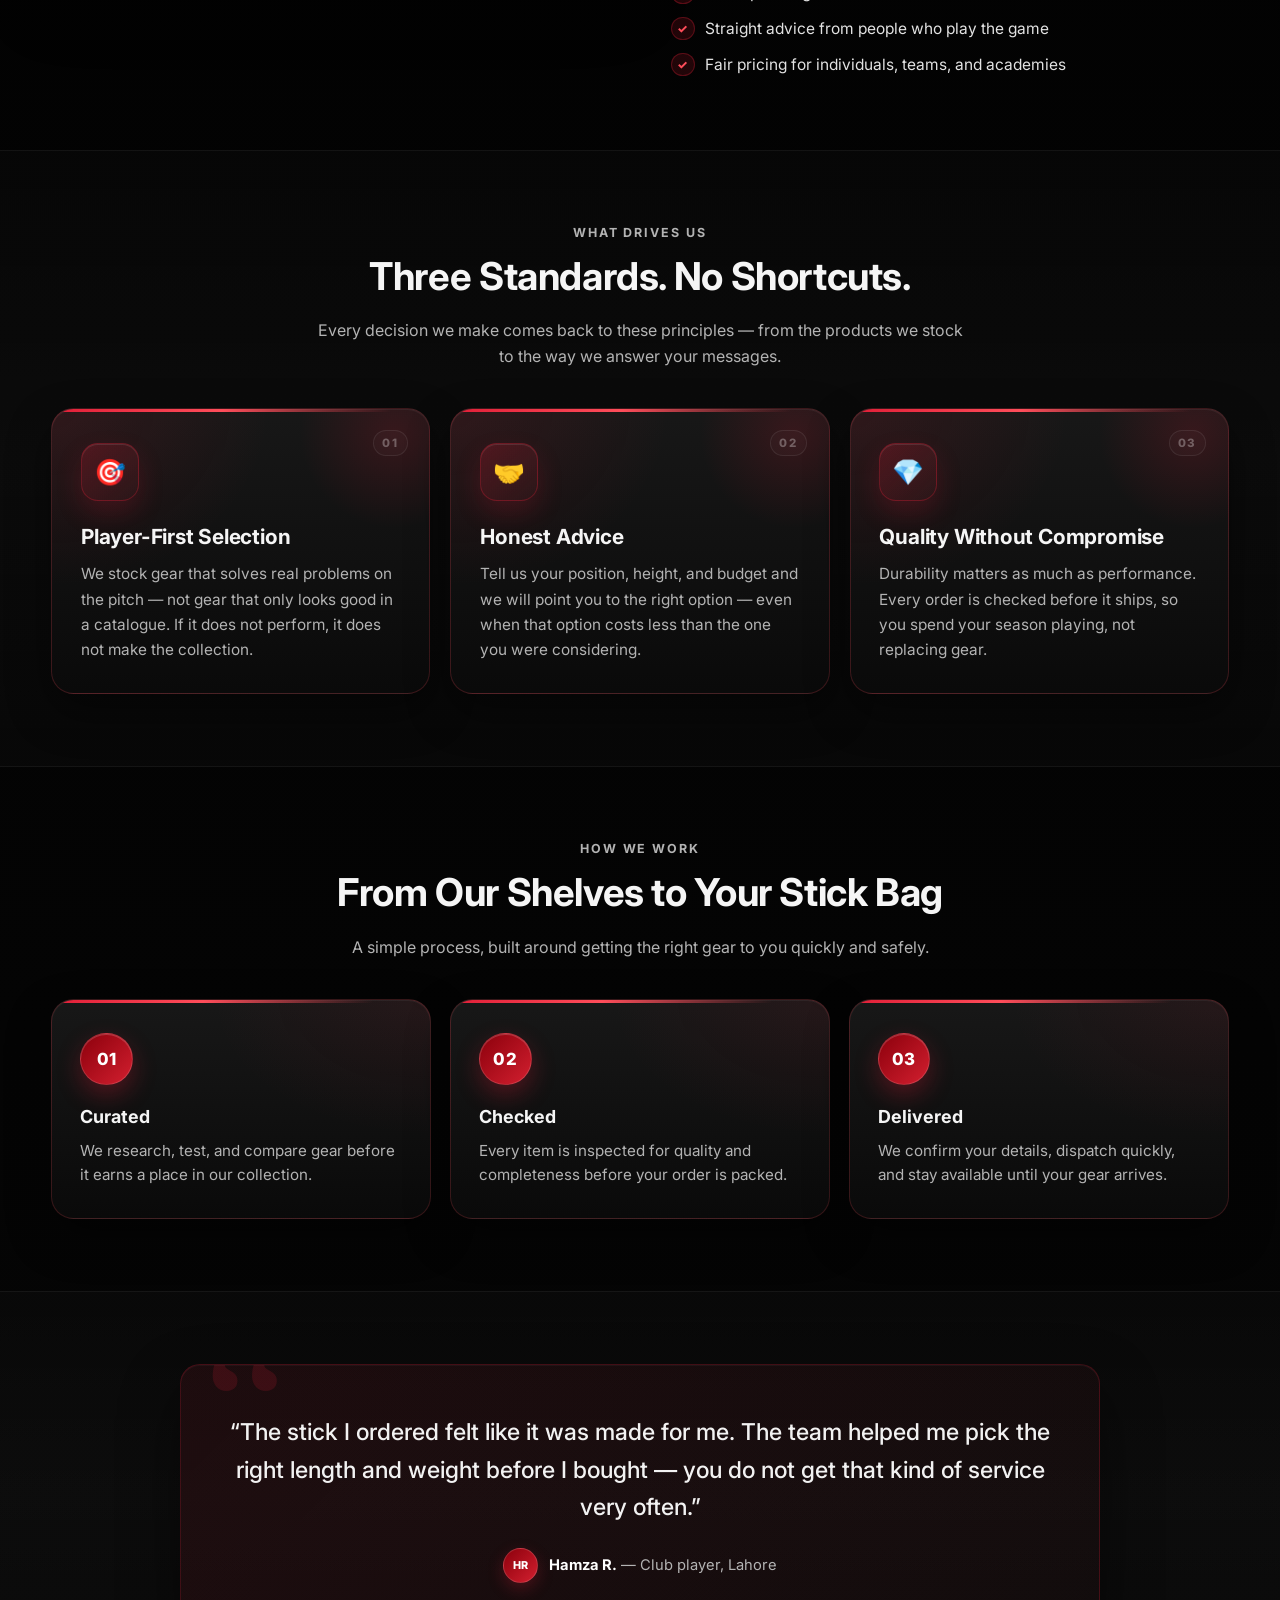
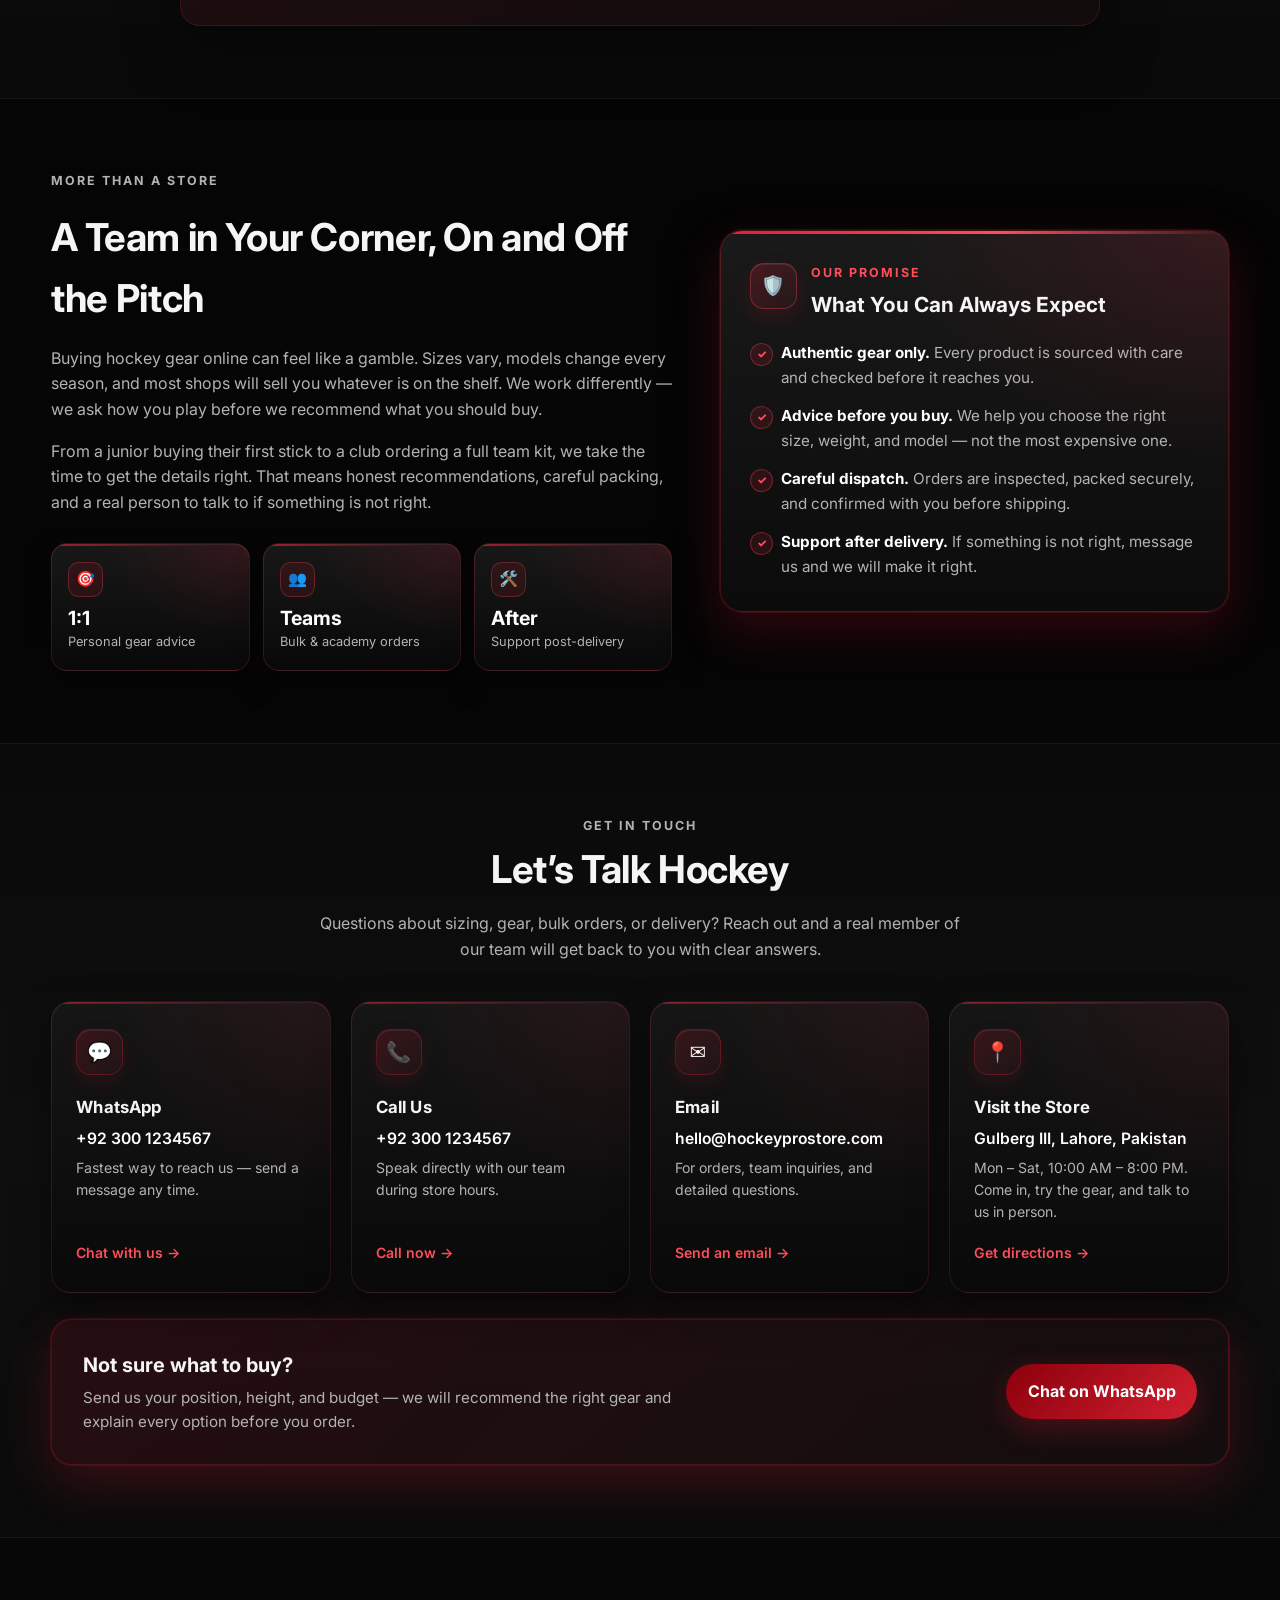
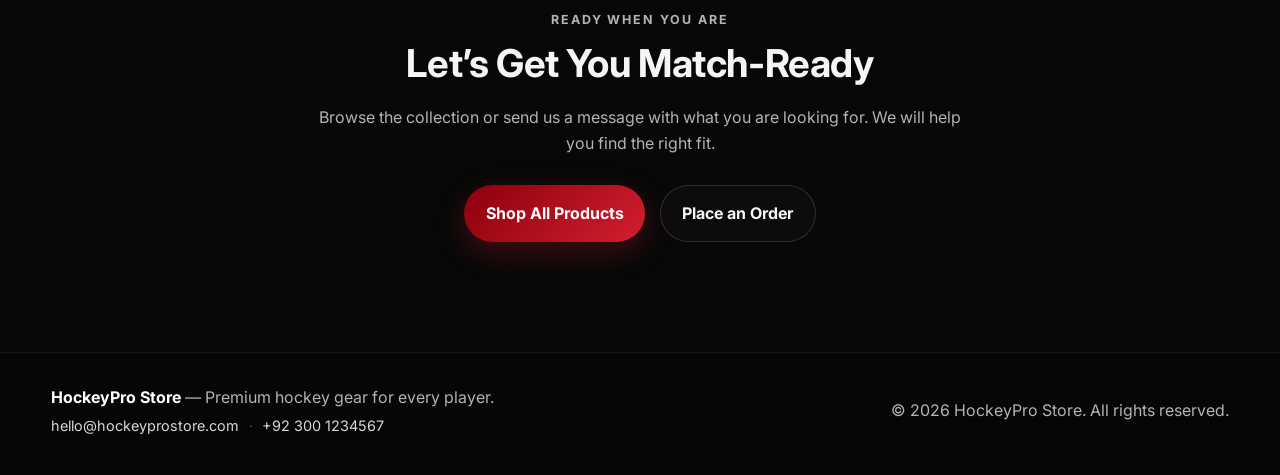
==== commit 998d0af3: "Redesign About page cards with premium styling and add site footer" ====
--- a/about.html
+++ b/about.html
@@ -48,18 +48,22 @@
     <section class="stats-band">
       <div class="container stats-grid">
         <div class="stat">
+          <span class="stat-icon" aria-hidden="true">🏆</span>
           <strong>10+</strong>
           <span>Years in the game</span>
         </div>
         <div class="stat">
+          <span class="stat-icon" aria-hidden="true">🏑</span>
           <strong>12K+</strong>
           <span>Players equipped</span>
         </div>
         <div class="stat">
+          <span class="stat-icon" aria-hidden="true">⭐</span>
           <strong>4.9/5</strong>
           <span>Average rating</span>
         </div>
         <div class="stat">
+          <span class="stat-icon" aria-hidden="true">✅</span>
           <strong>100%</strong>
           <span>Quality checked</span>
         </div>
@@ -96,16 +100,19 @@
         </div>
         <div class="features-grid">
           <div class="feature">
+            <span class="feature-index" aria-hidden="true">01</span>
             <div class="feature-icon">🎯</div>
             <h3>Player-First Selection</h3>
             <p>We stock gear that solves real problems on the pitch — not gear that only looks good in a catalogue. If it does not perform, it does not make the collection.</p>
           </div>
           <div class="feature">
+            <span class="feature-index" aria-hidden="true">02</span>
             <div class="feature-icon">🤝</div>
             <h3>Honest Advice</h3>
             <p>Tell us your position, height, and budget and we will point you to the right option — even when that option costs less than the one you were considering.</p>
           </div>
           <div class="feature">
+            <span class="feature-index" aria-hidden="true">03</span>
             <div class="feature-icon">💎</div>
             <h3>Quality Without Compromise</h3>
             <p>Durability matters as much as performance. Every order is checked before it ships, so you spend your season playing, not replacing gear.</p>
@@ -145,7 +152,10 @@
       <div class="container">
         <blockquote class="about-quote">
           <p>“The stick I ordered felt like it was made for me. The team helped me pick the right length and weight before I bought — you do not get that kind of service very often.”</p>
-          <footer><strong>Hamza R.</strong> — Club player, Lahore</footer>
+          <footer>
+            <span class="quote-avatar" aria-hidden="true">HR</span>
+            <span><strong>Hamza R.</strong> — Club player, Lahore</span>
+          </footer>
         </blockquote>
       </div>
     </section>
@@ -158,23 +168,31 @@
           <p>Buying hockey gear online can feel like a gamble. Sizes vary, models change every season, and most shops will sell you whatever is on the shelf. We work differently — we ask how you play before we recommend what you should buy.</p>
           <p>From a junior buying their first stick to a club ordering a full team kit, we take the time to get the details right. That means honest recommendations, careful packing, and a real person to talk to if something is not right.</p>
           <div class="about-highlights">
+            <div class="about-highlight">
+              <span class="about-highlight-icon" aria-hidden="true">🎯</span>
+              <strong>1:1</strong>
+              <span class="about-highlight-label">Personal gear advice</span>
+            </div>
+            <div class="about-highlight">
+              <span class="about-highlight-icon" aria-hidden="true">👥</span>
+              <strong>Teams</strong>
+              <span class="about-highlight-label">Bulk &amp; academy orders</span>
+            </div>
+            <div class="about-highlight">
+              <span class="about-highlight-icon" aria-hidden="true">🛠️</span>
+              <strong>After</strong>
+              <span class="about-highlight-label">Support post-delivery</span>
+            </div>
+          </div>
+        </div>
+        <aside class="promise-card">
+          <div class="promise-head">
+            <span class="promise-icon" aria-hidden="true">🛡️</span>
             <div>
-              <strong>1:1</strong>
-              <span>Personal gear advice</span>
-            </div>
-            <div>
-              <strong>Teams</strong>
-              <span>Bulk &amp; academy orders</span>
-            </div>
-            <div>
-              <strong>After</strong>
-              <span>Support post-delivery</span>
-            </div>
-          </div>
-        </div>
-        <aside class="promise-card">
-          <p class="eyebrow">Our Promise</p>
-          <h3>What You Can Always Expect</h3>
+              <p class="eyebrow">Our Promise</p>
+              <h3>What You Can Always Expect</h3>
+            </div>
+          </div>
           <ul class="promise-list">
             <li><strong>Authentic gear only.</strong> Every product is sourced with care and checked before it reaches you.</li>
             <li><strong>Advice before you buy.</strong> We help you choose the right size, weight, and model — not the most expensive one.</li>
--- a/styles.css
+++ b/styles.css
@@ -625,6 +625,285 @@
 }
 .promise-list strong { color: #fff; }
 
+/* About page — premium card refresh */
+.about-page .stats-band {
+  background:
+    radial-gradient(800px 240px at 50% 0%, rgba(224,30,55,0.10), transparent 70%),
+    linear-gradient(180deg, rgba(255,255,255,0.025), rgba(255,255,255,0.008));
+}
+.about-page .stats-grid { gap: 1rem; padding: 2.8rem 0; }
+.about-page .stat {
+  padding: 1.45rem 1rem 1.35rem;
+  border-radius: 1.15rem;
+  border: 1px solid rgba(255,77,90,0.16);
+  background:
+    radial-gradient(130% 120% at 50% 0%, rgba(224,30,55,0.14), transparent 55%),
+    linear-gradient(180deg, rgba(22,22,22,0.98), rgba(8,8,8,0.99));
+  box-shadow: 0 16px 38px rgba(0,0,0,0.45), inset 0 1px 0 rgba(255,255,255,0.05);
+  overflow: hidden;
+  transition: transform 0.25s ease, border-color 0.25s ease, box-shadow 0.25s ease;
+}
+.about-page .stat::after {
+  content: "";
+  position: absolute;
+  inset: 0 0 auto;
+  height: 2px;
+  background: linear-gradient(90deg, transparent, var(--accent), var(--accent-2), transparent);
+  opacity: 0.7;
+}
+.about-page .stat + .stat::before { display: none; }
+.about-page .stat:hover {
+  transform: translateY(-4px);
+  border-color: rgba(255,77,90,0.4);
+  box-shadow: 0 22px 48px rgba(0,0,0,0.55), 0 0 0 1px rgba(224,30,55,0.12);
+}
+.stat-icon {
+  width: 2.5rem;
+  height: 2.5rem;
+  margin: 0 auto 0.7rem;
+  display: grid;
+  place-items: center;
+  border-radius: 0.8rem;
+  background: linear-gradient(135deg, rgba(224,30,55,0.22), rgba(255,77,90,0.04));
+  border: 1px solid rgba(255,77,90,0.28);
+  box-shadow: inset 0 1px 0 rgba(255,255,255,0.07), 0 8px 20px rgba(224,30,55,0.12);
+  font-size: 1.05rem;
+}
+.about-page .stat strong { font-size: clamp(1.8rem, 3vw, 2.5rem); }
+
+.about-page .feature {
+  padding: 2.15rem 1.8rem 1.9rem;
+  border-radius: 1.4rem;
+  border-color: rgba(255,77,90,0.2);
+}
+.about-page .feature::before { height: 3px; opacity: 1; }
+.about-page .feature::after {
+  width: 190px;
+  height: 190px;
+  top: -70px;
+  right: -60px;
+}
+.about-page .feature-index {
+  position: absolute;
+  top: 1.3rem;
+  right: 1.35rem;
+  padding: 0.2rem 0.5rem;
+  border-radius: 999px;
+  border: 1px solid rgba(255,255,255,0.08);
+  background: rgba(255,255,255,0.02);
+  color: rgba(255,255,255,0.3);
+  font-size: 0.72rem;
+  font-weight: 800;
+  letter-spacing: 0.16em;
+  z-index: 1;
+}
+.about-page .feature-icon {
+  width: 3.6rem;
+  height: 3.6rem;
+  border-radius: 1.05rem;
+  font-size: 1.6rem;
+  margin-bottom: 1.2rem;
+  box-shadow: inset 0 1px 0 rgba(255,255,255,0.1), 0 12px 26px rgba(224,30,55,0.18);
+}
+.about-page .feature h3 { font-size: 1.3rem; }
+.about-page .feature:hover {
+  transform: translateY(-9px);
+  border-color: rgba(255,77,90,0.5);
+  box-shadow: 0 30px 70px rgba(0,0,0,0.6), 0 0 0 1px rgba(224,30,55,0.2), 0 22px 50px rgba(224,30,55,0.16);
+}
+
+.about-page .steps-grid { gap: 1.15rem; }
+.about-page .step-card {
+  padding: 2.05rem 1.75rem 1.9rem;
+  border-radius: 1.4rem;
+  border-color: rgba(255,77,90,0.18);
+}
+.about-page .step-card::before { height: 3px; opacity: 1; }
+.about-page .step-num {
+  width: 3.3rem;
+  height: 3.3rem;
+  border-radius: 50%;
+  background: linear-gradient(135deg, var(--accent-dark), var(--accent-grad-end));
+  border: 1px solid rgba(255,255,255,0.14);
+  color: #fff;
+  font-size: 1.05rem;
+  box-shadow: 0 10px 24px rgba(224,30,55,0.3), inset 0 1px 0 rgba(255,255,255,0.18);
+  margin-bottom: 1.1rem;
+  transition: transform 0.25s ease, box-shadow 0.25s ease;
+}
+.about-page .step-card:hover .step-num {
+  transform: scale(1.06);
+  box-shadow: 0 14px 30px rgba(224,30,55,0.4), inset 0 1px 0 rgba(255,255,255,0.2);
+}
+
+.about-page .about-highlights { gap: 0.8rem; margin-top: 1.7rem; }
+.about-page .about-highlight {
+  position: relative;
+  padding: 1.15rem 1rem 1.1rem;
+  border-radius: 1rem;
+  border: 1px solid rgba(255,77,90,0.16);
+  background:
+    radial-gradient(130% 130% at 100% 0%, rgba(224,30,55,0.14), transparent 55%),
+    linear-gradient(180deg, rgba(24,24,24,0.98), rgba(9,9,9,0.99));
+  box-shadow: 0 12px 30px rgba(0,0,0,0.4), inset 0 1px 0 rgba(255,255,255,0.05);
+  overflow: hidden;
+  transition: transform 0.25s ease, border-color 0.25s ease, box-shadow 0.25s ease;
+}
+.about-page .about-highlight::before {
+  content: "";
+  position: absolute;
+  inset: 0 0 auto;
+  height: 2px;
+  background: linear-gradient(90deg, var(--accent), transparent 80%);
+  opacity: 0.7;
+}
+.about-page .about-highlight:hover {
+  transform: translateY(-5px);
+  border-color: rgba(255,77,90,0.4);
+  box-shadow: 0 20px 40px rgba(0,0,0,0.5), 0 0 0 1px rgba(224,30,55,0.12);
+}
+.about-page .about-highlight-icon {
+  width: 2.2rem;
+  height: 2.2rem;
+  display: grid;
+  place-items: center;
+  border-radius: 0.65rem;
+  margin-bottom: 0.6rem;
+  background: rgba(224,30,55,0.12);
+  border: 1px solid rgba(255,77,90,0.28);
+  font-size: 0.95rem;
+}
+.about-page .about-highlight strong { font-size: 1.22rem; line-height: 1.2; }
+.about-page .about-highlight-label {
+  display: block;
+  margin-top: 0.2rem;
+  color: var(--muted);
+  font-size: 0.8rem;
+  line-height: 1.45;
+}
+
+.about-page .promise-card {
+  padding: 2rem 1.8rem;
+  border-radius: 1.4rem;
+  overflow: hidden;
+}
+.about-page .promise-card::before {
+  content: "";
+  position: absolute;
+  inset: 0 0 auto;
+  height: 3px;
+  background: linear-gradient(90deg, var(--accent), var(--accent-2) 55%, transparent);
+}
+.promise-head {
+  display: flex;
+  align-items: flex-start;
+  gap: 0.9rem;
+  margin-bottom: 1.25rem;
+}
+.promise-icon {
+  flex: 0 0 auto;
+  width: 2.9rem;
+  height: 2.9rem;
+  display: grid;
+  place-items: center;
+  border-radius: 0.85rem;
+  background: linear-gradient(135deg, rgba(224,30,55,0.24), rgba(255,77,90,0.05));
+  border: 1px solid rgba(255,77,90,0.32);
+  box-shadow: inset 0 1px 0 rgba(255,255,255,0.08), 0 8px 20px rgba(224,30,55,0.14);
+  font-size: 1.2rem;
+}
+.promise-head .eyebrow { margin-bottom: 0.35rem; }
+.promise-head h3 { margin: 0; font-size: 1.3rem; }
+.about-page .promise-list { margin-top: 0; }
+.about-page .promise-list li { padding-left: 1.95rem; }
+.about-page .promise-list li::before {
+  width: 1.3rem;
+  height: 1.3rem;
+  display: grid;
+  place-items: center;
+  border-radius: 50%;
+  background: rgba(224,30,55,0.14);
+  border: 1px solid rgba(255,77,90,0.3);
+  font-size: 0.7rem;
+  top: 0.12rem;
+}
+
+.about-page .about-quote {
+  position: relative;
+  overflow: hidden;
+  padding: 3.1rem 2.4rem 2.6rem;
+  box-shadow: 0 24px 60px rgba(0,0,0,0.45), inset 0 1px 0 rgba(255,255,255,0.04);
+}
+.about-page .about-quote::before {
+  content: "“";
+  position: absolute;
+  top: -3.4rem;
+  left: 1.4rem;
+  font-family: Georgia, "Times New Roman", serif;
+  font-size: 12rem;
+  line-height: 1;
+  color: rgba(224,30,55,0.16);
+  pointer-events: none;
+}
+.about-page .about-quote p { position: relative; z-index: 1; }
+.about-page .about-quote footer {
+  display: flex;
+  align-items: center;
+  justify-content: center;
+  gap: 0.65rem;
+  margin-top: 1.4rem;
+}
+.quote-avatar {
+  width: 2.2rem;
+  height: 2.2rem;
+  border-radius: 50%;
+  display: grid;
+  place-items: center;
+  background: linear-gradient(135deg, var(--accent-dark), var(--accent-grad-end));
+  border: 1px solid rgba(255,255,255,0.15);
+  color: #fff;
+  font-weight: 800;
+  font-size: 0.68rem;
+  letter-spacing: 0.04em;
+  box-shadow: 0 6px 16px rgba(224,30,55,0.25);
+}
+
+.about-page .contact-card {
+  border-color: rgba(255,77,90,0.14);
+  background:
+    radial-gradient(140% 120% at 100% 0%, rgba(224,30,55,0.08), transparent 55%),
+    linear-gradient(180deg, rgba(22,22,22,0.98), rgba(9,9,9,0.99));
+}
+.about-page .contact-card::before { opacity: 0.55; }
+.about-page .contact-icon {
+  box-shadow: inset 0 1px 0 rgba(255,255,255,0.07), 0 8px 20px rgba(224,30,55,0.1);
+}
+.about-page .contact-action { display: inline-block; transition: color 0.2s ease, transform 0.2s ease; }
+.about-page .contact-card:hover .contact-action {
+  color: #fff;
+  transform: translateX(4px);
+}
+
+@media (max-width: 900px) {
+  .about-page .stats-grid { grid-template-columns: repeat(2, 1fr); }
+  .about-page .features-grid { grid-template-columns: repeat(2, 1fr); }
+}
+@media (max-width: 640px) {
+  .about-page .features-grid { grid-template-columns: 1fr; }
+  .about-page .about-quote { padding: 2.4rem 1.4rem 2.2rem; }
+  .about-page .about-quote::before { font-size: 8rem; top: -2rem; left: 0.8rem; }
+}
+@media (prefers-reduced-motion: reduce) {
+  .about-page .stat,
+  .about-page .feature,
+  .about-page .step-card,
+  .about-page .step-num,
+  .about-page .about-highlight,
+  .about-page .contact-card {
+    transition: none;
+  }
+}
+
 /* Contact */
 .contact-grid {
   display: grid;
@@ -1507,6 +1786,118 @@
 .footer-contact a { color: #d8d8d8; transition: color 0.2s ease; }
 .footer-contact a:hover { color: var(--accent-2); }
 .footer-contact span { color: rgba(255,255,255,0.25); }
+
+/* Home page premium footer */
+.home-footer {
+  position: relative;
+  padding: 3.4rem 0 1.7rem;
+  background:
+    radial-gradient(720px 340px at 10% 0%, rgba(224,30,55,0.16), transparent 65%),
+    linear-gradient(180deg, rgba(10,10,10,0.72), rgba(0,0,0,0.94));
+}
+.home-footer::before {
+  content: "";
+  position: absolute;
+  inset: 0 0 auto 0;
+  height: 2px;
+  background: linear-gradient(90deg, transparent, var(--accent), var(--accent-2), transparent);
+  opacity: 0.8;
+}
+.footer-top {
+  display: grid;
+  grid-template-columns: 1.6fr 1fr 1fr 1.35fr;
+  gap: 2.4rem;
+  padding-bottom: 2.6rem;
+  border-bottom: 1px solid rgba(255,255,255,0.07);
+}
+.footer-col { min-width: 0; }
+.footer-col h3 {
+  margin: 0 0 1.05rem;
+  font-size: 0.76rem;
+  font-weight: 700;
+  letter-spacing: 0.15em;
+  text-transform: uppercase;
+  color: #ffffff;
+}
+.footer-brand-link { display: inline-block; margin-bottom: 0.85rem; font-size: 1.5rem; }
+.footer-blurb {
+  margin: 0 0 1.25rem;
+  max-width: 36ch;
+  color: var(--muted);
+  font-size: 0.93rem;
+  line-height: 1.75;
+}
+.footer-badge {
+  display: inline-flex;
+  align-items: center;
+  gap: 0.5rem;
+  margin: 0;
+  padding: 0.45rem 0.85rem;
+  border: 1px solid rgba(224,30,55,0.3);
+  border-radius: 999px;
+  background: rgba(224,30,55,0.09);
+  color: #ececec;
+  font-size: 0.8rem;
+  line-height: 1.4;
+}
+.footer-links {
+  list-style: none;
+  margin: 0;
+  padding: 0;
+  display: grid;
+  gap: 0.65rem;
+}
+.footer-links a {
+  display: inline-block;
+  color: var(--muted);
+  font-size: 0.93rem;
+  transition: color 0.2s ease, transform 0.2s ease;
+}
+.footer-links a:hover,
+.footer-links a:focus-visible {
+  color: #ffffff;
+  transform: translateX(3px);
+}
+.footer-contact-list li {
+  display: flex;
+  align-items: flex-start;
+  gap: 0.6rem;
+  color: var(--muted);
+  font-size: 0.91rem;
+  line-height: 1.55;
+}
+.footer-contact-list a:hover,
+.footer-contact-list a:focus-visible { transform: none; }
+.footer-ico { flex: none; line-height: 1.5; opacity: 0.9; }
+.footer-bottom {
+  display: flex;
+  flex-wrap: wrap;
+  align-items: center;
+  justify-content: space-between;
+  gap: 0.7rem 1.4rem;
+  padding-top: 1.55rem;
+  color: var(--muted);
+  font-size: 0.85rem;
+}
+.footer-bottom p { margin: 0; }
+.footer-trust { color: rgba(255,255,255,0.42); }
+.footer-top-link {
+  display: inline-flex;
+  align-items: center;
+  gap: 0.4rem;
+  padding: 0.35rem 0.9rem;
+  border: 1px solid rgba(255,255,255,0.16);
+  border-radius: 999px;
+  color: #ffffff;
+  font-weight: 600;
+  transition: color 0.2s ease, border-color 0.2s ease, background 0.2s ease;
+}
+.footer-top-link:hover,
+.footer-top-link:focus-visible {
+  color: var(--accent-2);
+  border-color: var(--border-accent);
+  background: rgba(224,30,55,0.1);
+}
 
 @media (max-width: 900px) {
   .order-grid { grid-template-columns: 1fr; }
@@ -1529,6 +1920,8 @@
   .nav-links { gap: 0.95rem; font-size: 0.9rem; }
   .contact-layout { grid-template-columns: 1fr; }
   .contact-side { position: static; grid-template-columns: 1fr 1fr; }
+  .footer-top { grid-template-columns: 1fr 1fr; gap: 2rem; }
+  .footer-about { grid-column: 1 / -1; }
 }
 @media (max-width: 640px) {
   .nav { position: relative; gap: 0.6rem; }
@@ -1586,4 +1979,8 @@
   .contact-side { grid-template-columns: 1fr; }
   .map-frame { aspect-ratio: 4 / 3; }
   .contact-map-section { padding-top: 3rem; }
-}
+  .home-footer { padding: 2.6rem 0 1.5rem; }
+  .footer-top { grid-template-columns: 1fr; gap: 1.9rem; padding-bottom: 2rem; }
+  .footer-blurb { max-width: none; }
+  .footer-bottom { flex-direction: column; align-items: flex-start; }
+}
